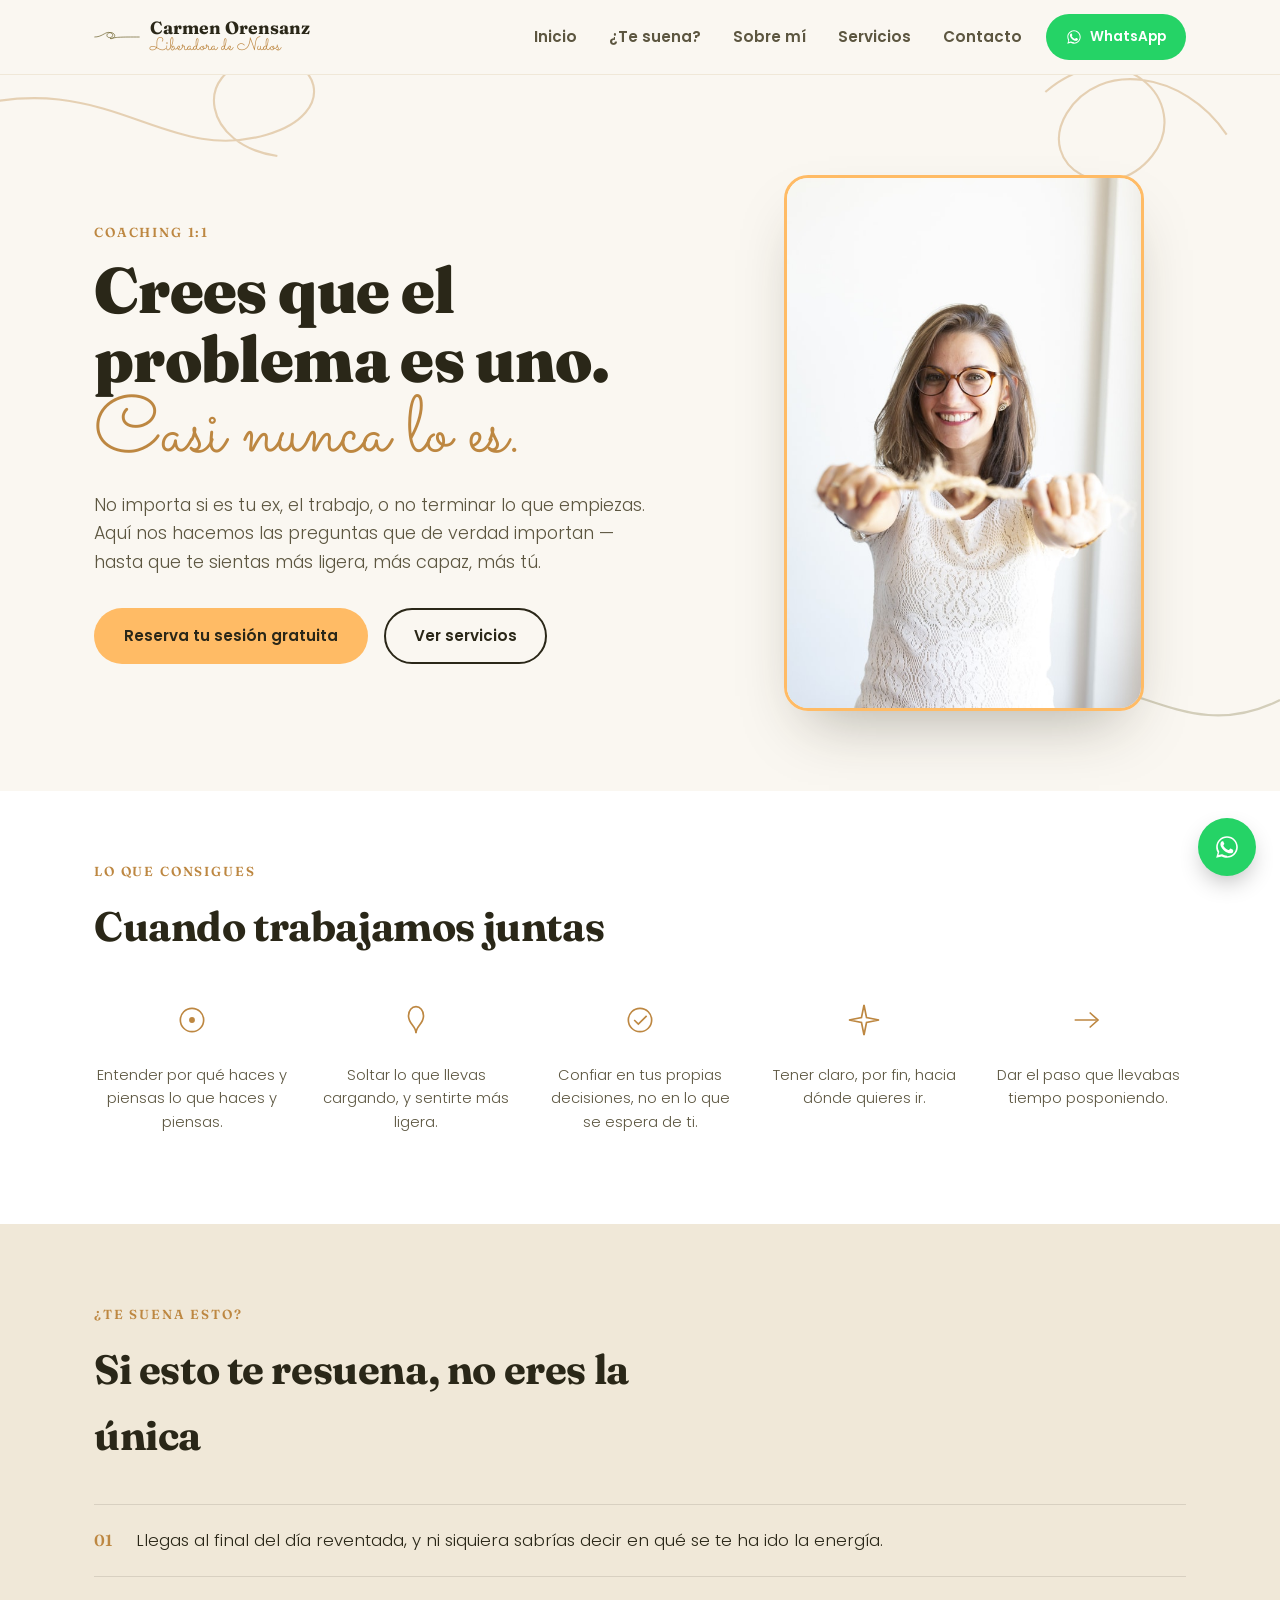
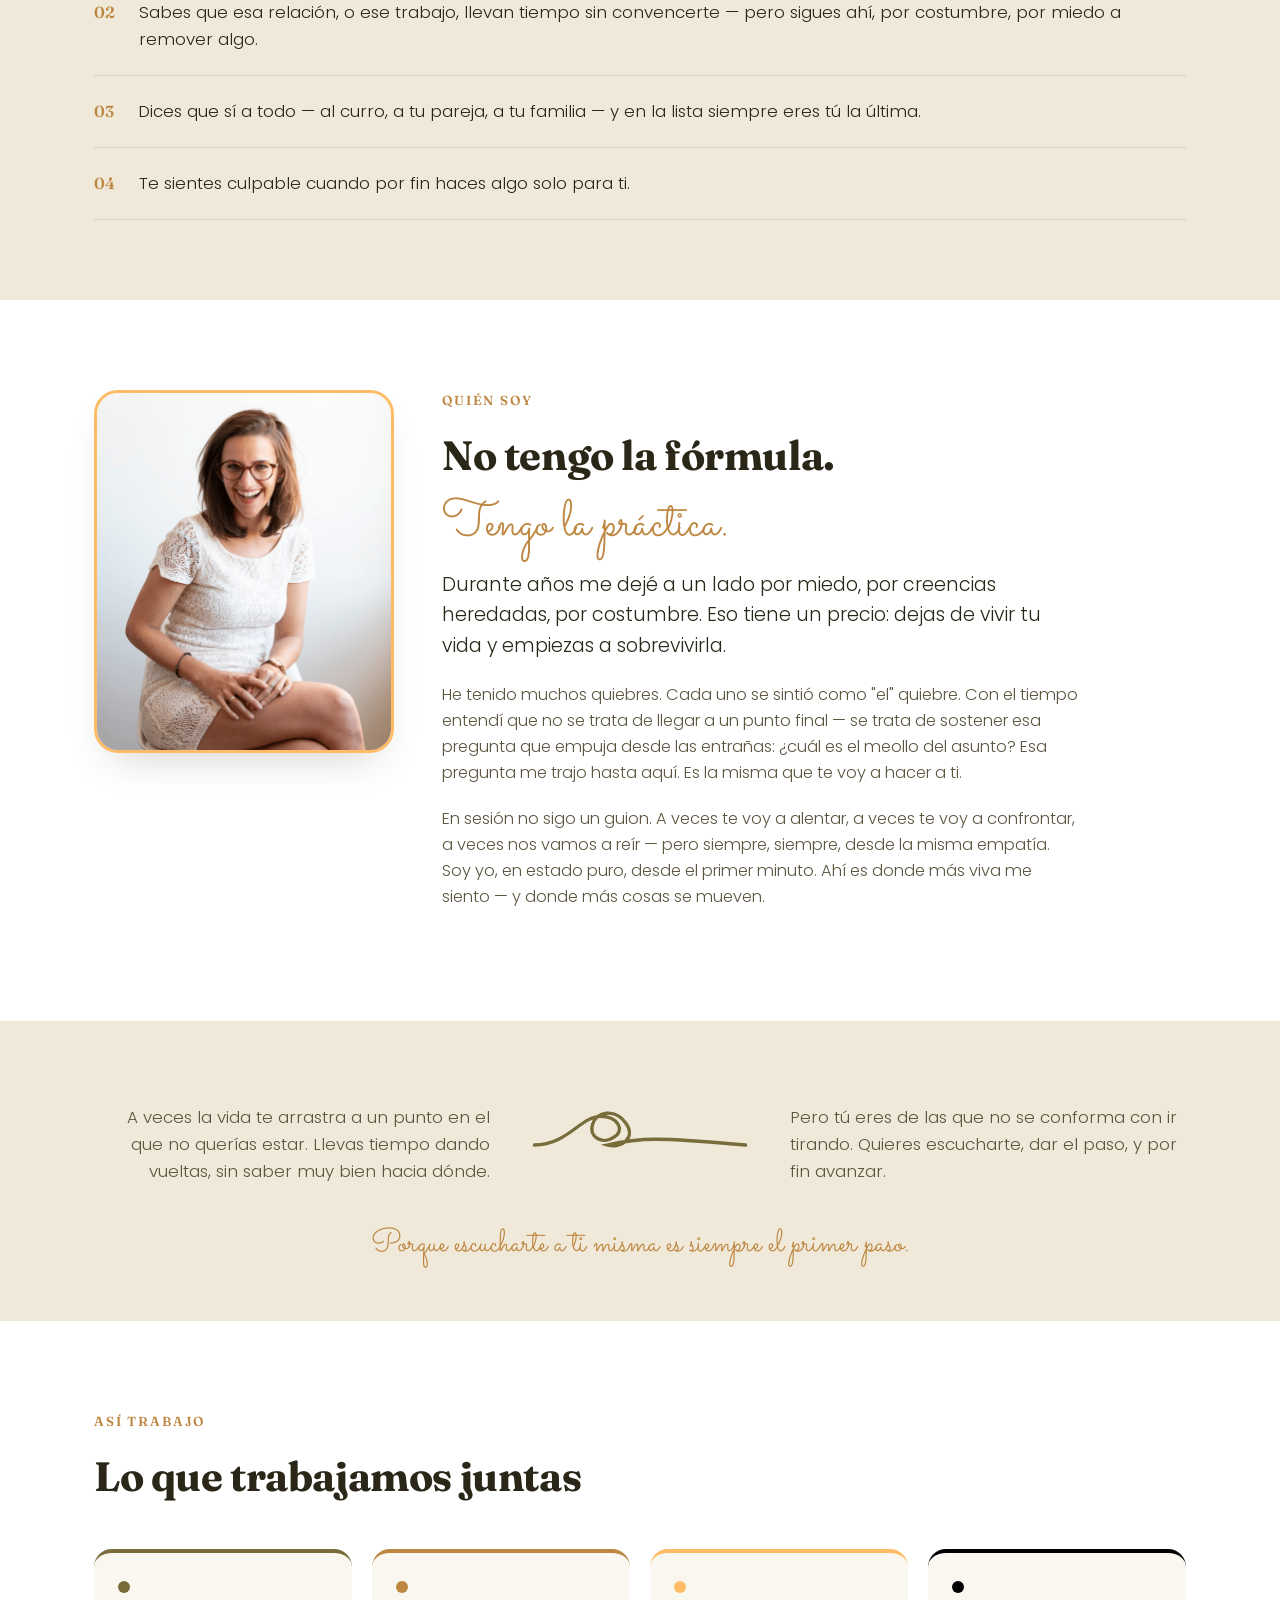
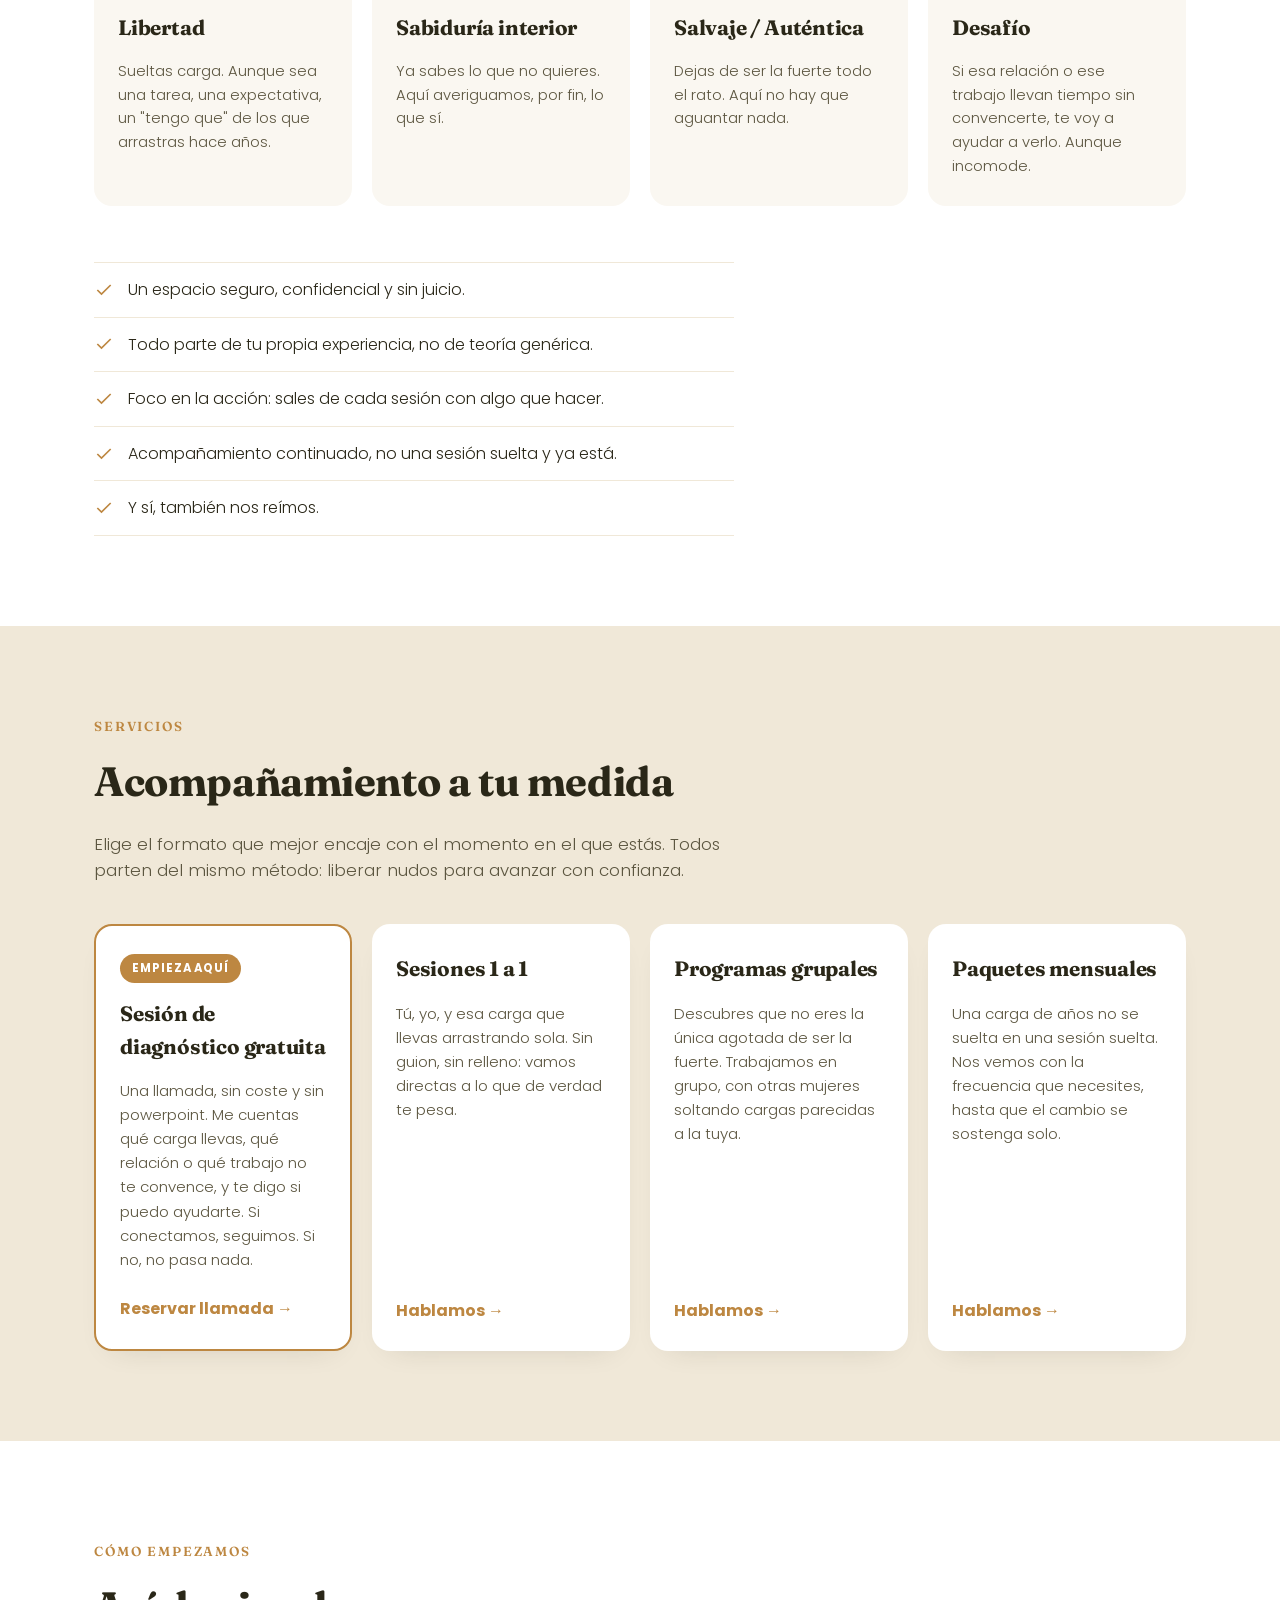
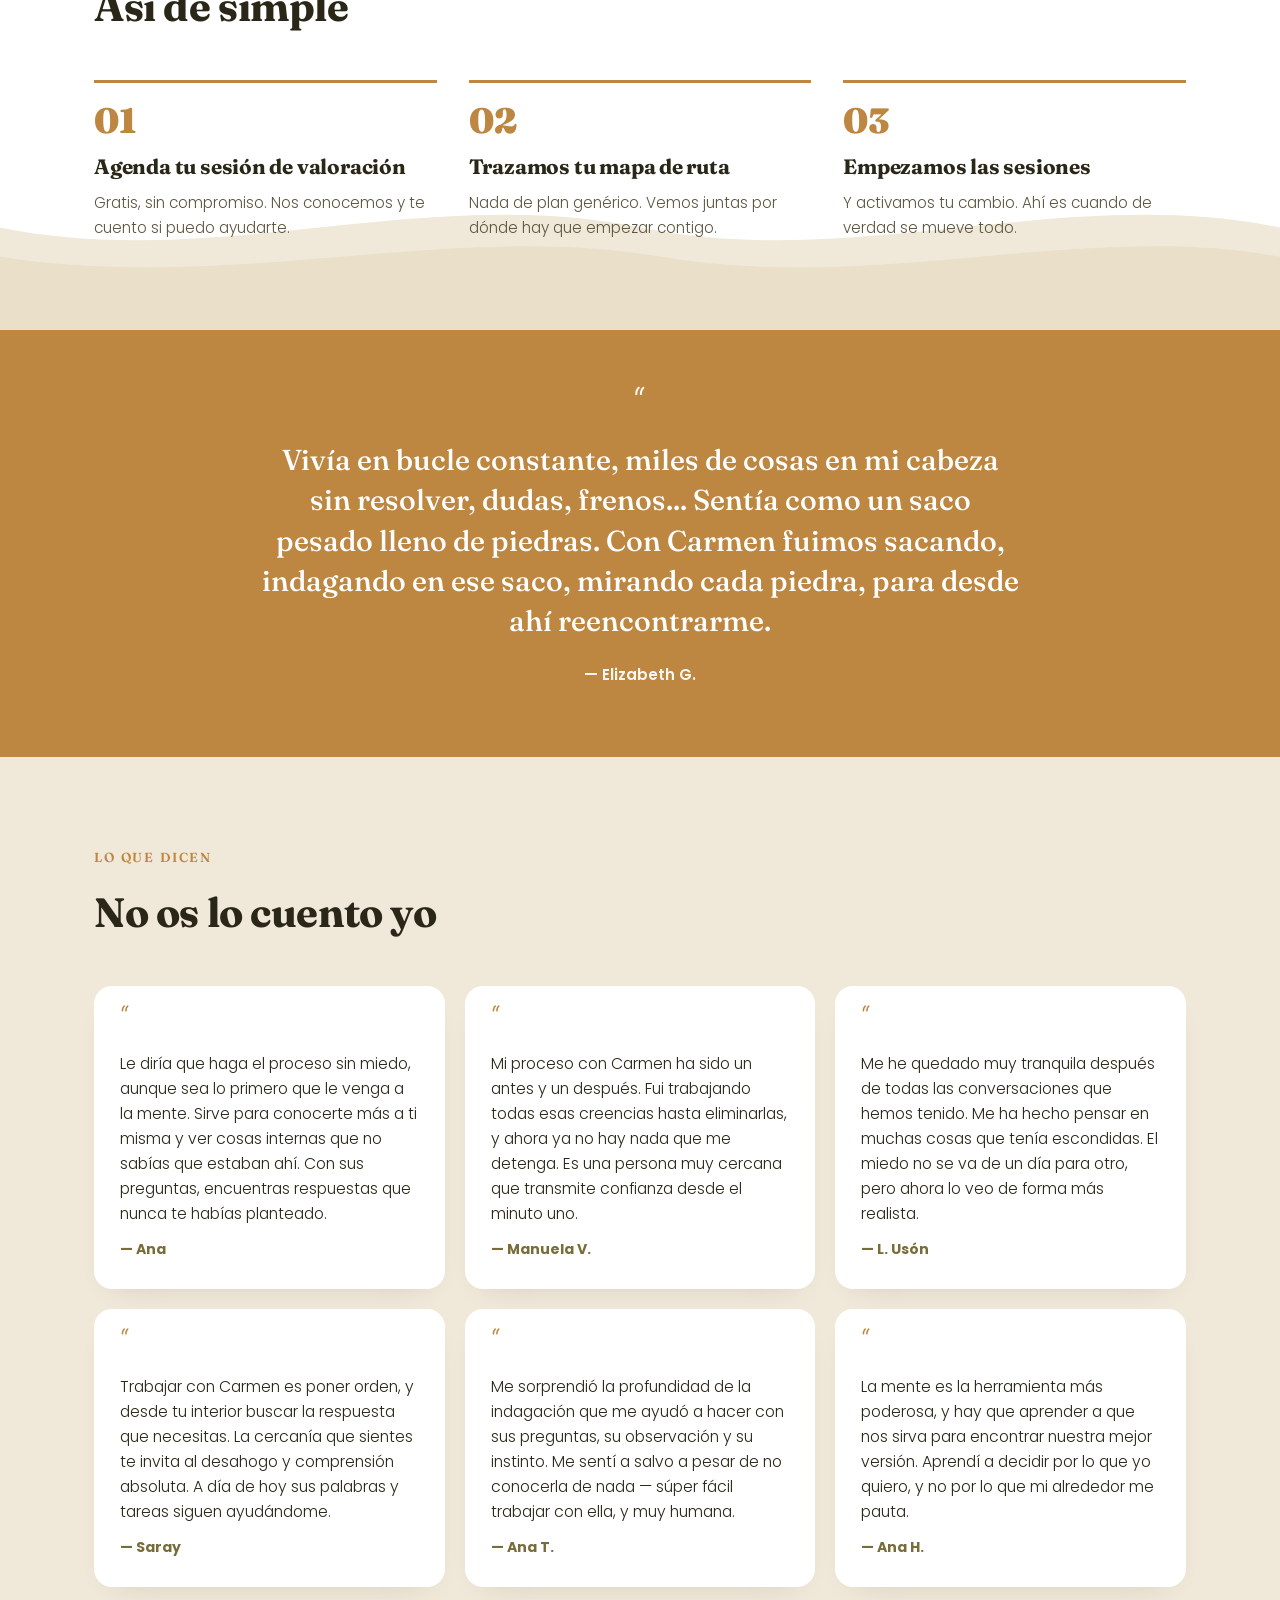
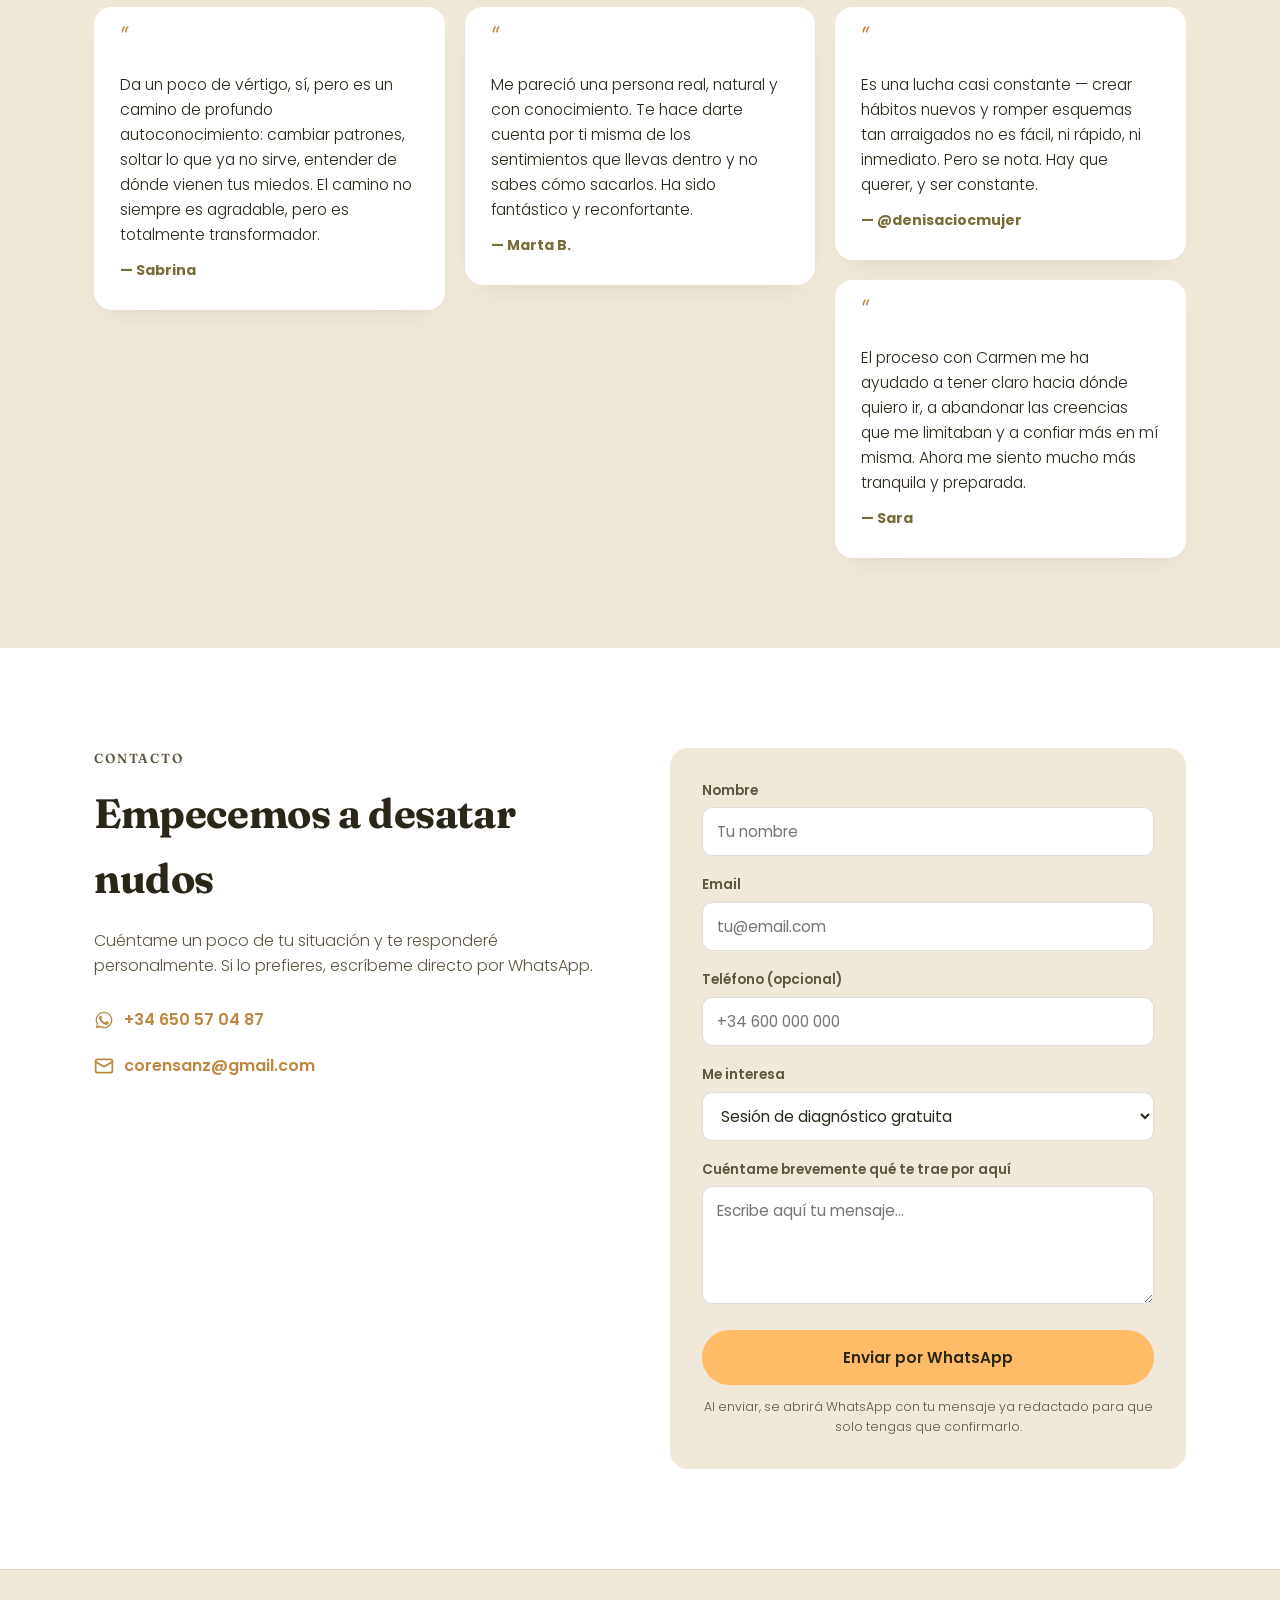
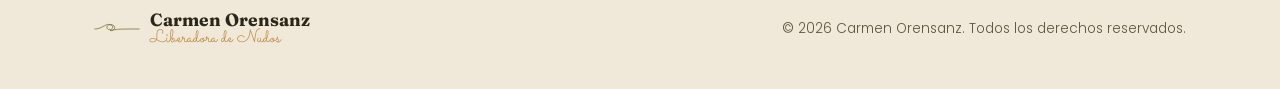
==== index.html @ be8ed0f9 "Lighten palette and add sections inspired by aricasals.com Moves the page off heavy dark/earthy bloc" ====
<!DOCTYPE html>
<html lang="es">
<head>
<meta charset="UTF-8">
<meta name="viewport" content="width=device-width, initial-scale=1.0">
<title>Carmen Orensanz · Liberadora de Nudos</title>
<meta name="description" content="Coaching personal con el Método Liberación de Nudos: pon límites, toma decisiones empoderadas y recupera tu confianza.">
<link rel="preconnect" href="https://fonts.googleapis.com">
<link rel="preconnect" href="https://fonts.gstatic.com" crossorigin>
<link href="https://fonts.googleapis.com/css2?family=Fraunces:wght@300;500;600;700;900&family=Poppins:wght@300;400;500;600;700&family=Sacramento&display=swap" rel="stylesheet">
<link rel="stylesheet" href="css/styles.css">
</head>
<body>

<header class="site-header">
  <div class="container header-inner">
    <a href="#inicio" class="logo">
      <svg class="logo-mark" viewBox="0 0 120 40" fill="none" xmlns="http://www.w3.org/2000/svg" aria-hidden="true">
        <path d="M2 20 C 20 20, 28 8, 38 8 C 48 8, 52 16, 46 20 C 40 24, 32 20, 34 14 C 36 8, 46 6, 52 12 C 58 18, 50 26, 42 24 C 60 20, 70 20, 118 20" stroke="currentColor" stroke-width="2" stroke-linecap="round"/>
      </svg>
      <span class="logo-text">
        <span class="logo-name">Carmen&nbsp;Orensanz</span>
        <span class="logo-tagline">Liberadora de Nudos</span>
      </span>
    </a>

    <nav class="site-nav" id="site-nav">
      <a href="#inicio">Inicio</a>
      <a href="#dolores">¿Te suena?</a>
      <a href="#sobre-mi">Sobre mí</a>
      <a href="#servicios">Servicios</a>
      <a href="#contacto">Contacto</a>
    </nav>

    <div class="header-actions">
      <a class="btn btn-whatsapp btn-small" href="https://wa.me/34650570487?text=Hola%20Carmen%2C%20quiero%20saber%20m%C3%A1s%20sobre%20tus%20sesiones%20de%20coaching" target="_blank" rel="noopener">
        <svg viewBox="0 0 24 24" width="16" height="16" fill="currentColor" aria-hidden="true"><path d="M17.5 14.4c-.3-.2-1.7-.9-2-.9-.3-.1-.5-.2-.7.1-.2.3-.8.9-1 1.1-.2.2-.4.2-.7.1-.3-.2-1.4-.5-2.6-1.6-1-.9-1.6-2-1.8-2.3-.2-.3 0-.5.1-.6.1-.1.3-.4.4-.5.1-.2.2-.3.3-.5.1-.2 0-.4 0-.5C9.4 9 8.9 7.7 8.7 7.2c-.2-.5-.4-.4-.6-.4h-.5c-.2 0-.5.1-.7.4-.3.3-1 1-1 2.4s1 2.8 1.2 3c.1.2 2.1 3.2 5 4.5.7.3 1.3.5 1.7.6.7.2 1.4.2 1.9.1.6-.1 1.7-.7 1.9-1.3.2-.7.2-1.2.2-1.3-.1-.2-.3-.3-.6-.4z"/><path d="M12 2C6.5 2 2 6.5 2 12c0 1.9.5 3.6 1.4 5.1L2 22l5.1-1.3C8.5 21.5 10.2 22 12 22c5.5 0 10-4.5 10-10S17.5 2 12 2zm0 18c-1.6 0-3.1-.4-4.4-1.2l-.3-.2-3.2.8.8-3.1-.2-.3C4 14.7 3.5 13.4 3.5 12c0-4.7 3.8-8.5 8.5-8.5s8.5 3.8 8.5 8.5-3.8 8.5-8.5 8.5z"/></svg>
        WhatsApp
      </a>
      <button class="nav-toggle" id="nav-toggle" aria-label="Abrir menú" aria-expanded="false">
        <span></span><span></span><span></span>
      </button>
    </div>
  </div>
</header>

<main>

  <section id="inicio" class="hero">
    <svg class="hero-lines" viewBox="0 0 1200 800" preserveAspectRatio="xMidYMid slice" aria-hidden="true">
      <path d="M-50 100 C 100 50, 150 150, 250 120 C 320 100, 300 40, 240 50 C 180 60, 190 130, 260 140" stroke="#BD8741" stroke-width="2" fill="none" opacity="0.35"/>
      <path d="M950 650 C 1050 600, 1100 700, 1200 650" stroke="#786D3A" stroke-width="2" fill="none" opacity="0.3"/>
      <path d="M980 80 C 1050 20, 1120 90, 1080 140 C 1040 190, 970 150, 1000 100 C 1030 50, 1110 60, 1150 120" stroke="#BD8741" stroke-width="2" fill="none" opacity="0.35"/>
    </svg>
    <div class="container hero-grid">
      <div class="hero-inner">
        <p class="eyebrow">Coaching 1:1</p>
        <h1>Crees que el problema es uno.<br><span class="script">Casi nunca lo es.</span></h1>
        <p class="hero-lead">
          No importa si es tu ex, el trabajo, o no terminar lo que empiezas.
          Aquí nos hacemos las preguntas que de verdad importan — hasta que
          te sientas más ligera, más capaz, más tú.
        </p>
        <div class="hero-actions">
          <a href="#contacto" class="btn btn-primary">Reserva tu sesión gratuita</a>
          <a href="#servicios" class="btn btn-outline">Ver servicios</a>
        </div>
      </div>
      <div class="hero-photo">
        <img src="images/carmen-hero.jpg" alt="Carmen Orensanz deshaciendo un nudo con las manos">
      </div>
    </div>
  </section>

  <section class="benefits">
    <div class="container">
      <p class="eyebrow">Lo que consigues</p>
      <h2>Cuando trabajamos juntas</h2>
      <div class="benefits-grid">
        <div class="benefit-item">
          <svg class="benefit-icon" viewBox="0 0 48 48" fill="none" stroke="currentColor" stroke-width="2" aria-hidden="true"><circle cx="24" cy="24" r="14"/><circle cx="24" cy="24" r="3.5" fill="currentColor" stroke="none"/></svg>
          <p>Entender por qué haces y piensas lo que haces y piensas.</p>
        </div>
        <div class="benefit-item">
          <svg class="benefit-icon" viewBox="0 0 48 48" fill="none" stroke="currentColor" stroke-width="2" aria-hidden="true"><path d="M24 40c0-9-9-11-9-21 0-6.5 4-11 9-11s9 4.5 9 11c0 10-9 12-9 21Z"/></svg>
          <p>Soltar lo que llevas cargando, y sentirte más ligera.</p>
        </div>
        <div class="benefit-item">
          <svg class="benefit-icon" viewBox="0 0 48 48" fill="none" stroke="currentColor" stroke-width="2" aria-hidden="true"><circle cx="24" cy="24" r="14"/><path d="M17 24l5 5 10-10"/></svg>
          <p>Confiar en tus propias decisiones, no en lo que se espera de ti.</p>
        </div>
        <div class="benefit-item">
          <svg class="benefit-icon" viewBox="0 0 48 48" fill="none" stroke="currentColor" stroke-width="2" aria-hidden="true"><path d="M24 6 27 21 42 24 27 27 24 42 21 27 6 24 21 21Z"/></svg>
          <p>Tener claro, por fin, hacia dónde quieres ir.</p>
        </div>
        <div class="benefit-item">
          <svg class="benefit-icon" viewBox="0 0 48 48" fill="none" stroke="currentColor" stroke-width="2" aria-hidden="true"><path d="M8 24h26M26 15l10 9-10 9"/></svg>
          <p>Dar el paso que llevabas tiempo posponiendo.</p>
        </div>
      </div>
    </div>
  </section>

  <section id="dolores" class="empathy">
    <div class="container">
      <p class="eyebrow">¿Te suena esto?</p>
      <h2>Si esto te resuena, no eres la única</h2>
      <div class="empathy-list">
        <div class="empathy-item">
          <span class="empathy-mark">01</span>
          <p>Llegas al final del día reventada, y ni siquiera sabrías decir en qué se te ha ido la energía.</p>
        </div>
        <div class="empathy-item">
          <span class="empathy-mark">02</span>
          <p>Sabes que esa relación, o ese trabajo, llevan tiempo sin convencerte — pero sigues ahí, por costumbre, por miedo a remover algo.</p>
        </div>
        <div class="empathy-item">
          <span class="empathy-mark">03</span>
          <p>Dices que sí a todo — al curro, a tu pareja, a tu familia — y en la lista siempre eres tú la última.</p>
        </div>
        <div class="empathy-item">
          <span class="empathy-mark">04</span>
          <p>Te sientes culpable cuando por fin haces algo solo para ti.</p>
        </div>
      </div>
    </div>
  </section>

  <section id="sobre-mi" class="about">
    <div class="container about-grid">
      <div class="about-photo">
        <img src="images/carmen-sobre-mi.png" alt="Carmen Orensanz sonriendo">
      </div>
      <div class="about-content">
        <p class="eyebrow">Quién soy</p>
        <h2>No tengo la fórmula.<br><span class="script">Tengo la práctica.</span></h2>
        <div class="about-text">
          <p class="about-lead">Durante años me dejé a un lado por miedo, por creencias heredadas, por costumbre. Eso tiene un precio: dejas de vivir tu vida y empiezas a sobrevivirla.</p>
          <p>He tenido muchos quiebres. Cada uno se sintió como "el" quiebre. Con el tiempo entendí que no se trata de llegar a un punto final — se trata de sostener esa pregunta que empuja desde las entrañas: ¿cuál es el meollo del asunto? Esa pregunta me trajo hasta aquí. Es la misma que te voy a hacer a ti.</p>
          <p>En sesión no sigo un guion. A veces te voy a alentar, a veces te voy a confrontar, a veces nos vamos a reír — pero siempre, siempre, desde la misma empatía. Soy yo, en estado puro, desde el primer minuto. Ahí es donde más viva me siento — y donde más cosas se mueven.</p>
        </div>
      </div>
    </div>
  </section>

  <section class="reflect">
    <div class="container reflect-grid">
      <p class="reflect-text reflect-left">A veces la vida te arrastra a un punto en el que no querías estar. Llevas tiempo dando vueltas, sin saber muy bien hacia dónde.</p>
      <svg class="reflect-mark" viewBox="0 0 200 80" fill="none" xmlns="http://www.w3.org/2000/svg" aria-hidden="true">
        <path d="M4 40 C 34 40, 46 14, 64 14 C 80 14, 87 27, 76 33 C 66 40, 53 33, 57 21 C 60 10, 77 6, 87 20 C 97 33, 83 44, 70 40 C 100 33, 117 33, 196 40" stroke="#786D3A" stroke-width="3" stroke-linecap="round"/>
      </svg>
      <p class="reflect-text reflect-right">Pero tú eres de las que no se conforma con ir tirando. Quieres escucharte, dar el paso, y por fin avanzar.</p>
    </div>
    <p class="reflect-script script">Porque escucharte a ti misma es siempre el primer paso.</p>
  </section>

  <section id="metodo" class="pillars">
    <div class="container">
      <p class="eyebrow">Así trabajo</p>
      <h2>Lo que trabajamos juntas</h2>
      <div class="pillars-grid">
        <div class="pillar-card pillar-libertad">
          <span class="pillar-dot"></span>
          <h3>Libertad</h3>
          <p>Sueltas carga. Aunque sea una tarea, una expectativa, un "tengo que" de los que arrastras hace años.</p>
        </div>
        <div class="pillar-card pillar-sabiduria">
          <span class="pillar-dot"></span>
          <h3>Sabiduría interior</h3>
          <p>Ya sabes lo que no quieres. Aquí averiguamos, por fin, lo que sí.</p>
        </div>
        <div class="pillar-card pillar-autentica">
          <span class="pillar-dot"></span>
          <h3>Salvaje / Auténtica</h3>
          <p>Dejas de ser la fuerte todo el rato. Aquí no hay que aguantar nada.</p>
        </div>
        <div class="pillar-card pillar-desafio">
          <span class="pillar-dot"></span>
          <h3>Desafío</h3>
          <p>Si esa relación o ese trabajo llevan tiempo sin convencerte, te voy a ayudar a verlo. Aunque incomode.</p>
        </div>
      </div>

      <ul class="checklist">
        <li><svg viewBox="0 0 24 24" fill="none" stroke="currentColor" stroke-width="2" aria-hidden="true"><path d="M4 12l5 5 11-11"/></svg> Un espacio seguro, confidencial y sin juicio.</li>
        <li><svg viewBox="0 0 24 24" fill="none" stroke="currentColor" stroke-width="2" aria-hidden="true"><path d="M4 12l5 5 11-11"/></svg> Todo parte de tu propia experiencia, no de teoría genérica.</li>
        <li><svg viewBox="0 0 24 24" fill="none" stroke="currentColor" stroke-width="2" aria-hidden="true"><path d="M4 12l5 5 11-11"/></svg> Foco en la acción: sales de cada sesión con algo que hacer.</li>
        <li><svg viewBox="0 0 24 24" fill="none" stroke="currentColor" stroke-width="2" aria-hidden="true"><path d="M4 12l5 5 11-11"/></svg> Acompañamiento continuado, no una sesión suelta y ya está.</li>
        <li><svg viewBox="0 0 24 24" fill="none" stroke="currentColor" stroke-width="2" aria-hidden="true"><path d="M4 12l5 5 11-11"/></svg> Y sí, también nos reímos.</li>
      </ul>
    </div>
  </section>

  <section id="servicios" class="services">
    <div class="container">
      <p class="eyebrow">Servicios</p>
      <h2>Acompañamiento a tu medida</h2>
      <p class="section-lead">Elige el formato que mejor encaje con el momento en el que estás. Todos parten del mismo método: liberar nudos para avanzar con confianza.</p>

      <div class="services-grid">
        <article class="service-card featured">
          <span class="service-badge">Empieza aquí</span>
          <h3>Sesión de diagnóstico gratuita</h3>
          <p>Una llamada, sin coste y sin powerpoint. Me cuentas qué carga llevas, qué relación o qué trabajo no te convence, y te digo si puedo ayudarte. Si conectamos, seguimos. Si no, no pasa nada.</p>
          <a href="#contacto" class="service-link">Reservar llamada →</a>
        </article>

        <article class="service-card">
          <h3>Sesiones 1 a 1</h3>
          <p>Tú, yo, y esa carga que llevas arrastrando sola. Sin guion, sin relleno: vamos directas a lo que de verdad te pesa.</p>
          <a href="#contacto" class="service-link">Hablamos →</a>
        </article>

        <article class="service-card">
          <h3>Programas grupales</h3>
          <p>Descubres que no eres la única agotada de ser la fuerte. Trabajamos en grupo, con otras mujeres soltando cargas parecidas a la tuya.</p>
          <a href="#contacto" class="service-link">Hablamos →</a>
        </article>

        <article class="service-card">
          <h3>Paquetes mensuales</h3>
          <p>Una carga de años no se suelta en una sesión suelta. Nos vemos con la frecuencia que necesites, hasta que el cambio se sostenga solo.</p>
          <a href="#contacto" class="service-link">Hablamos →</a>
        </article>
      </div>
    </div>
  </section>

  <section id="plan" class="plan">
    <svg class="plan-waves" viewBox="0 0 1200 400" preserveAspectRatio="none" aria-hidden="true">
      <path d="M0 260 C 200 320, 400 200, 600 260 C 800 320, 1000 200, 1200 260 L1200 400 L0 400 Z" fill="#F0E8D8"/>
      <path d="M0 300 C 220 350, 420 250, 620 300 C 820 350, 1020 250, 1200 300 L1200 400 L0 400 Z" fill="#EADFC8"/>
    </svg>
    <div class="container">
      <p class="eyebrow">Cómo empezamos</p>
      <h2>Así de simple</h2>
      <div class="plan-grid">
        <div class="plan-step">
          <span class="plan-number">01</span>
          <h3>Agenda tu sesión de valoración</h3>
          <p>Gratis, sin compromiso. Nos conocemos y te cuento si puedo ayudarte.</p>
        </div>
        <div class="plan-step">
          <span class="plan-number">02</span>
          <h3>Trazamos tu mapa de ruta</h3>
          <p>Nada de plan genérico. Vemos juntas por dónde hay que empezar contigo.</p>
        </div>
        <div class="plan-step">
          <span class="plan-number">03</span>
          <h3>Empezamos las sesiones</h3>
          <p>Y activamos tu cambio. Ahí es cuando de verdad se mueve todo.</p>
        </div>
      </div>
    </div>
  </section>

  <section id="testimonios" class="testimonials">
    <div class="testimonial-featured">
      <div class="container">
        <span class="testimonial-featured-mark">“</span>
        <p class="testimonial-featured-quote">Vivía en bucle constante, miles de cosas en mi cabeza sin resolver, dudas, frenos... Sentía como un saco pesado lleno de piedras. Con Carmen fuimos sacando, indagando en ese saco, mirando cada piedra, para desde ahí reencontrarme.</p>
        <cite class="testimonial-featured-author">— Elizabeth G.</cite>
      </div>
    </div>
    <div class="container">
      <p class="eyebrow">Lo que dicen</p>
      <h2>No os lo cuento yo</h2>
      <div class="testimonials-grid">
        <blockquote class="testimonial-card">
          <span class="testimonial-mark">“</span>
          <p>Le diría que haga el proceso sin miedo, aunque sea lo primero que le venga a la mente. Sirve para conocerte más a ti misma y ver cosas internas que no sabías que estaban ahí. Con sus preguntas, encuentras respuestas que nunca te habías planteado.</p>
          <cite class="testimonial-author">— Ana</cite>
        </blockquote>
        <blockquote class="testimonial-card">
          <span class="testimonial-mark">“</span>
          <p>Trabajar con Carmen es poner orden, y desde tu interior buscar la respuesta que necesitas. La cercanía que sientes te invita al desahogo y comprensión absoluta. A día de hoy sus palabras y tareas siguen ayudándome.</p>
          <cite class="testimonial-author">— Saray</cite>
        </blockquote>
        <blockquote class="testimonial-card">
          <span class="testimonial-mark">“</span>
          <p>Da un poco de vértigo, sí, pero es un camino de profundo autoconocimiento: cambiar patrones, soltar lo que ya no sirve, entender de dónde vienen tus miedos. El camino no siempre es agradable, pero es totalmente transformador.</p>
          <cite class="testimonial-author">— Sabrina</cite>
        </blockquote>
        <blockquote class="testimonial-card">
          <span class="testimonial-mark">“</span>
          <p>Mi proceso con Carmen ha sido un antes y un después. Fui trabajando todas esas creencias hasta eliminarlas, y ahora ya no hay nada que me detenga. Es una persona muy cercana que transmite confianza desde el minuto uno.</p>
          <cite class="testimonial-author">— Manuela V.</cite>
        </blockquote>
        <blockquote class="testimonial-card">
          <span class="testimonial-mark">“</span>
          <p>Me sorprendió la profundidad de la indagación que me ayudó a hacer con sus preguntas, su observación y su instinto. Me sentí a salvo a pesar de no conocerla de nada — súper fácil trabajar con ella, y muy humana.</p>
          <cite class="testimonial-author">— Ana T.</cite>
        </blockquote>
        <blockquote class="testimonial-card">
          <span class="testimonial-mark">“</span>
          <p>Me pareció una persona real, natural y con conocimiento. Te hace darte cuenta por ti misma de los sentimientos que llevas dentro y no sabes cómo sacarlos. Ha sido fantástico y reconfortante.</p>
          <cite class="testimonial-author">— Marta B.</cite>
        </blockquote>
        <blockquote class="testimonial-card">
          <span class="testimonial-mark">“</span>
          <p>Me he quedado muy tranquila después de todas las conversaciones que hemos tenido. Me ha hecho pensar en muchas cosas que tenía escondidas. El miedo no se va de un día para otro, pero ahora lo veo de forma más realista.</p>
          <cite class="testimonial-author">— L. Usón</cite>
        </blockquote>
        <blockquote class="testimonial-card">
          <span class="testimonial-mark">“</span>
          <p>La mente es la herramienta más poderosa, y hay que aprender a que nos sirva para encontrar nuestra mejor versión. Aprendí a decidir por lo que yo quiero, y no por lo que mi alrededor me pauta.</p>
          <cite class="testimonial-author">— Ana H.</cite>
        </blockquote>
        <blockquote class="testimonial-card">
          <span class="testimonial-mark">“</span>
          <p>Es una lucha casi constante — crear hábitos nuevos y romper esquemas tan arraigados no es fácil, ni rápido, ni inmediato. Pero se nota. Hay que querer, y ser constante.</p>
          <cite class="testimonial-author">— @denisaciocmujer</cite>
        </blockquote>
        <blockquote class="testimonial-card">
          <span class="testimonial-mark">“</span>
          <p>El proceso con Carmen me ha ayudado a tener claro hacia dónde quiero ir, a abandonar las creencias que me limitaban y a confiar más en mí misma. Ahora me siento mucho más tranquila y preparada.</p>
          <cite class="testimonial-author">— Sara</cite>
        </blockquote>
      </div>
    </div>
  </section>

  <section id="contacto" class="contact">
    <div class="container contact-inner">
      <div class="contact-info">
        <p class="eyebrow">Contacto</p>
        <h2>Empecemos a desatar nudos</h2>
        <p>Cuéntame un poco de tu situación y te responderé personalmente. Si lo prefieres, escríbeme directo por WhatsApp.</p>

        <ul class="contact-links">
          <li>
            <a href="https://wa.me/34650570487?text=Hola%20Carmen%2C%20quiero%20saber%20m%C3%A1s%20sobre%20tus%20sesiones%20de%20coaching" target="_blank" rel="noopener">
              <svg viewBox="0 0 24 24" width="20" height="20" fill="currentColor" aria-hidden="true"><path d="M17.5 14.4c-.3-.2-1.7-.9-2-.9-.3-.1-.5-.2-.7.1-.2.3-.8.9-1 1.1-.2.2-.4.2-.7.1-.3-.2-1.4-.5-2.6-1.6-1-.9-1.6-2-1.8-2.3-.2-.3 0-.5.1-.6.1-.1.3-.4.4-.5.1-.2.2-.3.3-.5.1-.2 0-.4 0-.5C9.4 9 8.9 7.7 8.7 7.2c-.2-.5-.4-.4-.6-.4h-.5c-.2 0-.5.1-.7.4-.3.3-1 1-1 2.4s1 2.8 1.2 3c.1.2 2.1 3.2 5 4.5.7.3 1.3.5 1.7.6.7.2 1.4.2 1.9.1.6-.1 1.7-.7 1.9-1.3.2-.7.2-1.2.2-1.3-.1-.2-.3-.3-.6-.4z"/><path d="M12 2C6.5 2 2 6.5 2 12c0 1.9.5 3.6 1.4 5.1L2 22l5.1-1.3C8.5 21.5 10.2 22 12 22c5.5 0 10-4.5 10-10S17.5 2 12 2zm0 18c-1.6 0-3.1-.4-4.4-1.2l-.3-.2-3.2.8.8-3.1-.2-.3C4 14.7 3.5 13.4 3.5 12c0-4.7 3.8-8.5 8.5-8.5s8.5 3.8 8.5 8.5-3.8 8.5-8.5 8.5z"/></svg>
              +34 650 57 04 87
            </a>
          </li>
          <li>
            <a href="mailto:corensanz@gmail.com">
              <svg viewBox="0 0 24 24" width="20" height="20" fill="none" stroke="currentColor" stroke-width="2" aria-hidden="true"><rect x="2" y="4" width="20" height="16" rx="2"/><path d="m2 7 10 6 10-6"/></svg>
              corensanz@gmail.com
            </a>
          </li>
        </ul>
      </div>

      <form class="contact-form" id="contact-form" novalidate>
        <div class="form-row">
          <label for="name">Nombre</label>
          <input type="text" id="name" name="name" required placeholder="Tu nombre">
        </div>
        <div class="form-row">
          <label for="email">Email</label>
          <input type="email" id="email" name="email" required placeholder="tu@email.com">
        </div>
        <div class="form-row">
          <label for="phone">Teléfono (opcional)</label>
          <input type="tel" id="phone" name="phone" placeholder="+34 600 000 000">
        </div>
        <div class="form-row">
          <label for="service">Me interesa</label>
          <select id="service" name="service">
            <option value="Sesión de diagnóstico gratuita">Sesión de diagnóstico gratuita</option>
            <option value="Sesiones 1 a 1">Sesiones 1 a 1</option>
            <option value="Programas grupales">Programas grupales</option>
            <option value="Paquetes mensuales">Paquetes mensuales</option>
            <option value="Aún no lo sé">Aún no lo sé</option>
          </select>
        </div>
        <div class="form-row">
          <label for="message">Cuéntame brevemente qué te trae por aquí</label>
          <textarea id="message" name="message" rows="4" placeholder="Escribe aquí tu mensaje..."></textarea>
        </div>
        <button type="submit" class="btn btn-primary btn-full">Enviar por WhatsApp</button>
        <p class="form-note" id="form-note">Al enviar, se abrirá WhatsApp con tu mensaje ya redactado para que solo tengas que confirmarlo.</p>
      </form>
    </div>
  </section>

</main>

<footer class="site-footer">
  <div class="container footer-inner">
    <a href="#inicio" class="logo logo-footer">
      <svg class="logo-mark" viewBox="0 0 120 40" fill="none" xmlns="http://www.w3.org/2000/svg" aria-hidden="true">
        <path d="M2 20 C 20 20, 28 8, 38 8 C 48 8, 52 16, 46 20 C 40 24, 32 20, 34 14 C 36 8, 46 6, 52 12 C 58 18, 50 26, 42 24 C 60 20, 70 20, 118 20" stroke="currentColor" stroke-width="2" stroke-linecap="round"/>
      </svg>
      <span class="logo-text">
        <span class="logo-name">Carmen&nbsp;Orensanz</span>
        <span class="logo-tagline">Liberadora de Nudos</span>
      </span>
    </a>
    <p class="footer-copy">© <span id="year"></span> Carmen Orensanz. Todos los derechos reservados.</p>
  </div>
</footer>

<a class="whatsapp-float" href="https://wa.me/34650570487?text=Hola%20Carmen%2C%20quiero%20saber%20m%C3%A1s%20sobre%20tus%20sesiones%20de%20coaching" target="_blank" rel="noopener" aria-label="Escríbeme por WhatsApp">
  <svg viewBox="0 0 24 24" width="26" height="26" fill="currentColor" aria-hidden="true"><path d="M17.5 14.4c-.3-.2-1.7-.9-2-.9-.3-.1-.5-.2-.7.1-.2.3-.8.9-1 1.1-.2.2-.4.2-.7.1-.3-.2-1.4-.5-2.6-1.6-1-.9-1.6-2-1.8-2.3-.2-.3 0-.5.1-.6.1-.1.3-.4.4-.5.1-.2.2-.3.3-.5.1-.2 0-.4 0-.5C9.4 9 8.9 7.7 8.7 7.2c-.2-.5-.4-.4-.6-.4h-.5c-.2 0-.5.1-.7.4-.3.3-1 1-1 2.4s1 2.8 1.2 3c.1.2 2.1 3.2 5 4.5.7.3 1.3.5 1.7.6.7.2 1.4.2 1.9.1.6-.1 1.7-.7 1.9-1.3.2-.7.2-1.2.2-1.3-.1-.2-.3-.3-.6-.4z"/><path d="M12 2C6.5 2 2 6.5 2 12c0 1.9.5 3.6 1.4 5.1L2 22l5.1-1.3C8.5 21.5 10.2 22 12 22c5.5 0 10-4.5 10-10S17.5 2 12 2zm0 18c-1.6 0-3.1-.4-4.4-1.2l-.3-.2-3.2.8.8-3.1-.2-.3C4 14.7 3.5 13.4 3.5 12c0-4.7 3.8-8.5 8.5-8.5s8.5 3.8 8.5 8.5-3.8 8.5-8.5 8.5z"/></svg>
</a>

<script src="js/script.js"></script>
</body>
</html>
---- css/styles.css ----
:root {
  --color-libertad: #786D3A;
  --color-sabiduria: #BD8741;
  --color-autentica: #FFBB65;
  --color-desafio: #000000;

  --color-cream: #FAF7F1;
  --color-cream-dark: #F0E8D8;
  --color-ink: #2A2718;
  --color-ink-soft: #5C5640;
  --color-white: #FFFFFF;

  --font-heading: 'Fraunces', serif;
  --font-body: 'Poppins', sans-serif;
  --font-script: 'Sacramento', cursive;

  --radius: 18px;
  --container-width: 1140px;
}

* { box-sizing: border-box; }

html { scroll-behavior: smooth; }

body {
  margin: 0;
  font-family: var(--font-body);
  font-weight: 300;
  color: var(--color-ink);
  background: var(--color-cream);
  line-height: 1.6;
  -webkit-font-smoothing: antialiased;
}

img { max-width: 100%; display: block; }

a { color: inherit; text-decoration: none; }

.container {
  max-width: var(--container-width);
  margin: 0 auto;
  padding: 0 24px;
}

h1, h2, h3 {
  font-family: var(--font-heading);
  font-weight: 700;
  margin: 0 0 16px;
  color: var(--color-ink);
  letter-spacing: -0.01em;
}

h1 { font-size: clamp(2.4rem, 5vw, 4rem); font-weight: 900; line-height: 1.08; }
h2 { font-size: clamp(1.8rem, 3.2vw, 2.6rem); }
h3 { font-size: 1.3rem; }

p { margin: 0 0 16px; color: var(--color-ink-soft); }

.script {
  font-family: var(--font-script);
  font-weight: 400;
  color: var(--color-sabiduria);
  font-size: 1.25em;
  line-height: 1;
}

.eyebrow {
  font-family: var(--font-heading);
  text-transform: uppercase;
  letter-spacing: 0.14em;
  font-size: 0.82rem;
  font-weight: 600;
  color: var(--color-sabiduria);
  margin-bottom: 12px;
}

.section-lead {
  max-width: 640px;
  font-size: 1.05rem;
}

/* Buttons */
.btn {
  font-family: var(--font-body);
  display: inline-flex;
  align-items: center;
  gap: 8px;
  padding: 14px 28px;
  border-radius: 999px;
  font-weight: 600;
  font-size: 0.95rem;
  border: 2px solid transparent;
  cursor: pointer;
  transition: transform 0.15s ease, background 0.2s ease, color 0.2s ease, border-color 0.2s ease;
}

.btn:hover { transform: translateY(-2px); }

.btn-primary {
  background: var(--color-autentica);
  color: var(--color-ink);
}
.btn-primary:hover { background: var(--color-sabiduria); color: var(--color-white); }

.btn-outline {
  border-color: var(--color-ink);
  color: var(--color-ink);
}
.btn-outline:hover { background: var(--color-ink); color: var(--color-cream); }

.btn-whatsapp {
  background: #25D366;
  color: var(--color-white);
}
.btn-whatsapp:hover { background: #1DA851; }

.btn-small { padding: 10px 18px; font-size: 0.85rem; }
.btn-full { width: 100%; justify-content: center; }

/* Header */
.site-header {
  position: sticky;
  top: 0;
  z-index: 100;
  background: rgba(250, 247, 241, 0.92);
  backdrop-filter: blur(8px);
  border-bottom: 1px solid var(--color-cream-dark);
}

.header-inner {
  display: flex;
  align-items: center;
  justify-content: space-between;
  padding-top: 14px;
  padding-bottom: 14px;
  gap: 24px;
}

.logo {
  display: flex;
  align-items: center;
  gap: 10px;
  flex-shrink: 0;
}

.logo-mark {
  width: 46px;
  height: 16px;
  color: var(--color-libertad);
  flex-shrink: 0;
}

.logo-text {
  display: flex;
  flex-direction: column;
  line-height: 1.1;
}

.logo-name {
  font-family: var(--font-heading);
  font-weight: 700;
  font-size: 1.1rem;
  color: var(--color-ink);
  white-space: nowrap;
}

.logo-tagline {
  font-family: var(--font-script);
  color: var(--color-sabiduria);
  font-size: 1.1rem;
}

.site-nav {
  display: flex;
  gap: 32px;
  margin-left: auto;
}

.site-nav a {
  font-weight: 600;
  font-size: 0.95rem;
  color: var(--color-ink-soft);
  transition: color 0.2s ease;
}
.site-nav a:hover { color: var(--color-sabiduria); }

.header-actions { display: flex; align-items: center; gap: 16px; }

.nav-toggle {
  display: none;
  flex-direction: column;
  justify-content: center;
  gap: 5px;
  width: 34px;
  height: 34px;
  background: none;
  border: none;
  cursor: pointer;
}
.nav-toggle span {
  display: block;
  height: 2px;
  width: 100%;
  background: var(--color-ink);
  border-radius: 2px;
}

/* Hero */
.hero {
  position: relative;
  background: var(--color-cream);
  overflow: hidden;
  padding: 100px 0 80px;
}

.hero-lines {
  position: absolute;
  inset: 0;
  width: 100%;
  height: 100%;
}

.hero-grid {
  position: relative;
  z-index: 1;
  display: grid;
  grid-template-columns: 1.15fr 0.85fr;
  gap: 48px;
  align-items: center;
}

.hero-inner {
  max-width: 560px;
}

.hero-lead {
  font-size: 1.1rem;
  color: var(--color-ink-soft);
  max-width: 560px;
}

.hero-actions {
  display: flex;
  gap: 16px;
  flex-wrap: wrap;
  margin-top: 32px;
}

.hero-photo {
  justify-self: center;
}

.hero-photo img {
  width: 100%;
  max-width: 360px;
  display: block;
  border-radius: 24px;
  border: 3px solid var(--color-autentica);
  box-shadow: 0 30px 60px -24px rgba(42, 39, 24, 0.35);
}

/* Benefits */
.benefits { padding: 70px 0 90px; background: var(--color-white); }

.benefits h2 { max-width: 600px; }

.benefits-grid {
  display: grid;
  grid-template-columns: repeat(5, 1fr);
  gap: 28px;
  margin-top: 40px;
}

.benefit-item { text-align: center; }

.benefit-icon {
  width: 40px;
  height: 40px;
  color: var(--color-sabiduria);
  margin: 0 auto 16px;
}

.benefit-item p {
  font-size: 0.92rem;
  color: var(--color-ink-soft);
  margin: 0;
}

/* Empathy */
.empathy {
  padding: 80px 0;
  background: var(--color-cream-dark);
}

.empathy h2 { max-width: 600px; }

.empathy-list {
  margin-top: 36px;
  display: flex;
  flex-direction: column;
}

.empathy-item {
  display: flex;
  align-items: baseline;
  gap: 24px;
  padding: 22px 0;
  border-top: 1px solid rgba(42, 39, 24, 0.12);
}

.empathy-item:last-child { border-bottom: 1px solid rgba(42, 39, 24, 0.12); }

.empathy-mark {
  font-family: var(--font-heading);
  font-weight: 600;
  font-size: 1rem;
  color: var(--color-sabiduria);
  flex-shrink: 0;
}

.empathy-item p {
  margin: 0;
  font-size: 1.05rem;
  color: var(--color-ink);
}

/* About */
.about { padding: 90px 0; background: var(--color-white); }

.about-grid {
  display: grid;
  grid-template-columns: 300px 1fr;
  gap: 48px;
  align-items: start;
}

.about-photo img {
  width: 100%;
  display: block;
  border-radius: 24px;
  border: 3px solid var(--color-autentica);
  box-shadow: 0 20px 40px -20px rgba(42, 39, 24, 0.25);
}

.about h2 { max-width: 700px; }

.about-text {
  max-width: 640px;
  font-size: 1.02rem;
}

.about-text p { margin-bottom: 20px; }

.about-lead {
  font-size: 1.2rem;
  color: var(--color-ink);
}

/* Reflect */
.reflect {
  padding: 80px 0 60px;
  background: var(--color-cream-dark);
  text-align: center;
}

.reflect-grid {
  display: grid;
  grid-template-columns: 1fr auto 1fr;
  gap: 40px;
  align-items: center;
}

.reflect-text {
  font-size: 1.05rem;
  color: var(--color-ink-soft);
  margin: 0;
}

.reflect-left { text-align: right; }
.reflect-right { text-align: left; }

.reflect-mark {
  width: 220px;
  height: auto;
  flex-shrink: 0;
}

.reflect-script {
  margin: 40px 0 0;
  font-size: 2rem;
}

/* Pillars */
.pillars { padding: 90px 0; background: var(--color-white); }

.pillars-grid {
  display: grid;
  grid-template-columns: repeat(4, 1fr);
  gap: 20px;
  margin-top: 40px;
}

.pillar-card {
  padding: 28px 24px;
  border-radius: var(--radius);
  background: var(--color-cream);
  border-top: 4px solid var(--color-libertad);
}

.pillar-card p { margin-bottom: 0; font-size: 0.92rem; }

.pillar-dot {
  display: block;
  width: 12px;
  height: 12px;
  border-radius: 50%;
  background: currentColor;
  margin-bottom: 18px;
  color: var(--color-libertad);
}

.pillar-sabiduria { border-top-color: var(--color-sabiduria); }
.pillar-sabiduria .pillar-dot { color: var(--color-sabiduria); }
.pillar-autentica { border-top-color: var(--color-autentica); }
.pillar-autentica .pillar-dot { color: var(--color-autentica); }
.pillar-desafio { border-top-color: var(--color-desafio); }
.pillar-desafio .pillar-dot { color: var(--color-desafio); }

.checklist {
  list-style: none;
  padding: 0;
  margin: 56px 0 0;
  max-width: 640px;
  display: flex;
  flex-direction: column;
}

.checklist li {
  display: flex;
  align-items: center;
  gap: 14px;
  padding: 14px 0;
  border-bottom: 1px solid var(--color-cream-dark);
  font-size: 1rem;
  color: var(--color-ink);
}

.checklist li:first-child { border-top: 1px solid var(--color-cream-dark); }

.checklist svg {
  width: 20px;
  height: 20px;
  color: var(--color-sabiduria);
  flex-shrink: 0;
}

/* Services */
.services {
  padding: 90px 0;
  background: var(--color-cream-dark);
}

.services-grid {
  display: grid;
  grid-template-columns: repeat(4, 1fr);
  gap: 20px;
  margin-top: 40px;
}

.service-card {
  background: var(--color-white);
  border-radius: var(--radius);
  padding: 28px 24px;
  display: flex;
  flex-direction: column;
  box-shadow: 0 12px 30px -20px rgba(42, 39, 24, 0.2);
}

.service-card p { flex-grow: 1; font-size: 0.94rem; }

.service-card.featured {
  background: var(--color-white);
  border: 2px solid var(--color-sabiduria);
}

.service-badge {
  display: inline-block;
  align-self: flex-start;
  background: var(--color-sabiduria);
  color: var(--color-white);
  font-size: 0.72rem;
  font-weight: 700;
  text-transform: uppercase;
  letter-spacing: 0.08em;
  padding: 5px 12px;
  border-radius: 999px;
  margin-bottom: 14px;
}

.service-link {
  font-weight: 700;
  color: var(--color-sabiduria);
  margin-top: 8px;
}

/* Plan */
.plan { padding: 100px 0 90px; position: relative; overflow: hidden; background: var(--color-white); }

.plan-waves {
  position: absolute;
  bottom: 0;
  left: 0;
  width: 100%;
  height: 60%;
  z-index: 0;
}

.plan .container { position: relative; z-index: 1; }

.plan-grid {
  display: grid;
  grid-template-columns: repeat(3, 1fr);
  gap: 32px;
  margin-top: 40px;
}

.plan-step { border-top: 3px solid var(--color-sabiduria); padding-top: 20px; }

.plan-number {
  display: block;
  font-family: var(--font-heading);
  font-weight: 900;
  font-size: 2.2rem;
  color: var(--color-sabiduria);
  line-height: 1;
  margin-bottom: 12px;
}

.plan-step h3 { margin-bottom: 8px; }
.plan-step p { margin-bottom: 0; font-size: 0.95rem; }

/* Testimonials */
.testimonials { padding-bottom: 90px; background: var(--color-cream-dark); }

.testimonial-featured {
  background: var(--color-sabiduria);
  padding: 70px 0;
  text-align: center;
  margin-bottom: 90px;
}

.testimonial-featured-mark {
  font-family: var(--font-script);
  font-size: 3.5rem;
  color: var(--color-cream);
  line-height: 0.5;
  display: block;
  margin-bottom: 12px;
}

.testimonial-featured-quote {
  font-family: var(--font-heading);
  font-size: clamp(1.3rem, 2.4vw, 1.8rem);
  font-weight: 500;
  color: var(--color-white);
  max-width: 760px;
  margin: 0 auto 20px;
  line-height: 1.4;
}

.testimonial-featured-author {
  font-style: normal;
  font-weight: 600;
  color: var(--color-cream);
  font-size: 0.95rem;
}

.testimonials h2 { max-width: 500px; }

.testimonials-grid {
  column-count: 3;
  column-gap: 20px;
  margin-top: 40px;
}

.testimonial-card {
  background: var(--color-white);
  border-radius: var(--radius);
  padding: 28px 26px;
  margin: 0 0 20px;
  display: flex;
  flex-direction: column;
  gap: 12px;
  box-shadow: 0 12px 30px -20px rgba(42, 39, 24, 0.2);
  break-inside: avoid;
}

.testimonial-mark {
  font-family: var(--font-script);
  font-size: 2.6rem;
  line-height: 0.6;
  color: var(--color-sabiduria);
}

.testimonial-card p {
  color: var(--color-ink);
  font-size: 0.98rem;
  margin: 0;
}

.testimonial-author {
  font-style: normal;
  font-weight: 700;
  font-size: 0.88rem;
  color: var(--color-libertad);
}

/* Contact */
.contact {
  padding: 100px 0;
  background: var(--color-white);
}

.contact-inner {
  display: grid;
  grid-template-columns: 1fr 1fr;
  gap: 60px;
  align-items: start;
}

.contact-info p { color: var(--color-ink-soft); }

.contact-links {
  list-style: none;
  padding: 0;
  margin: 28px 0 0;
  display: flex;
  flex-direction: column;
  gap: 16px;
}

.contact-links a {
  display: inline-flex;
  align-items: center;
  gap: 10px;
  font-weight: 600;
  color: var(--color-sabiduria);
  transition: color 0.2s ease;
}
.contact-links a:hover { color: var(--color-libertad); }

.contact-form {
  background: var(--color-cream-dark);
  border-radius: var(--radius);
  padding: 32px;
  color: var(--color-ink);
}

.form-row { margin-bottom: 18px; }

.form-row label {
  display: block;
  font-size: 0.85rem;
  font-weight: 600;
  margin-bottom: 6px;
  color: var(--color-ink-soft);
}

.form-row input,
.form-row select,
.form-row textarea {
  width: 100%;
  padding: 12px 14px;
  border-radius: 10px;
  border: 1.5px solid rgba(42, 39, 24, 0.15);
  background: var(--color-white);
  font-family: var(--font-body);
  font-size: 0.95rem;
  color: var(--color-ink);
}

.form-row input:focus,
.form-row select:focus,
.form-row textarea:focus {
  outline: none;
  border-color: var(--color-sabiduria);
}

.form-note {
  font-size: 0.78rem;
  color: var(--color-ink-soft);
  margin: 12px 0 0;
  text-align: center;
}

/* Footer */
.site-footer {
  background: var(--color-cream-dark);
  color: var(--color-ink-soft);
  padding: 40px 0;
  border-top: 1px solid rgba(42, 39, 24, 0.1);
}

.footer-inner {
  display: flex;
  align-items: center;
  justify-content: space-between;
  flex-wrap: wrap;
  gap: 16px;
}

.footer-copy { margin: 0; font-size: 0.85rem; color: var(--color-ink-soft); }

/* WhatsApp floating button */
.whatsapp-float {
  position: fixed;
  bottom: 24px;
  right: 24px;
  width: 58px;
  height: 58px;
  border-radius: 50%;
  background: #25D366;
  color: var(--color-white);
  display: flex;
  align-items: center;
  justify-content: center;
  box-shadow: 0 10px 24px -6px rgba(0,0,0,0.3);
  z-index: 90;
  transition: transform 0.2s ease;
}
.whatsapp-float:hover { transform: scale(1.08); }

/* Responsive */
@media (max-width: 900px) {
  .pillars-grid, .services-grid { grid-template-columns: repeat(2, 1fr); }
  .benefits-grid { grid-template-columns: repeat(3, 1fr); }
  .testimonials-grid { column-count: 2; }
  .plan-grid { grid-template-columns: 1fr; }
  .contact-inner { grid-template-columns: 1fr; }
  .hero-grid {
    grid-template-columns: 1fr;
    text-align: center;
  }
  .hero-inner { max-width: 100%; margin: 0 auto; }
  .hero-photo { order: -1; }
  .hero-photo img { max-width: 280px; margin: 0 auto; }
  .hero-actions { justify-content: center; }
  .about-grid { grid-template-columns: 1fr; }
  .about-photo img { max-width: 280px; margin: 0 auto; }
  .about-photo { text-align: center; }
  .reflect-grid { grid-template-columns: 1fr; }
  .reflect-left, .reflect-right { text-align: center; }
  .reflect-mark { width: 160px; margin: 0 auto; }
}

@media (max-width: 720px) {
  .site-nav {
    position: absolute;
    top: 100%;
    left: 0;
    right: 0;
    background: var(--color-cream);
    flex-direction: column;
    gap: 0;
    border-bottom: 1px solid var(--color-cream-dark);
    max-height: 0;
    overflow: hidden;
    transition: max-height 0.25s ease;
  }
  .site-nav.open { max-height: 300px; }
  .site-nav a {
    padding: 16px 24px;
    border-top: 1px solid var(--color-cream-dark);
  }
  .nav-toggle { display: flex; }
  .header-actions .btn-whatsapp span { display: none; }
  .logo-tagline { display: none; }
}

@media (max-width: 560px) {
  .pillars-grid, .services-grid { grid-template-columns: 1fr; }
  .benefits-grid { grid-template-columns: repeat(2, 1fr); }
  .testimonials-grid { column-count: 1; }
  .hero { padding: 80px 0 60px; }
  .contact-form { padding: 24px; }
}
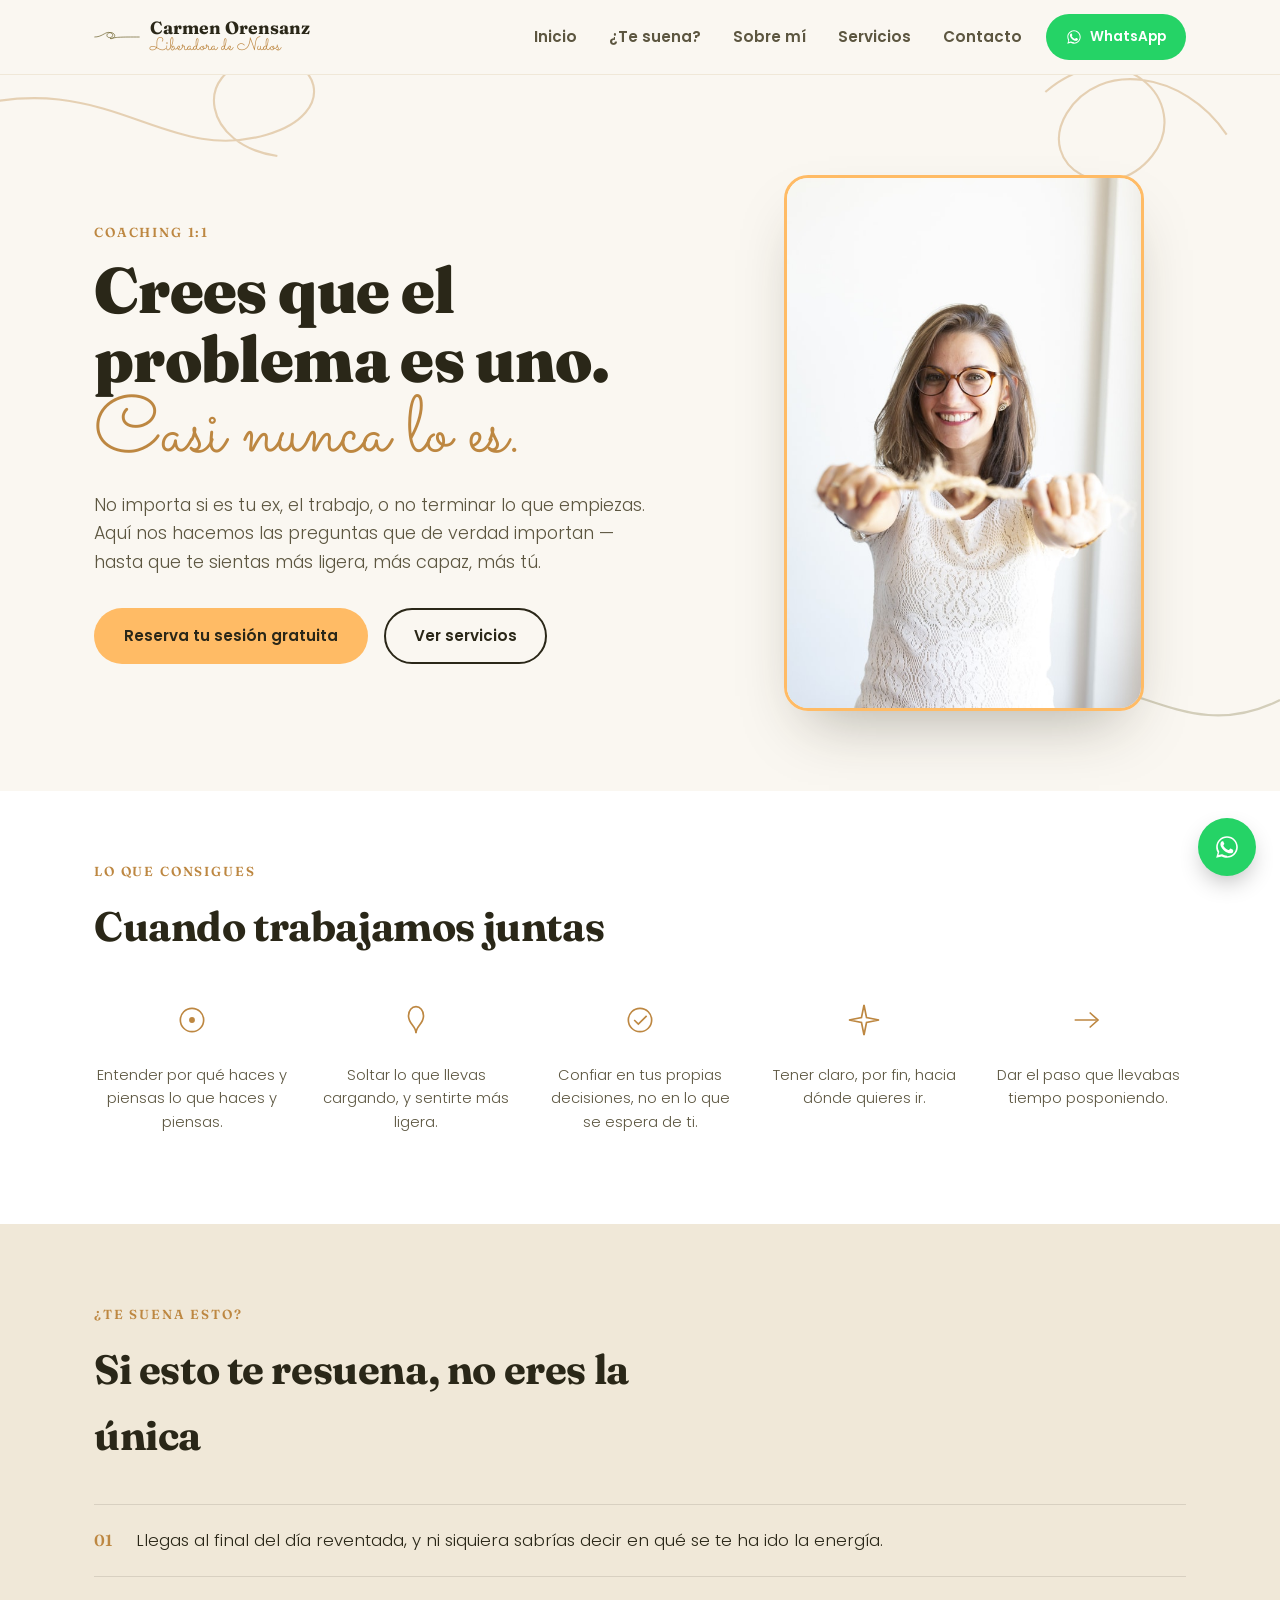
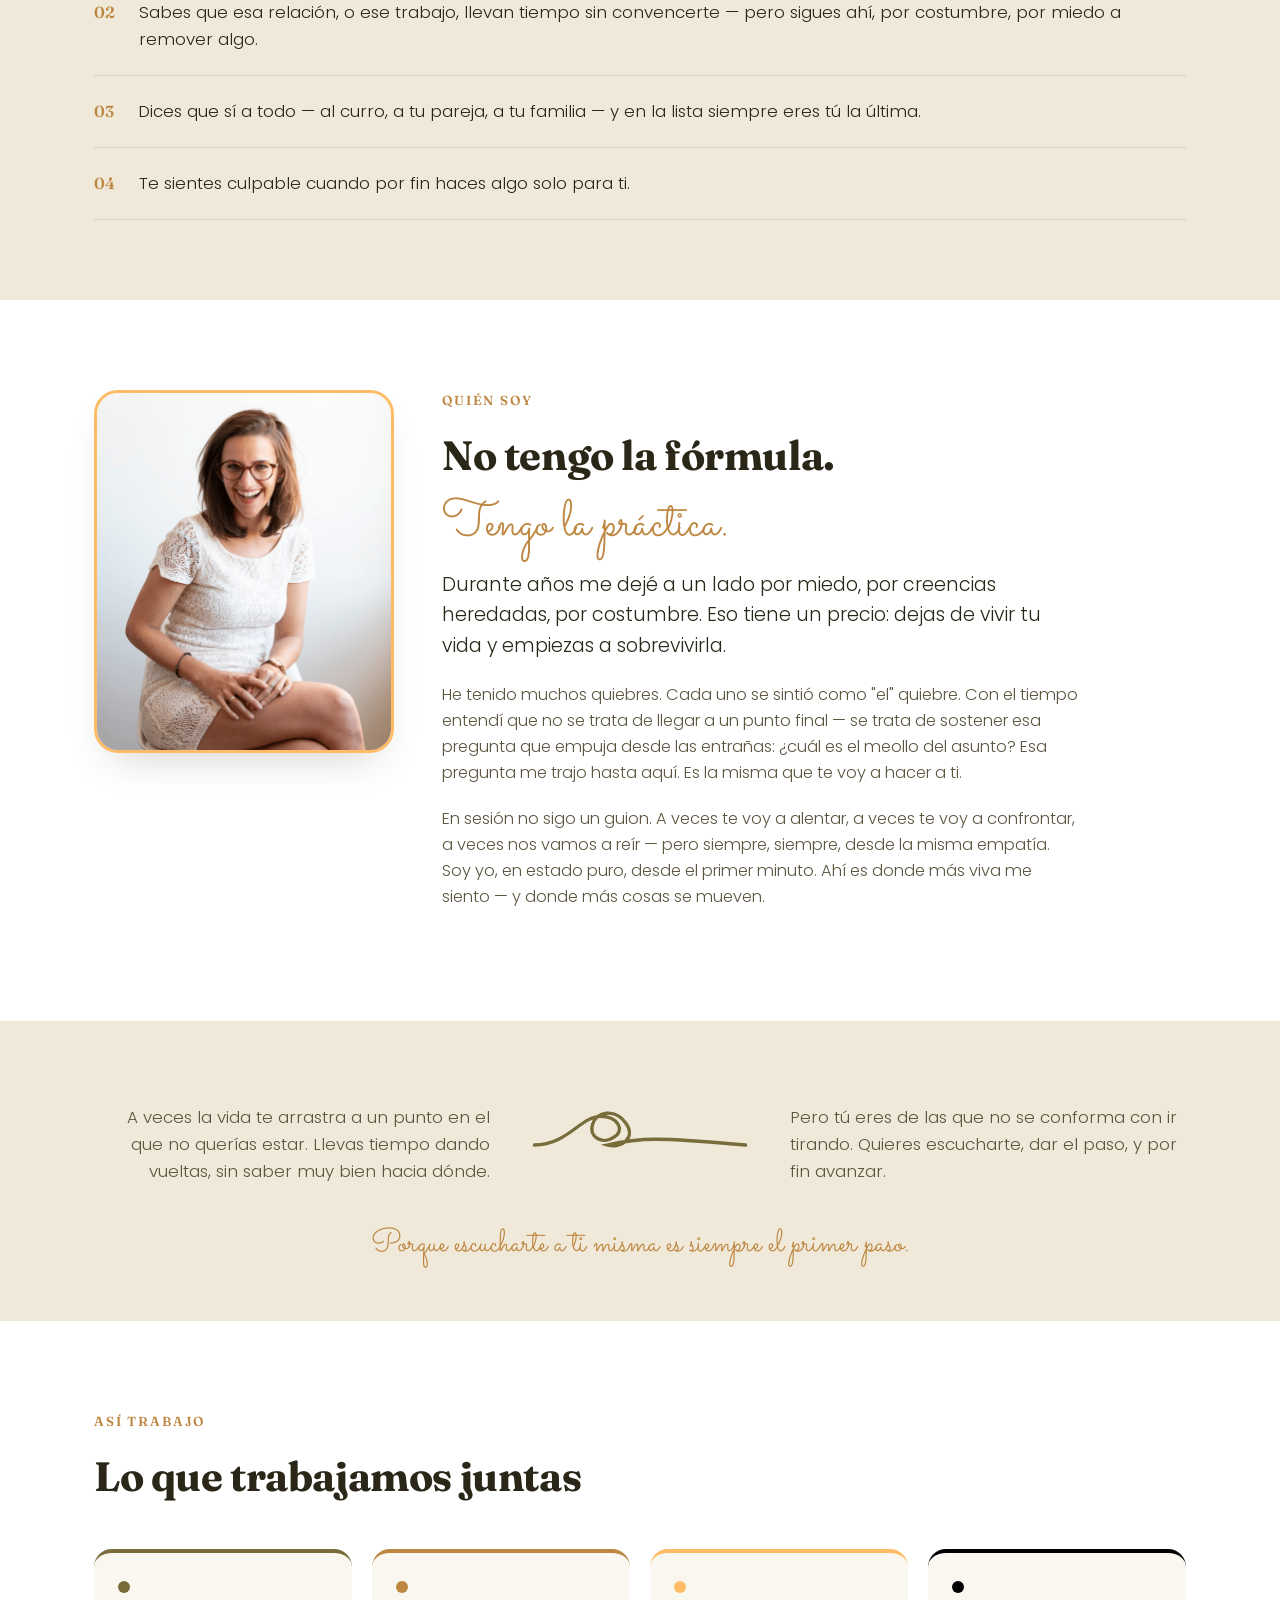
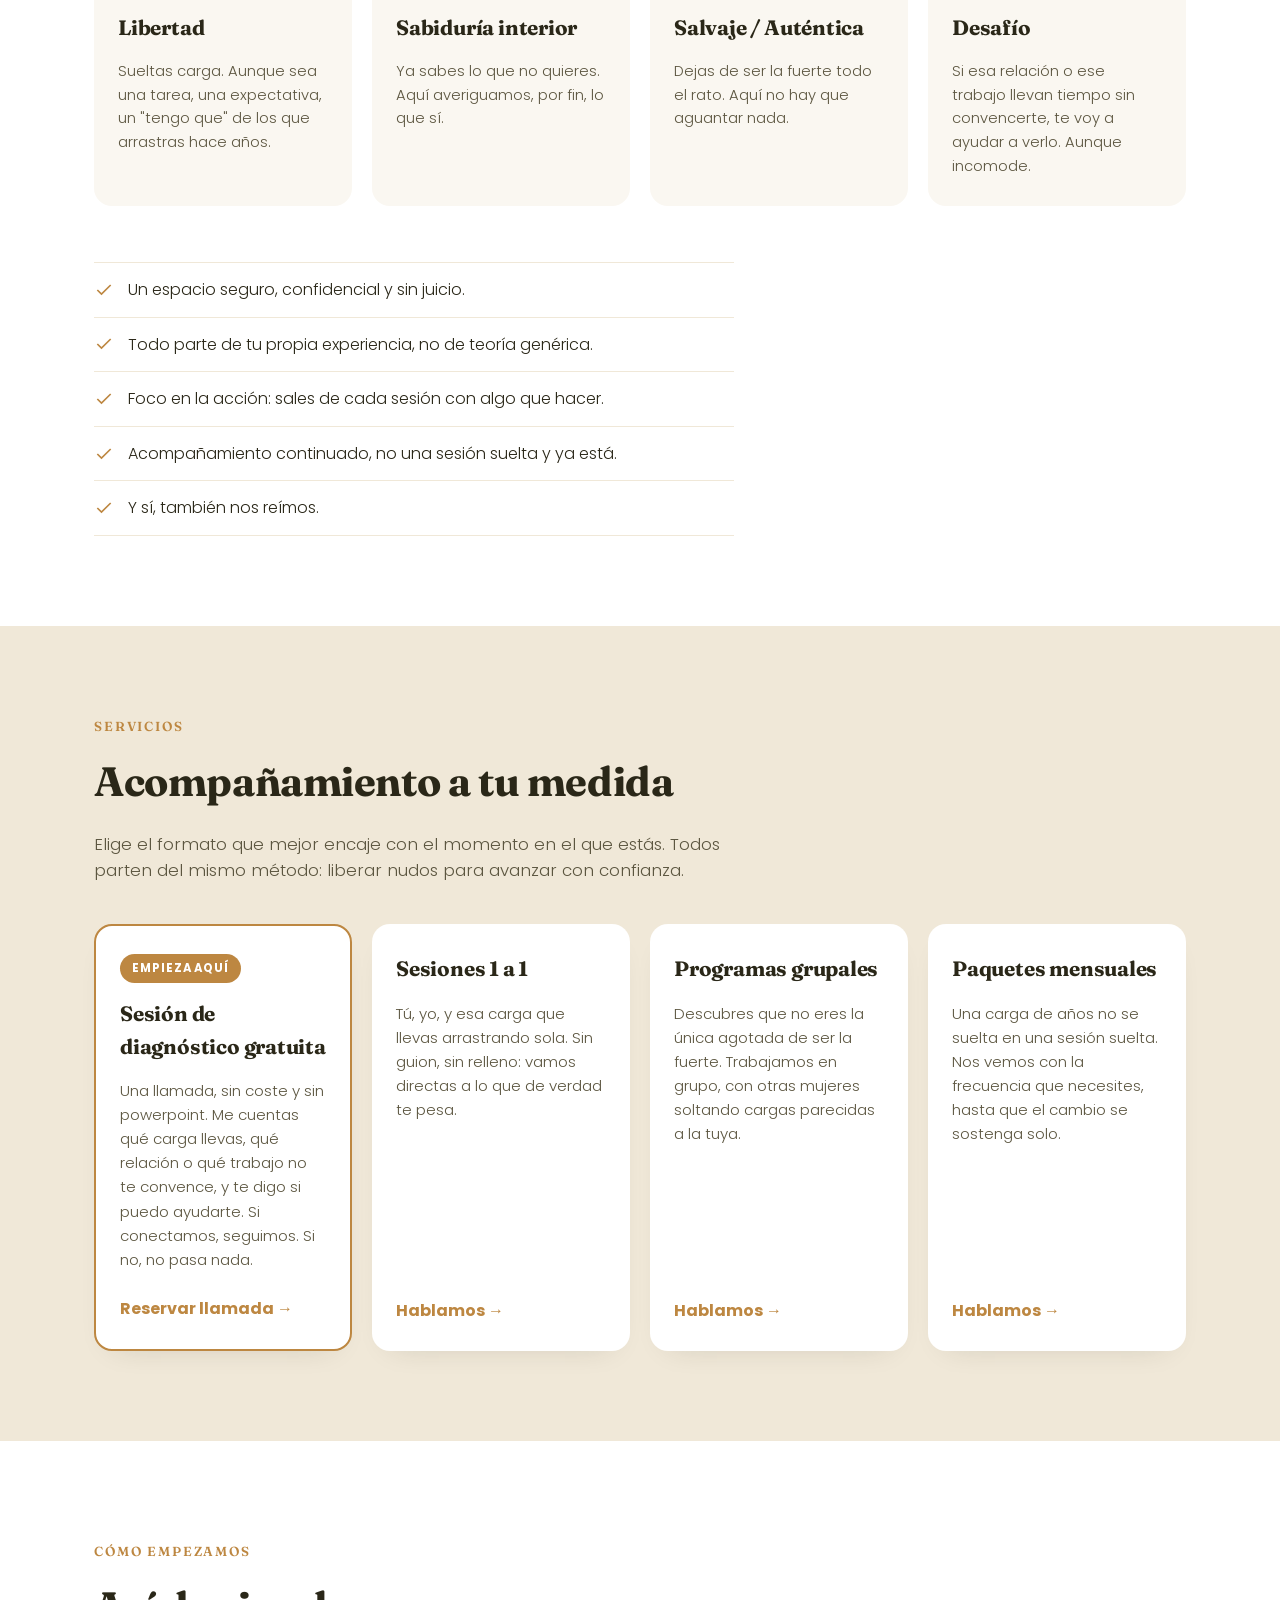
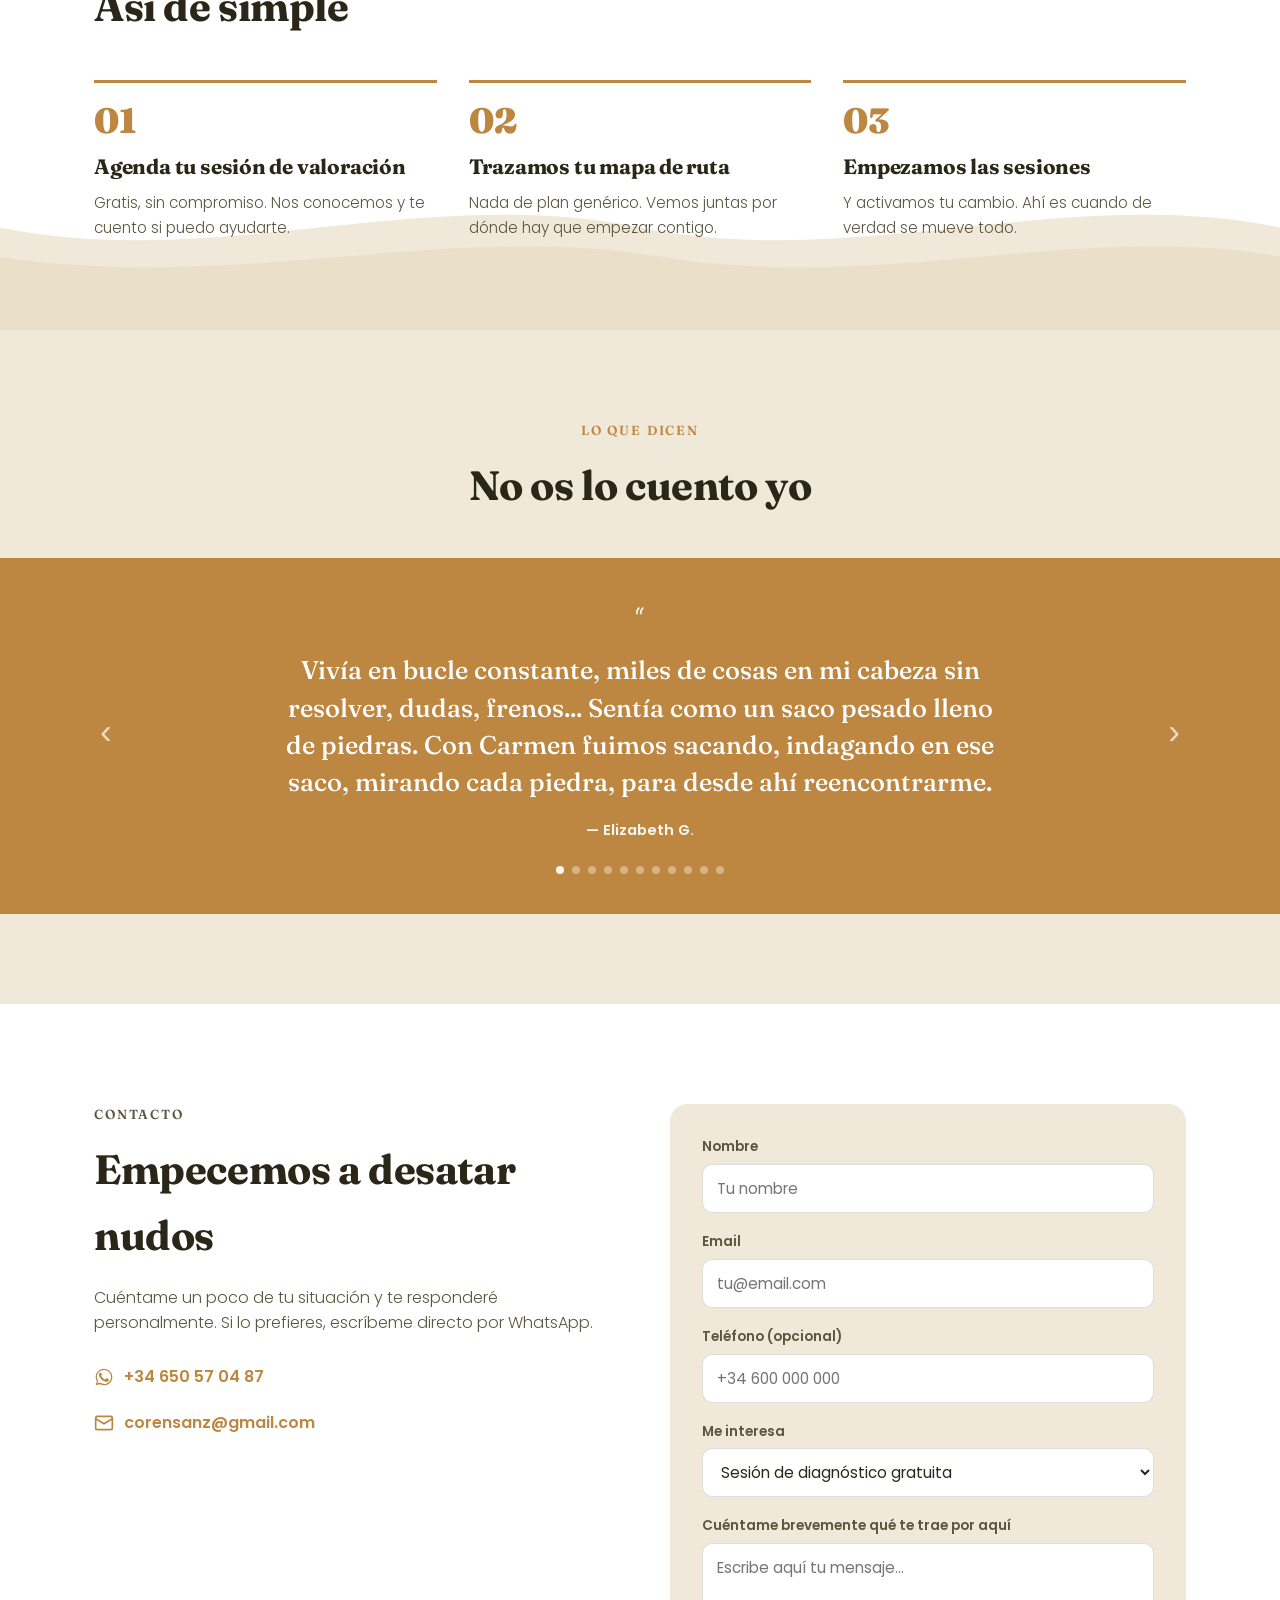
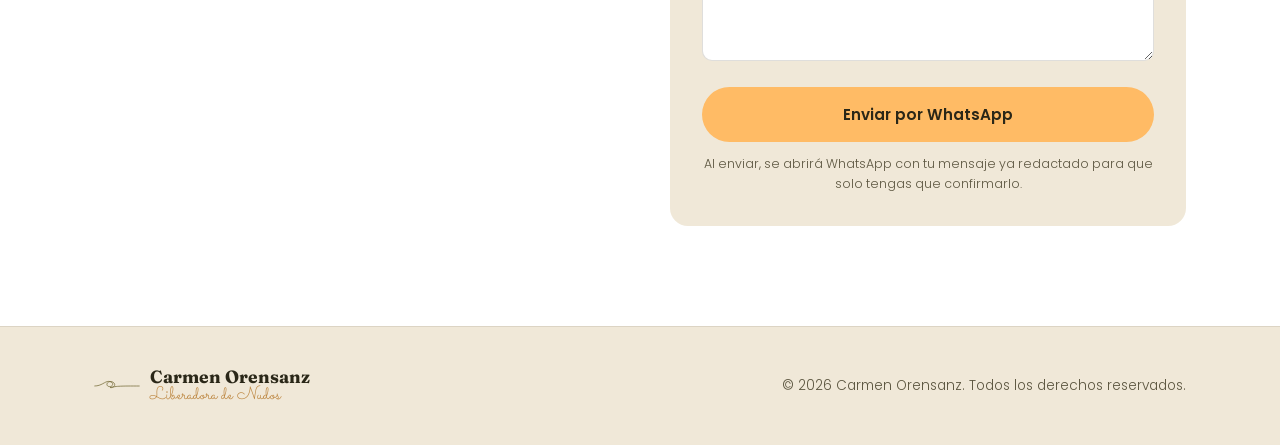
==== commit 97dbe94b: "Replace testimonials wall with an interactive carousel Swaps the static featured quote + card wall f" ====
--- a/index.html
+++ b/index.html
@@ -255,67 +255,88 @@
   </section>
 
   <section id="testimonios" class="testimonials">
-    <div class="testimonial-featured">
-      <div class="container">
-        <span class="testimonial-featured-mark">“</span>
-        <p class="testimonial-featured-quote">Vivía en bucle constante, miles de cosas en mi cabeza sin resolver, dudas, frenos... Sentía como un saco pesado lleno de piedras. Con Carmen fuimos sacando, indagando en ese saco, mirando cada piedra, para desde ahí reencontrarme.</p>
-        <cite class="testimonial-featured-author">— Elizabeth G.</cite>
-      </div>
-    </div>
-    <div class="container">
+    <div class="container testimonials-heading">
       <p class="eyebrow">Lo que dicen</p>
       <h2>No os lo cuento yo</h2>
-      <div class="testimonials-grid">
-        <blockquote class="testimonial-card">
-          <span class="testimonial-mark">“</span>
-          <p>Le diría que haga el proceso sin miedo, aunque sea lo primero que le venga a la mente. Sirve para conocerte más a ti misma y ver cosas internas que no sabías que estaban ahí. Con sus preguntas, encuentras respuestas que nunca te habías planteado.</p>
-          <cite class="testimonial-author">— Ana</cite>
-        </blockquote>
-        <blockquote class="testimonial-card">
-          <span class="testimonial-mark">“</span>
-          <p>Trabajar con Carmen es poner orden, y desde tu interior buscar la respuesta que necesitas. La cercanía que sientes te invita al desahogo y comprensión absoluta. A día de hoy sus palabras y tareas siguen ayudándome.</p>
-          <cite class="testimonial-author">— Saray</cite>
-        </blockquote>
-        <blockquote class="testimonial-card">
-          <span class="testimonial-mark">“</span>
-          <p>Da un poco de vértigo, sí, pero es un camino de profundo autoconocimiento: cambiar patrones, soltar lo que ya no sirve, entender de dónde vienen tus miedos. El camino no siempre es agradable, pero es totalmente transformador.</p>
-          <cite class="testimonial-author">— Sabrina</cite>
-        </blockquote>
-        <blockquote class="testimonial-card">
-          <span class="testimonial-mark">“</span>
-          <p>Mi proceso con Carmen ha sido un antes y un después. Fui trabajando todas esas creencias hasta eliminarlas, y ahora ya no hay nada que me detenga. Es una persona muy cercana que transmite confianza desde el minuto uno.</p>
-          <cite class="testimonial-author">— Manuela V.</cite>
-        </blockquote>
-        <blockquote class="testimonial-card">
-          <span class="testimonial-mark">“</span>
-          <p>Me sorprendió la profundidad de la indagación que me ayudó a hacer con sus preguntas, su observación y su instinto. Me sentí a salvo a pesar de no conocerla de nada — súper fácil trabajar con ella, y muy humana.</p>
-          <cite class="testimonial-author">— Ana T.</cite>
-        </blockquote>
-        <blockquote class="testimonial-card">
-          <span class="testimonial-mark">“</span>
-          <p>Me pareció una persona real, natural y con conocimiento. Te hace darte cuenta por ti misma de los sentimientos que llevas dentro y no sabes cómo sacarlos. Ha sido fantástico y reconfortante.</p>
-          <cite class="testimonial-author">— Marta B.</cite>
-        </blockquote>
-        <blockquote class="testimonial-card">
-          <span class="testimonial-mark">“</span>
-          <p>Me he quedado muy tranquila después de todas las conversaciones que hemos tenido. Me ha hecho pensar en muchas cosas que tenía escondidas. El miedo no se va de un día para otro, pero ahora lo veo de forma más realista.</p>
-          <cite class="testimonial-author">— L. Usón</cite>
-        </blockquote>
-        <blockquote class="testimonial-card">
-          <span class="testimonial-mark">“</span>
-          <p>La mente es la herramienta más poderosa, y hay que aprender a que nos sirva para encontrar nuestra mejor versión. Aprendí a decidir por lo que yo quiero, y no por lo que mi alrededor me pauta.</p>
-          <cite class="testimonial-author">— Ana H.</cite>
-        </blockquote>
-        <blockquote class="testimonial-card">
-          <span class="testimonial-mark">“</span>
-          <p>Es una lucha casi constante — crear hábitos nuevos y romper esquemas tan arraigados no es fácil, ni rápido, ni inmediato. Pero se nota. Hay que querer, y ser constante.</p>
-          <cite class="testimonial-author">— @denisaciocmujer</cite>
-        </blockquote>
-        <blockquote class="testimonial-card">
-          <span class="testimonial-mark">“</span>
-          <p>El proceso con Carmen me ha ayudado a tener claro hacia dónde quiero ir, a abandonar las creencias que me limitaban y a confiar más en mí misma. Ahora me siento mucho más tranquila y preparada.</p>
-          <cite class="testimonial-author">— Sara</cite>
-        </blockquote>
+    </div>
+
+    <div class="testimonial-carousel">
+      <div class="container carousel-inner">
+        <button class="carousel-arrow carousel-prev" aria-label="Testimonio anterior">‹</button>
+
+        <div class="carousel-slides">
+          <blockquote class="carousel-slide active">
+            <span class="testimonial-featured-mark">“</span>
+            <p class="testimonial-featured-quote">Vivía en bucle constante, miles de cosas en mi cabeza sin resolver, dudas, frenos... Sentía como un saco pesado lleno de piedras. Con Carmen fuimos sacando, indagando en ese saco, mirando cada piedra, para desde ahí reencontrarme.</p>
+            <cite class="testimonial-featured-author">— Elizabeth G.</cite>
+          </blockquote>
+          <blockquote class="carousel-slide">
+            <span class="testimonial-featured-mark">“</span>
+            <p class="testimonial-featured-quote">Le diría que haga el proceso sin miedo, aunque sea lo primero que le venga a la mente. Sirve para conocerte más a ti misma y ver cosas internas que no sabías que estaban ahí. Con sus preguntas, encuentras respuestas que nunca te habías planteado.</p>
+            <cite class="testimonial-featured-author">— Ana</cite>
+          </blockquote>
+          <blockquote class="carousel-slide">
+            <span class="testimonial-featured-mark">“</span>
+            <p class="testimonial-featured-quote">Trabajar con Carmen es poner orden, y desde tu interior buscar la respuesta que necesitas. La cercanía que sientes te invita al desahogo y comprensión absoluta. A día de hoy sus palabras y tareas siguen ayudándome.</p>
+            <cite class="testimonial-featured-author">— Saray</cite>
+          </blockquote>
+          <blockquote class="carousel-slide">
+            <span class="testimonial-featured-mark">“</span>
+            <p class="testimonial-featured-quote">Da un poco de vértigo, sí, pero es un camino de profundo autoconocimiento: cambiar patrones, soltar lo que ya no sirve, entender de dónde vienen tus miedos. El camino no siempre es agradable, pero es totalmente transformador.</p>
+            <cite class="testimonial-featured-author">— Sabrina</cite>
+          </blockquote>
+          <blockquote class="carousel-slide">
+            <span class="testimonial-featured-mark">“</span>
+            <p class="testimonial-featured-quote">Mi proceso con Carmen ha sido un antes y un después. Fui trabajando todas esas creencias hasta eliminarlas, y ahora ya no hay nada que me detenga. Es una persona muy cercana que transmite confianza desde el minuto uno.</p>
+            <cite class="testimonial-featured-author">— Manuela V.</cite>
+          </blockquote>
+          <blockquote class="carousel-slide">
+            <span class="testimonial-featured-mark">“</span>
+            <p class="testimonial-featured-quote">Me sorprendió la profundidad de la indagación que me ayudó a hacer con sus preguntas, su observación y su instinto. Me sentí a salvo a pesar de no conocerla de nada — súper fácil trabajar con ella, y muy humana.</p>
+            <cite class="testimonial-featured-author">— Ana T.</cite>
+          </blockquote>
+          <blockquote class="carousel-slide">
+            <span class="testimonial-featured-mark">“</span>
+            <p class="testimonial-featured-quote">Me pareció una persona real, natural y con conocimiento. Te hace darte cuenta por ti misma de los sentimientos que llevas dentro y no sabes cómo sacarlos. Ha sido fantástico y reconfortante.</p>
+            <cite class="testimonial-featured-author">— Marta B.</cite>
+          </blockquote>
+          <blockquote class="carousel-slide">
+            <span class="testimonial-featured-mark">“</span>
+            <p class="testimonial-featured-quote">Me he quedado muy tranquila después de todas las conversaciones que hemos tenido. Me ha hecho pensar en muchas cosas que tenía escondidas. El miedo no se va de un día para otro, pero ahora lo veo de forma más realista.</p>
+            <cite class="testimonial-featured-author">— L. Usón</cite>
+          </blockquote>
+          <blockquote class="carousel-slide">
+            <span class="testimonial-featured-mark">“</span>
+            <p class="testimonial-featured-quote">La mente es la herramienta más poderosa, y hay que aprender a que nos sirva para encontrar nuestra mejor versión. Aprendí a decidir por lo que yo quiero, y no por lo que mi alrededor me pauta.</p>
+            <cite class="testimonial-featured-author">— Ana H.</cite>
+          </blockquote>
+          <blockquote class="carousel-slide">
+            <span class="testimonial-featured-mark">“</span>
+            <p class="testimonial-featured-quote">Es una lucha casi constante — crear hábitos nuevos y romper esquemas tan arraigados no es fácil, ni rápido, ni inmediato. Pero se nota. Hay que querer, y ser constante.</p>
+            <cite class="testimonial-featured-author">— @denisaciocmujer</cite>
+          </blockquote>
+          <blockquote class="carousel-slide">
+            <span class="testimonial-featured-mark">“</span>
+            <p class="testimonial-featured-quote">El proceso con Carmen me ha ayudado a tener claro hacia dónde quiero ir, a abandonar las creencias que me limitaban y a confiar más en mí misma. Ahora me siento mucho más tranquila y preparada.</p>
+            <cite class="testimonial-featured-author">— Sara</cite>
+          </blockquote>
+        </div>
+
+        <button class="carousel-arrow carousel-next" aria-label="Siguiente testimonio">›</button>
+      </div>
+
+      <div class="carousel-dots" role="tablist" aria-label="Selecciona un testimonio">
+        <button class="dot active" data-index="0" aria-label="Testimonio 1"></button>
+        <button class="dot" data-index="1" aria-label="Testimonio 2"></button>
+        <button class="dot" data-index="2" aria-label="Testimonio 3"></button>
+        <button class="dot" data-index="3" aria-label="Testimonio 4"></button>
+        <button class="dot" data-index="4" aria-label="Testimonio 5"></button>
+        <button class="dot" data-index="5" aria-label="Testimonio 6"></button>
+        <button class="dot" data-index="6" aria-label="Testimonio 7"></button>
+        <button class="dot" data-index="7" aria-label="Testimonio 8"></button>
+        <button class="dot" data-index="8" aria-label="Testimonio 9"></button>
+        <button class="dot" data-index="9" aria-label="Testimonio 10"></button>
+        <button class="dot" data-index="10" aria-label="Testimonio 11"></button>
       </div>
     </div>
   </section>
--- a/css/styles.css
+++ b/css/styles.css
@@ -540,80 +540,101 @@
 .plan-step p { margin-bottom: 0; font-size: 0.95rem; }
 
 /* Testimonials */
-.testimonials { padding-bottom: 90px; background: var(--color-cream-dark); }
-
-.testimonial-featured {
+.testimonials { padding: 90px 0; background: var(--color-cream-dark); }
+
+.testimonials-heading {
+  text-align: center;
+  margin-bottom: 40px;
+}
+
+.testimonials-heading h2 { margin: 0 auto; }
+
+.testimonial-carousel {
   background: var(--color-sabiduria);
-  padding: 70px 0;
+  padding: 60px 0 40px;
+}
+
+.carousel-inner {
+  display: flex;
+  align-items: center;
+  gap: 12px;
+}
+
+.carousel-arrow {
+  flex-shrink: 0;
+  background: none;
+  border: none;
+  color: var(--color-cream);
+  font-size: 2.2rem;
+  line-height: 1;
+  cursor: pointer;
+  padding: 8px 6px;
+  opacity: 0.75;
+  transition: opacity 0.2s ease;
+}
+.carousel-arrow:hover { opacity: 1; }
+
+.carousel-slides {
+  flex: 1;
+  min-width: 0;
+  max-width: 720px;
+  margin: 0 auto;
+  min-height: 200px;
+  display: flex;
+  align-items: center;
+  justify-content: center;
+}
+
+.carousel-slide {
+  display: none;
   text-align: center;
-  margin-bottom: 90px;
-}
+  margin: 0;
+}
+.carousel-slide.active { display: block; }
 
 .testimonial-featured-mark {
   font-family: var(--font-script);
-  font-size: 3.5rem;
+  font-size: 3rem;
   color: var(--color-cream);
   line-height: 0.5;
   display: block;
-  margin-bottom: 12px;
+  margin-bottom: 10px;
 }
 
 .testimonial-featured-quote {
   font-family: var(--font-heading);
-  font-size: clamp(1.3rem, 2.4vw, 1.8rem);
+  font-size: clamp(1.15rem, 2.2vw, 1.6rem);
   font-weight: 500;
   color: var(--color-white);
-  max-width: 760px;
-  margin: 0 auto 20px;
-  line-height: 1.4;
+  margin: 0 0 16px;
+  line-height: 1.45;
 }
 
 .testimonial-featured-author {
   font-style: normal;
   font-weight: 600;
   color: var(--color-cream);
-  font-size: 0.95rem;
-}
-
-.testimonials h2 { max-width: 500px; }
-
-.testimonials-grid {
-  column-count: 3;
-  column-gap: 20px;
-  margin-top: 40px;
-}
-
-.testimonial-card {
-  background: var(--color-white);
-  border-radius: var(--radius);
-  padding: 28px 26px;
-  margin: 0 0 20px;
-  display: flex;
-  flex-direction: column;
-  gap: 12px;
-  box-shadow: 0 12px 30px -20px rgba(42, 39, 24, 0.2);
-  break-inside: avoid;
-}
-
-.testimonial-mark {
-  font-family: var(--font-script);
-  font-size: 2.6rem;
-  line-height: 0.6;
-  color: var(--color-sabiduria);
-}
-
-.testimonial-card p {
-  color: var(--color-ink);
-  font-size: 0.98rem;
-  margin: 0;
-}
-
-.testimonial-author {
-  font-style: normal;
-  font-weight: 700;
-  font-size: 0.88rem;
-  color: var(--color-libertad);
-}
+  font-size: 0.92rem;
+}
+
+.carousel-dots {
+  display: flex;
+  justify-content: center;
+  gap: 8px;
+  margin-top: 24px;
+}
+
+.dot {
+  width: 8px;
+  height: 8px;
+  border-radius: 50%;
+  border: none;
+  background: rgba(250, 247, 241, 0.4);
+  padding: 0;
+  cursor: pointer;
+  transition: background 0.2s ease;
+}
+.dot.active { background: var(--color-cream); }
 
 /* Contact */
 .contact {
@@ -734,7 +755,6 @@
 @media (max-width: 900px) {
   .pillars-grid, .services-grid { grid-template-columns: repeat(2, 1fr); }
   .benefits-grid { grid-template-columns: repeat(3, 1fr); }
-  .testimonials-grid { column-count: 2; }
   .plan-grid { grid-template-columns: 1fr; }
   .contact-inner { grid-template-columns: 1fr; }
   .hero-grid {
@@ -780,7 +800,7 @@
 @media (max-width: 560px) {
   .pillars-grid, .services-grid { grid-template-columns: 1fr; }
   .benefits-grid { grid-template-columns: repeat(2, 1fr); }
-  .testimonials-grid { column-count: 1; }
+  .carousel-arrow { font-size: 1.6rem; padding: 6px 2px; }
   .hero { padding: 80px 0 60px; }
   .contact-form { padding: 24px; }
 }
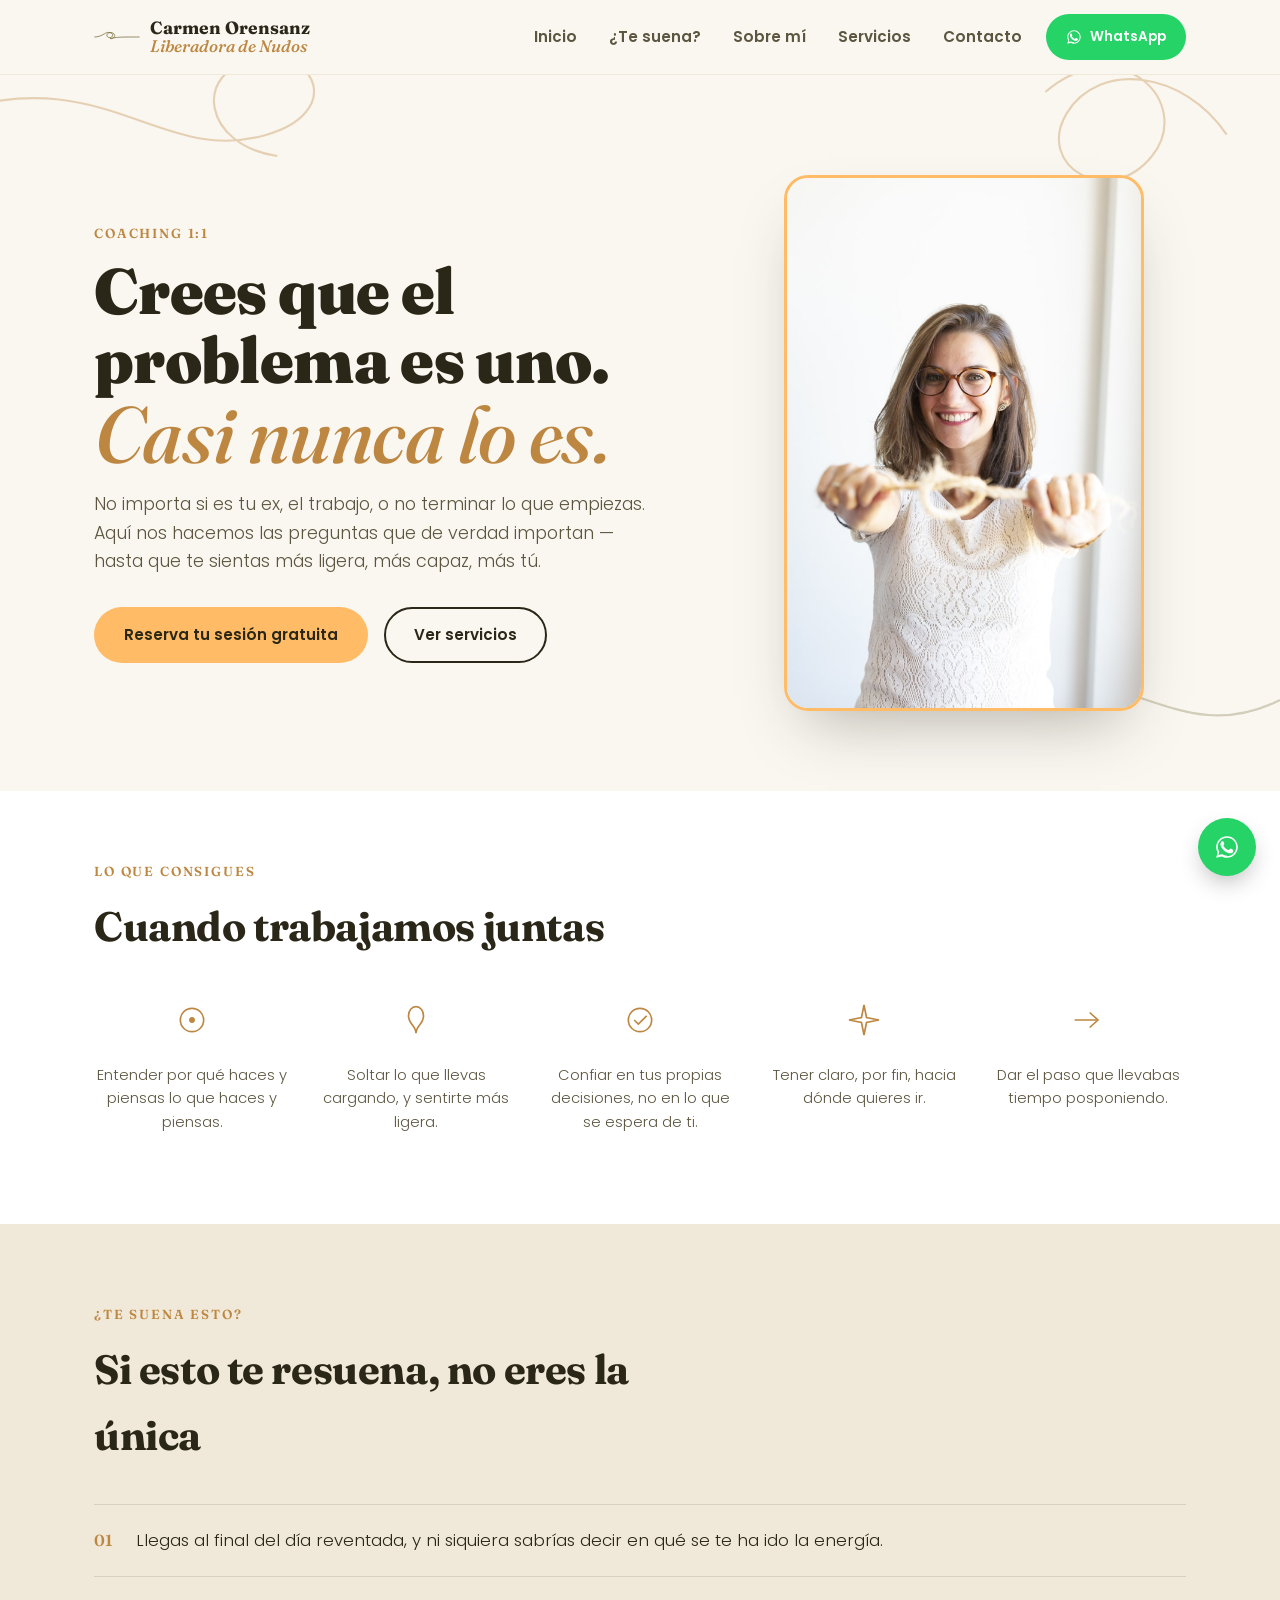
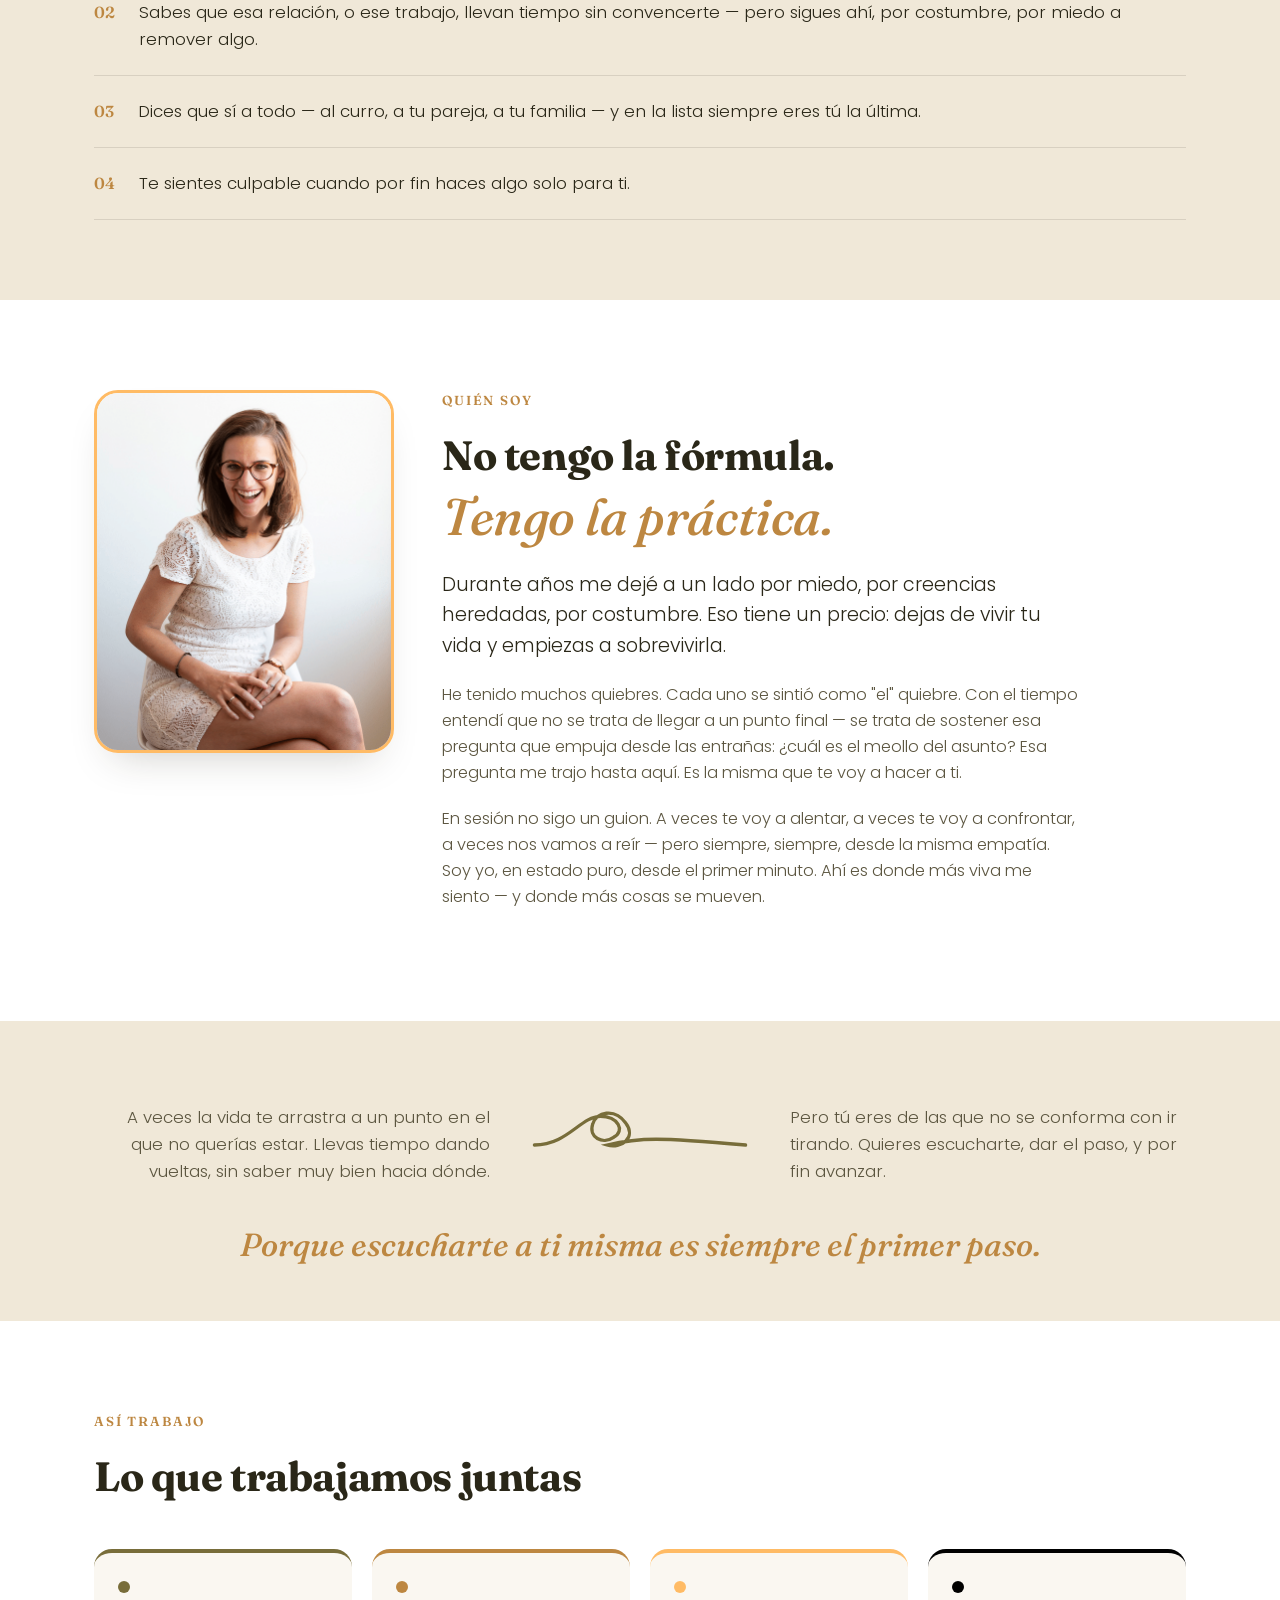
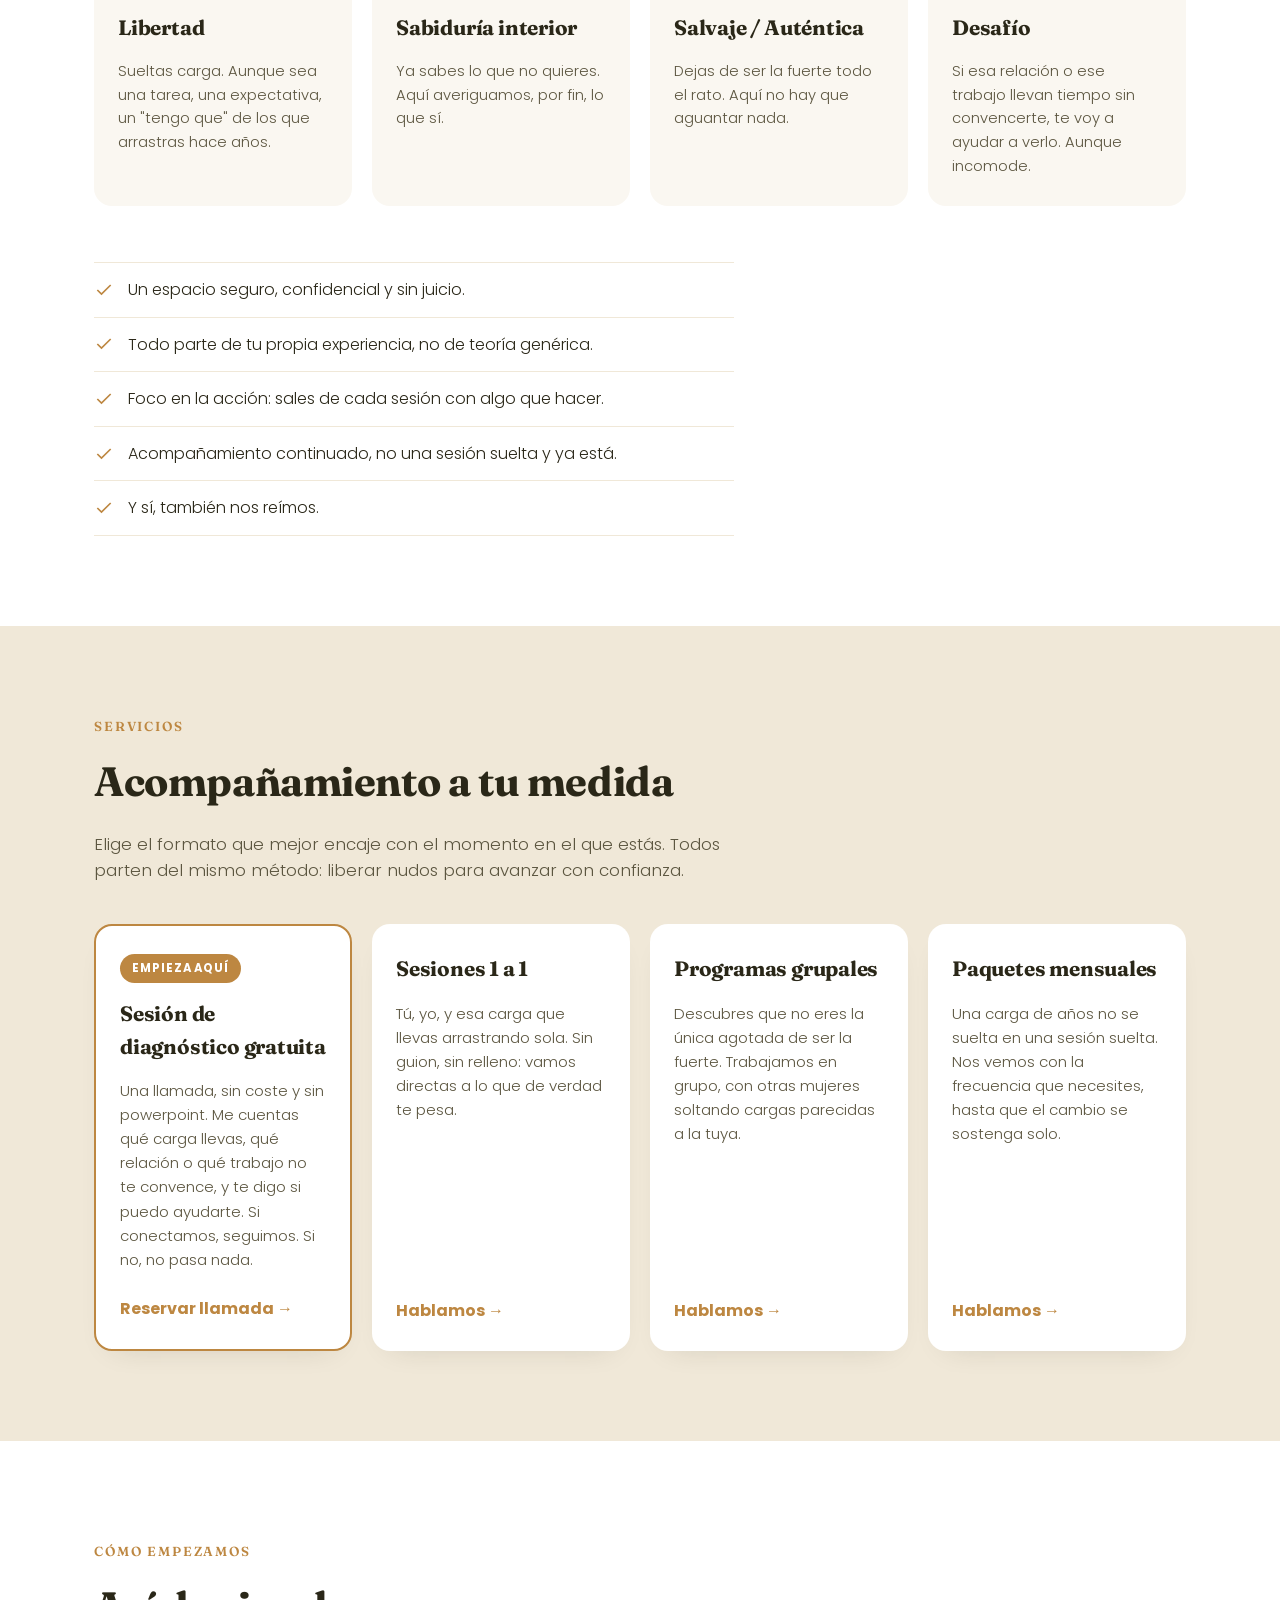
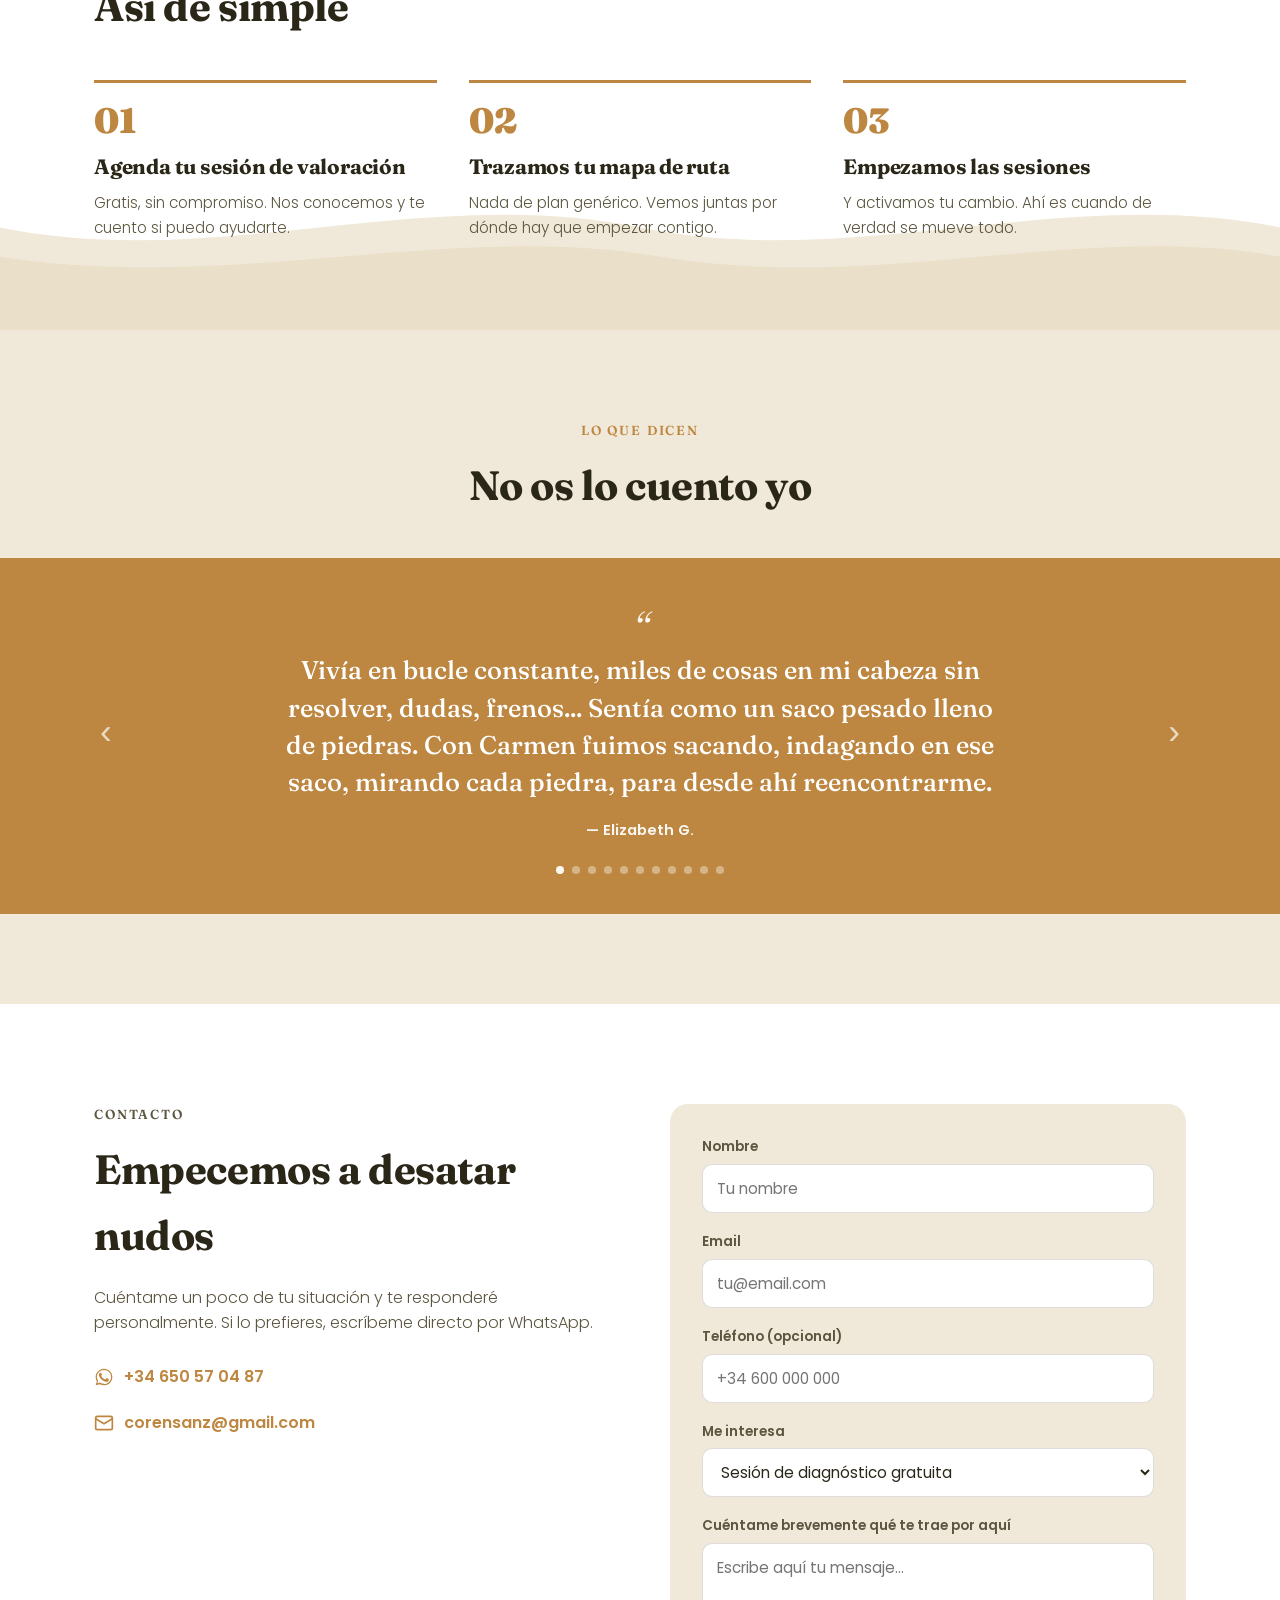
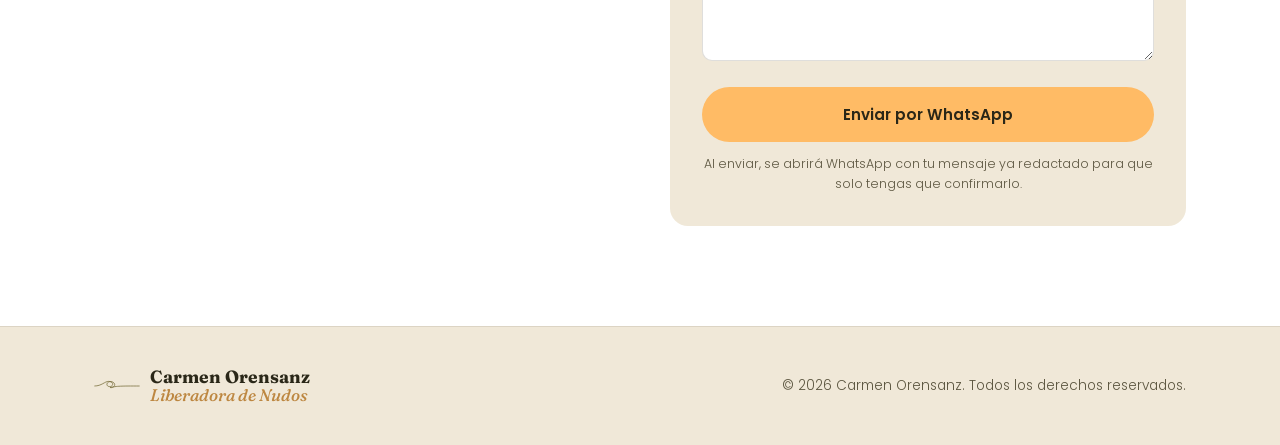
==== commit 98e2986f: "Replace Sacramento script accent with Fraunces italic Swaps the cursive Sacramento font (leftover fr" ====
--- a/index.html
+++ b/index.html
@@ -7,7 +7,7 @@
 <meta name="description" content="Coaching personal con el Método Liberación de Nudos: pon límites, toma decisiones empoderadas y recupera tu confianza.">
 <link rel="preconnect" href="https://fonts.googleapis.com">
 <link rel="preconnect" href="https://fonts.gstatic.com" crossorigin>
-<link href="https://fonts.googleapis.com/css2?family=Fraunces:wght@300;500;600;700;900&family=Poppins:wght@300;400;500;600;700&family=Sacramento&display=swap" rel="stylesheet">
+<link href="https://fonts.googleapis.com/css2?family=Fraunces:ital,wght@0,300;0,500;0,600;0,700;0,900;1,400;1,500;1,600&family=Poppins:wght@300;400;500;600;700&display=swap" rel="stylesheet">
 <link rel="stylesheet" href="css/styles.css">
 </head>
 <body>
--- a/css/styles.css
+++ b/css/styles.css
@@ -12,7 +12,7 @@
 
   --font-heading: 'Fraunces', serif;
   --font-body: 'Poppins', sans-serif;
-  --font-script: 'Sacramento', cursive;
+  --font-script: 'Fraunces', serif;
 
   --radius: 18px;
   --container-width: 1140px;
@@ -58,7 +58,8 @@
 
 .script {
   font-family: var(--font-script);
-  font-weight: 400;
+  font-style: italic;
+  font-weight: 500;
   color: var(--color-sabiduria);
   font-size: 1.25em;
   line-height: 1;
@@ -166,8 +167,10 @@
 
 .logo-tagline {
   font-family: var(--font-script);
+  font-style: italic;
+  font-weight: 500;
   color: var(--color-sabiduria);
-  font-size: 1.1rem;
+  font-size: 1.05rem;
 }
 
 .site-nav {
@@ -594,6 +597,7 @@
 
 .testimonial-featured-mark {
   font-family: var(--font-script);
+  font-style: italic;
   font-size: 3rem;
   color: var(--color-cream);
   line-height: 0.5;
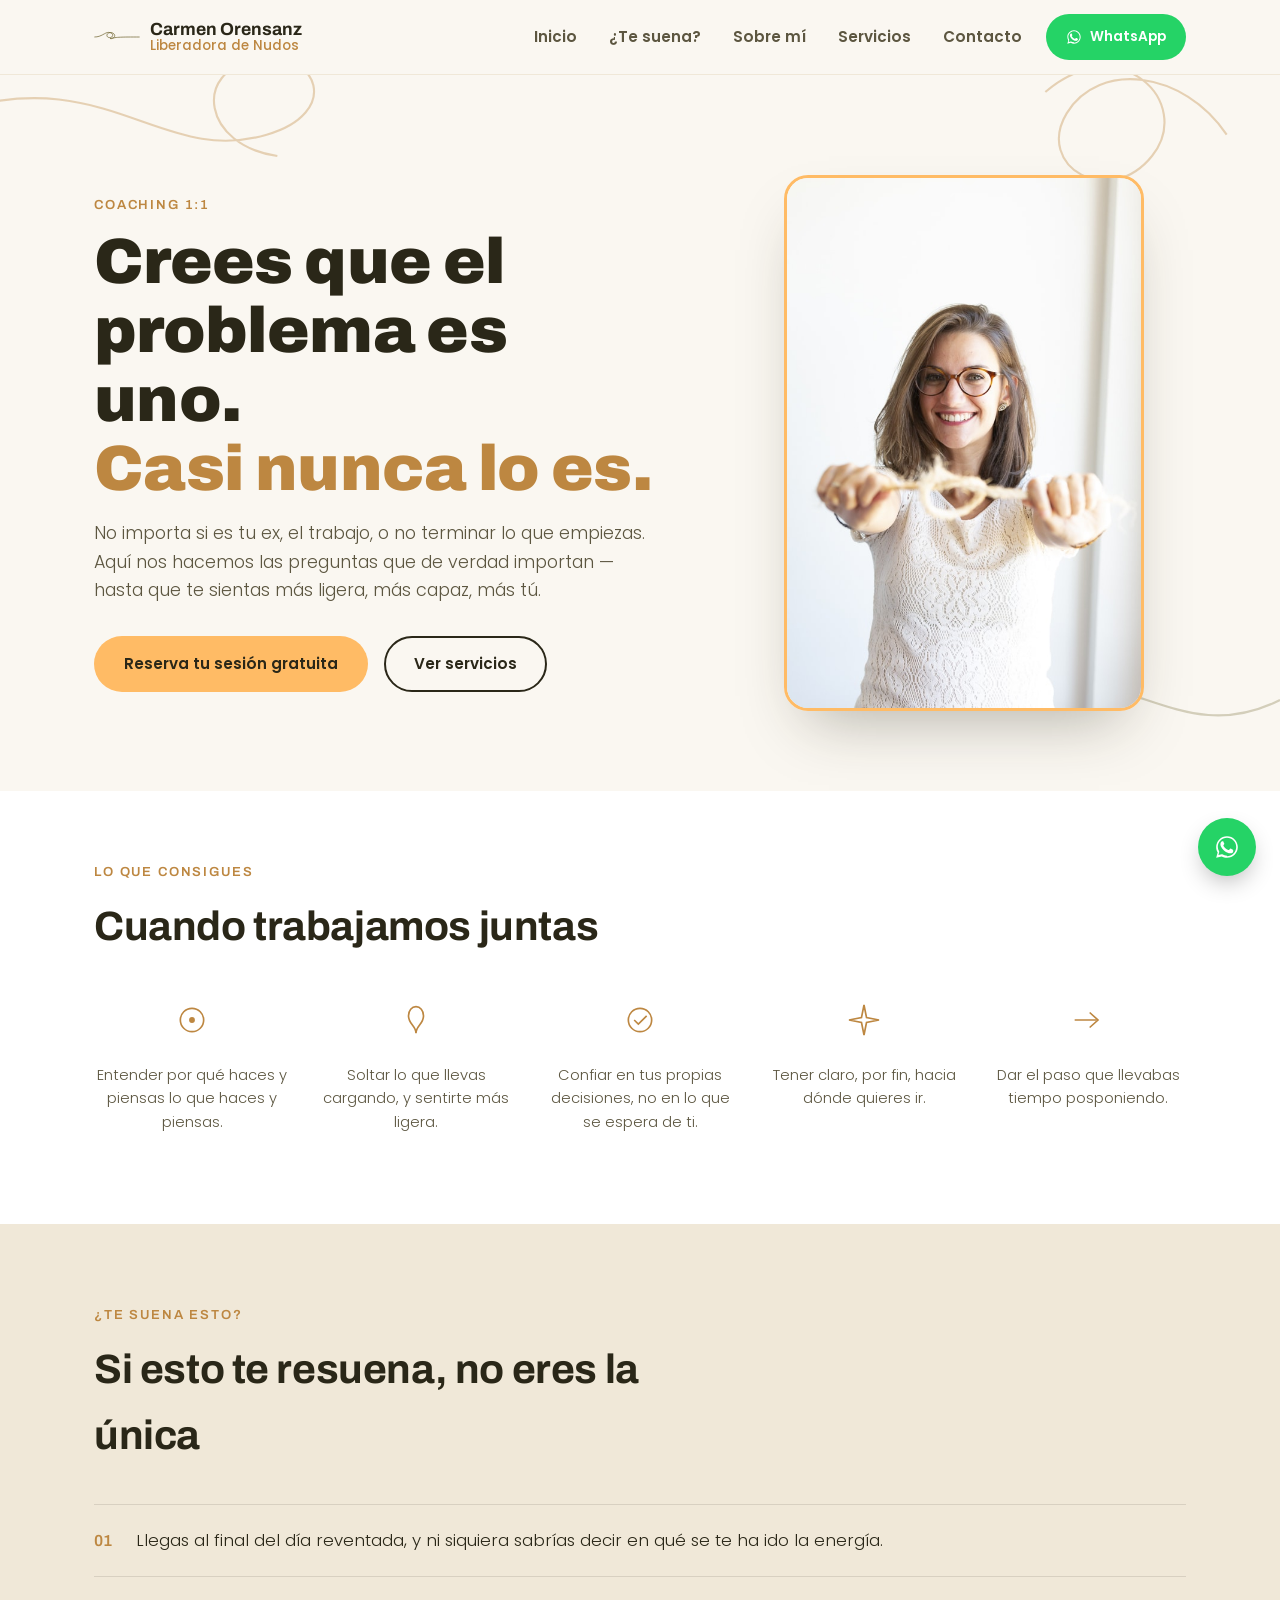
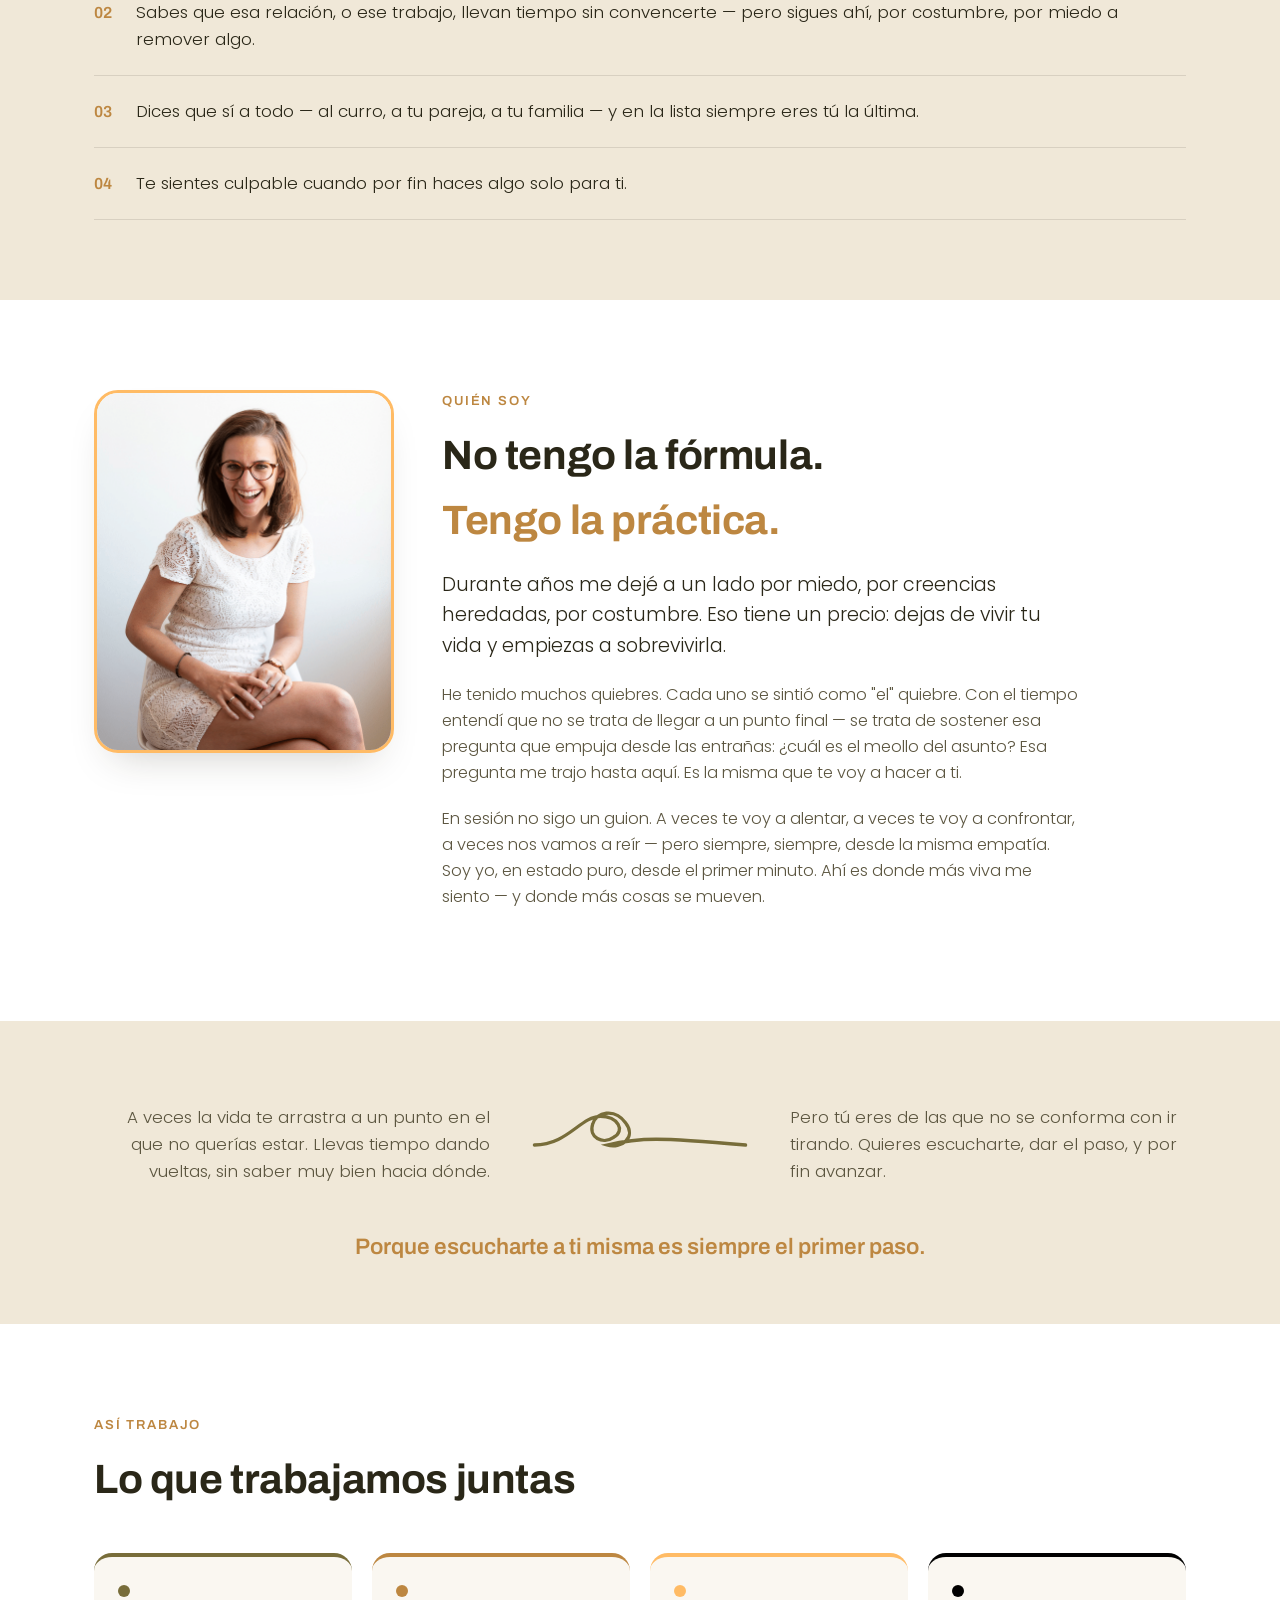
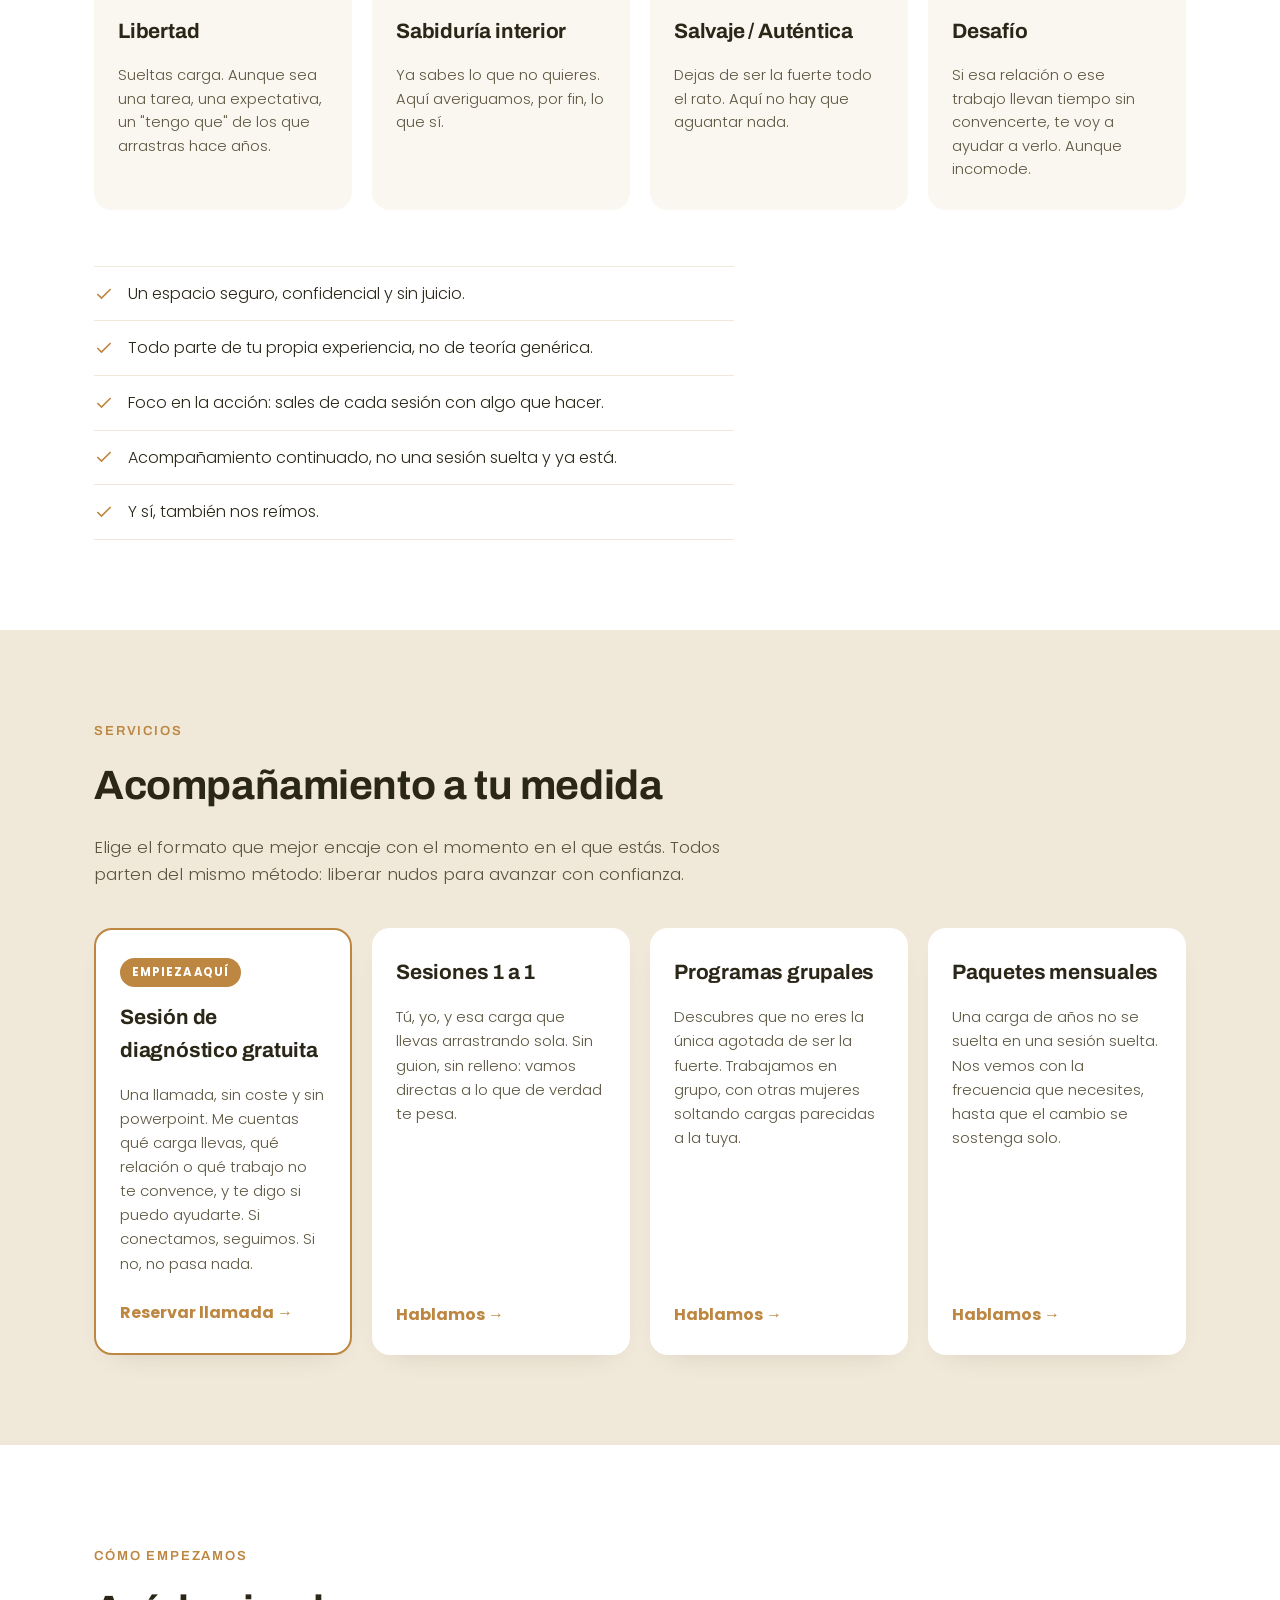
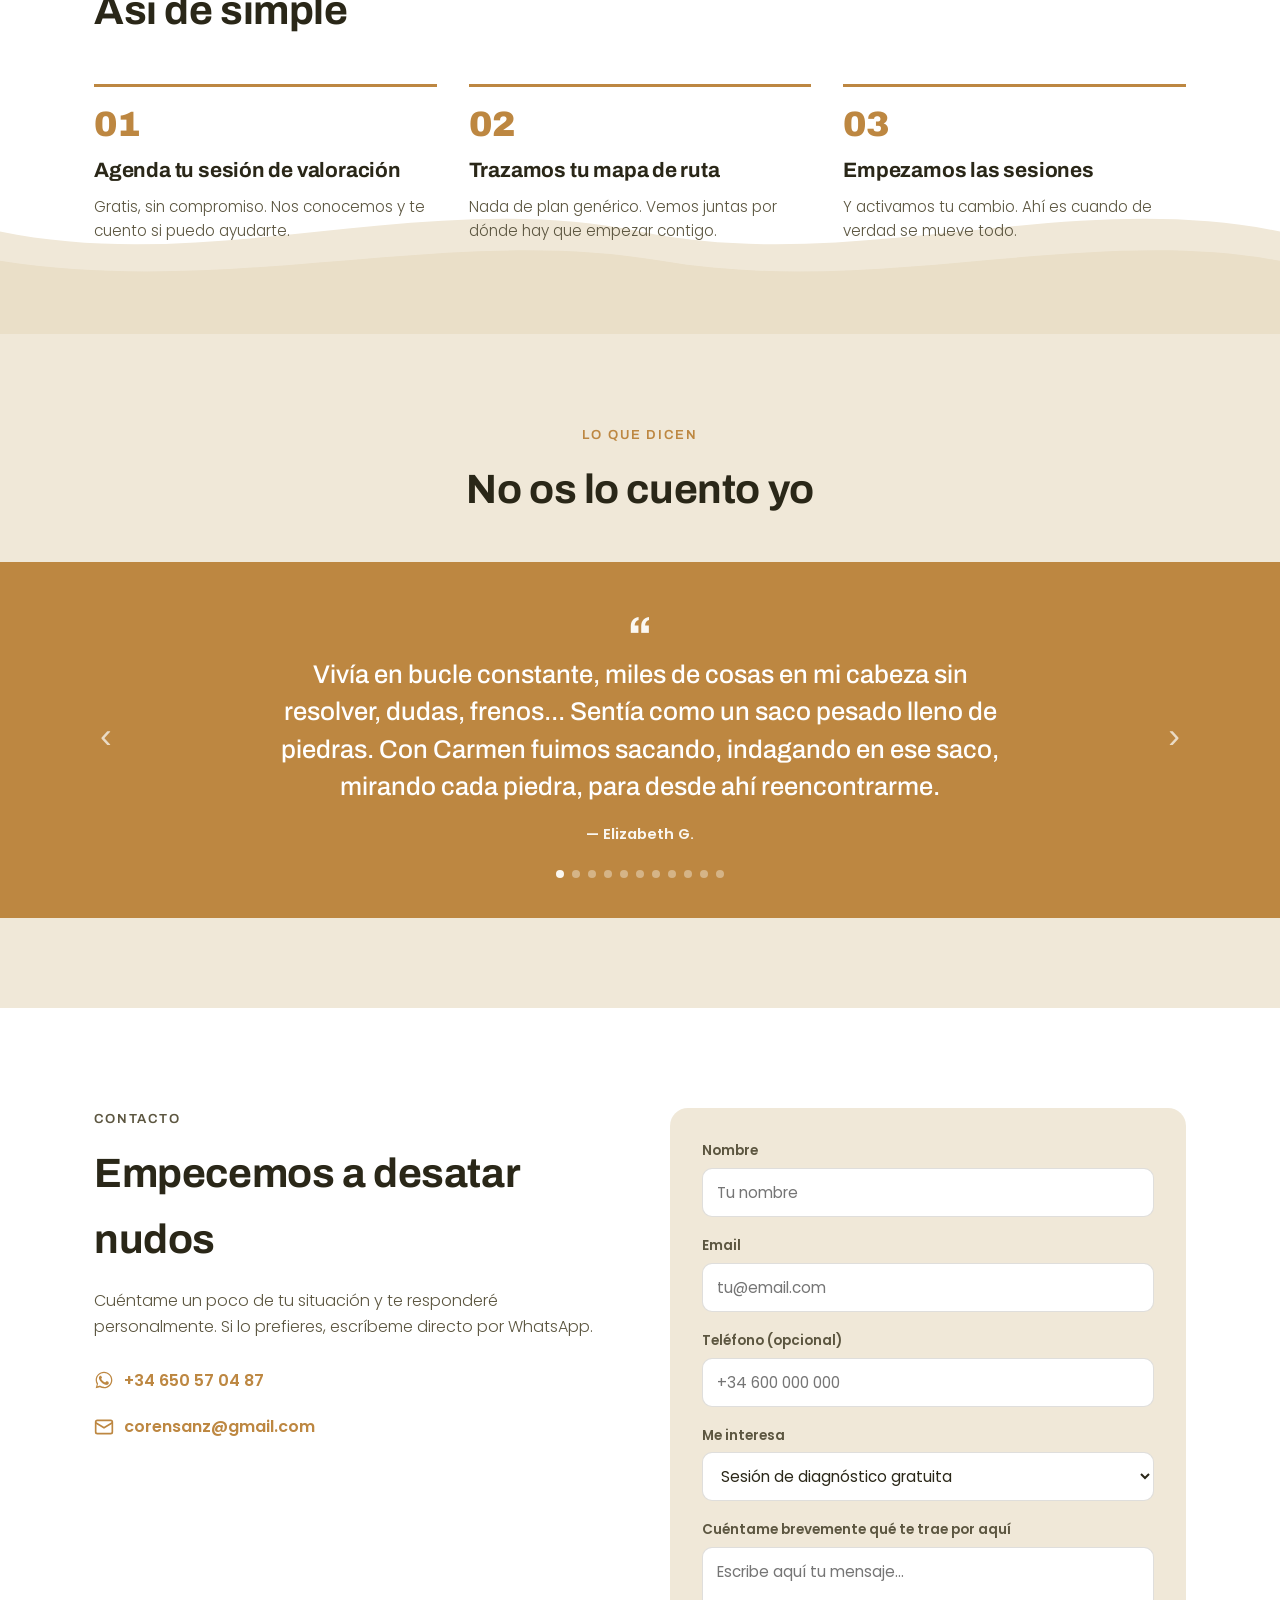
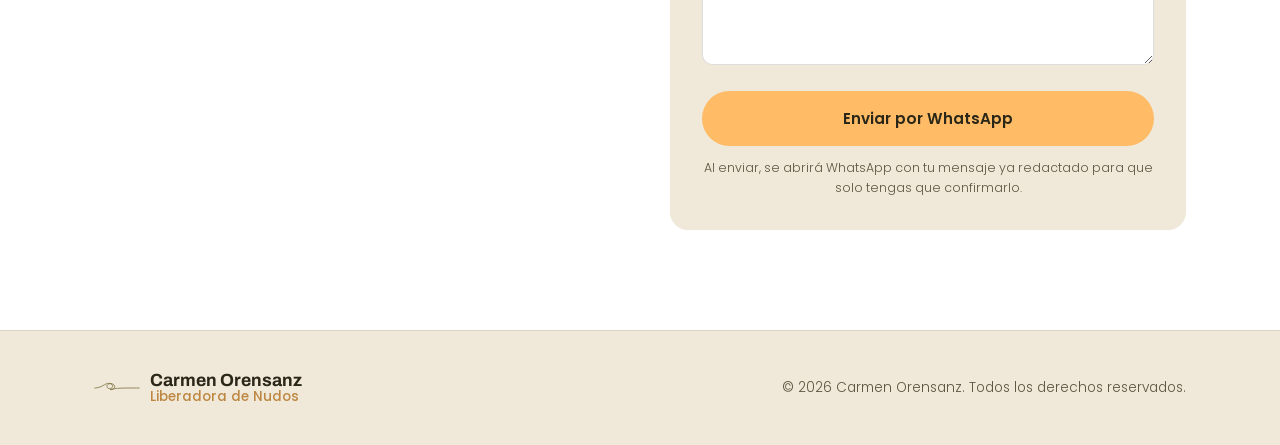
==== commit e14b497a: "Switch headings from Fraunces to Archivo The serif felt too soft/childish. Archivo is a structured g" ====
--- a/index.html
+++ b/index.html
@@ -7,7 +7,7 @@
 <meta name="description" content="Coaching personal con el Método Liberación de Nudos: pon límites, toma decisiones empoderadas y recupera tu confianza.">
 <link rel="preconnect" href="https://fonts.googleapis.com">
 <link rel="preconnect" href="https://fonts.gstatic.com" crossorigin>
-<link href="https://fonts.googleapis.com/css2?family=Fraunces:ital,wght@0,300;0,500;0,600;0,700;0,900;1,400;1,500;1,600&family=Poppins:wght@300;400;500;600;700&display=swap" rel="stylesheet">
+<link href="https://fonts.googleapis.com/css2?family=Archivo:wght@500;600;700;800;900&family=Poppins:wght@300;400;500;600;700&display=swap" rel="stylesheet">
 <link rel="stylesheet" href="css/styles.css">
 </head>
 <body>
--- a/css/styles.css
+++ b/css/styles.css
@@ -10,9 +10,9 @@
   --color-ink-soft: #5C5640;
   --color-white: #FFFFFF;
 
-  --font-heading: 'Fraunces', serif;
+  --font-heading: 'Archivo', sans-serif;
   --font-body: 'Poppins', sans-serif;
-  --font-script: 'Fraunces', serif;
+  --font-script: 'Archivo', sans-serif;
 
   --radius: 18px;
   --container-width: 1140px;
@@ -57,12 +57,7 @@
 p { margin: 0 0 16px; color: var(--color-ink-soft); }
 
 .script {
-  font-family: var(--font-script);
-  font-style: italic;
-  font-weight: 500;
   color: var(--color-sabiduria);
-  font-size: 1.25em;
-  line-height: 1;
 }
 
 .eyebrow {
@@ -166,11 +161,10 @@
 }
 
 .logo-tagline {
-  font-family: var(--font-script);
-  font-style: italic;
+  font-family: var(--font-body);
   font-weight: 500;
   color: var(--color-sabiduria);
-  font-size: 1.05rem;
+  font-size: 0.85rem;
 }
 
 .site-nav {
@@ -389,8 +383,10 @@
 }
 
 .reflect-script {
+  font-family: var(--font-heading);
+  font-weight: 600;
   margin: 40px 0 0;
-  font-size: 2rem;
+  font-size: 1.4rem;
 }
 
 /* Pillars */
@@ -596,8 +592,8 @@
 .carousel-slide.active { display: block; }
 
 .testimonial-featured-mark {
-  font-family: var(--font-script);
-  font-style: italic;
+  font-family: var(--font-heading);
+  font-weight: 800;
   font-size: 3rem;
   color: var(--color-cream);
   line-height: 0.5;
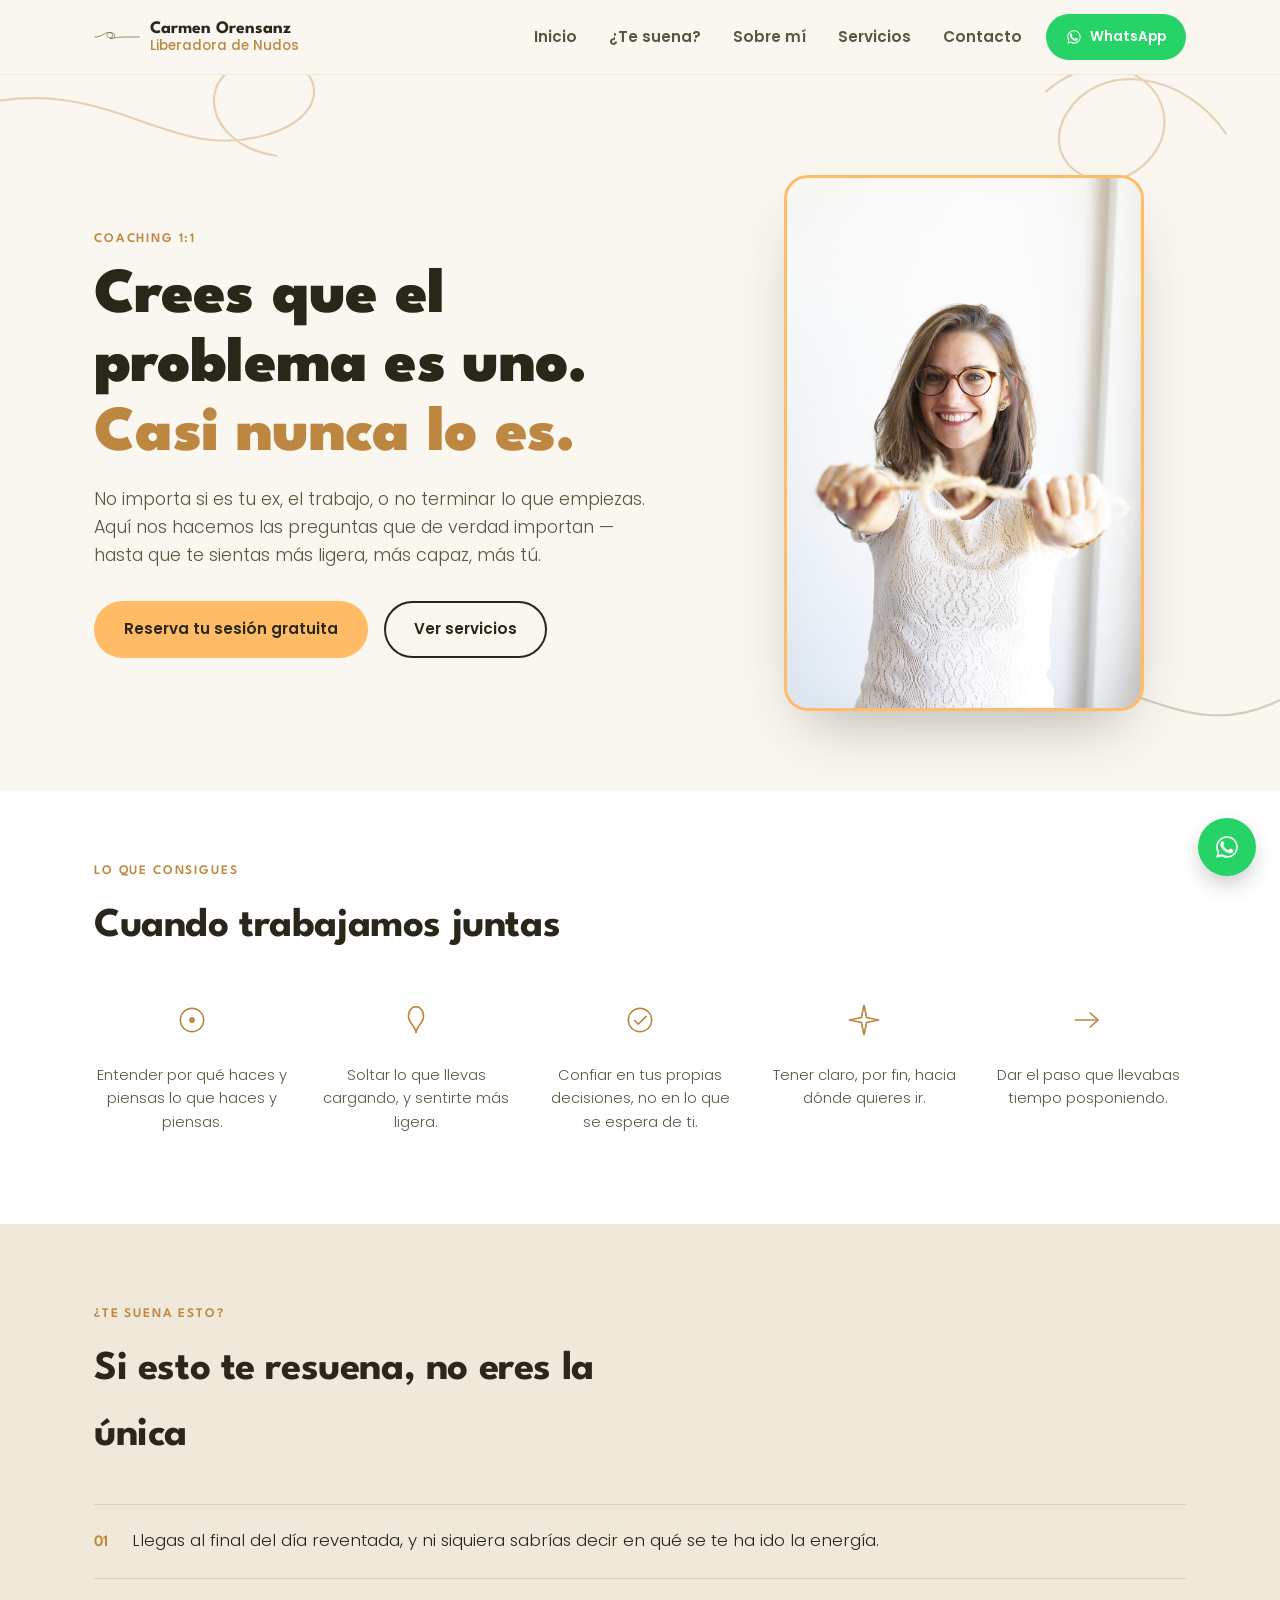
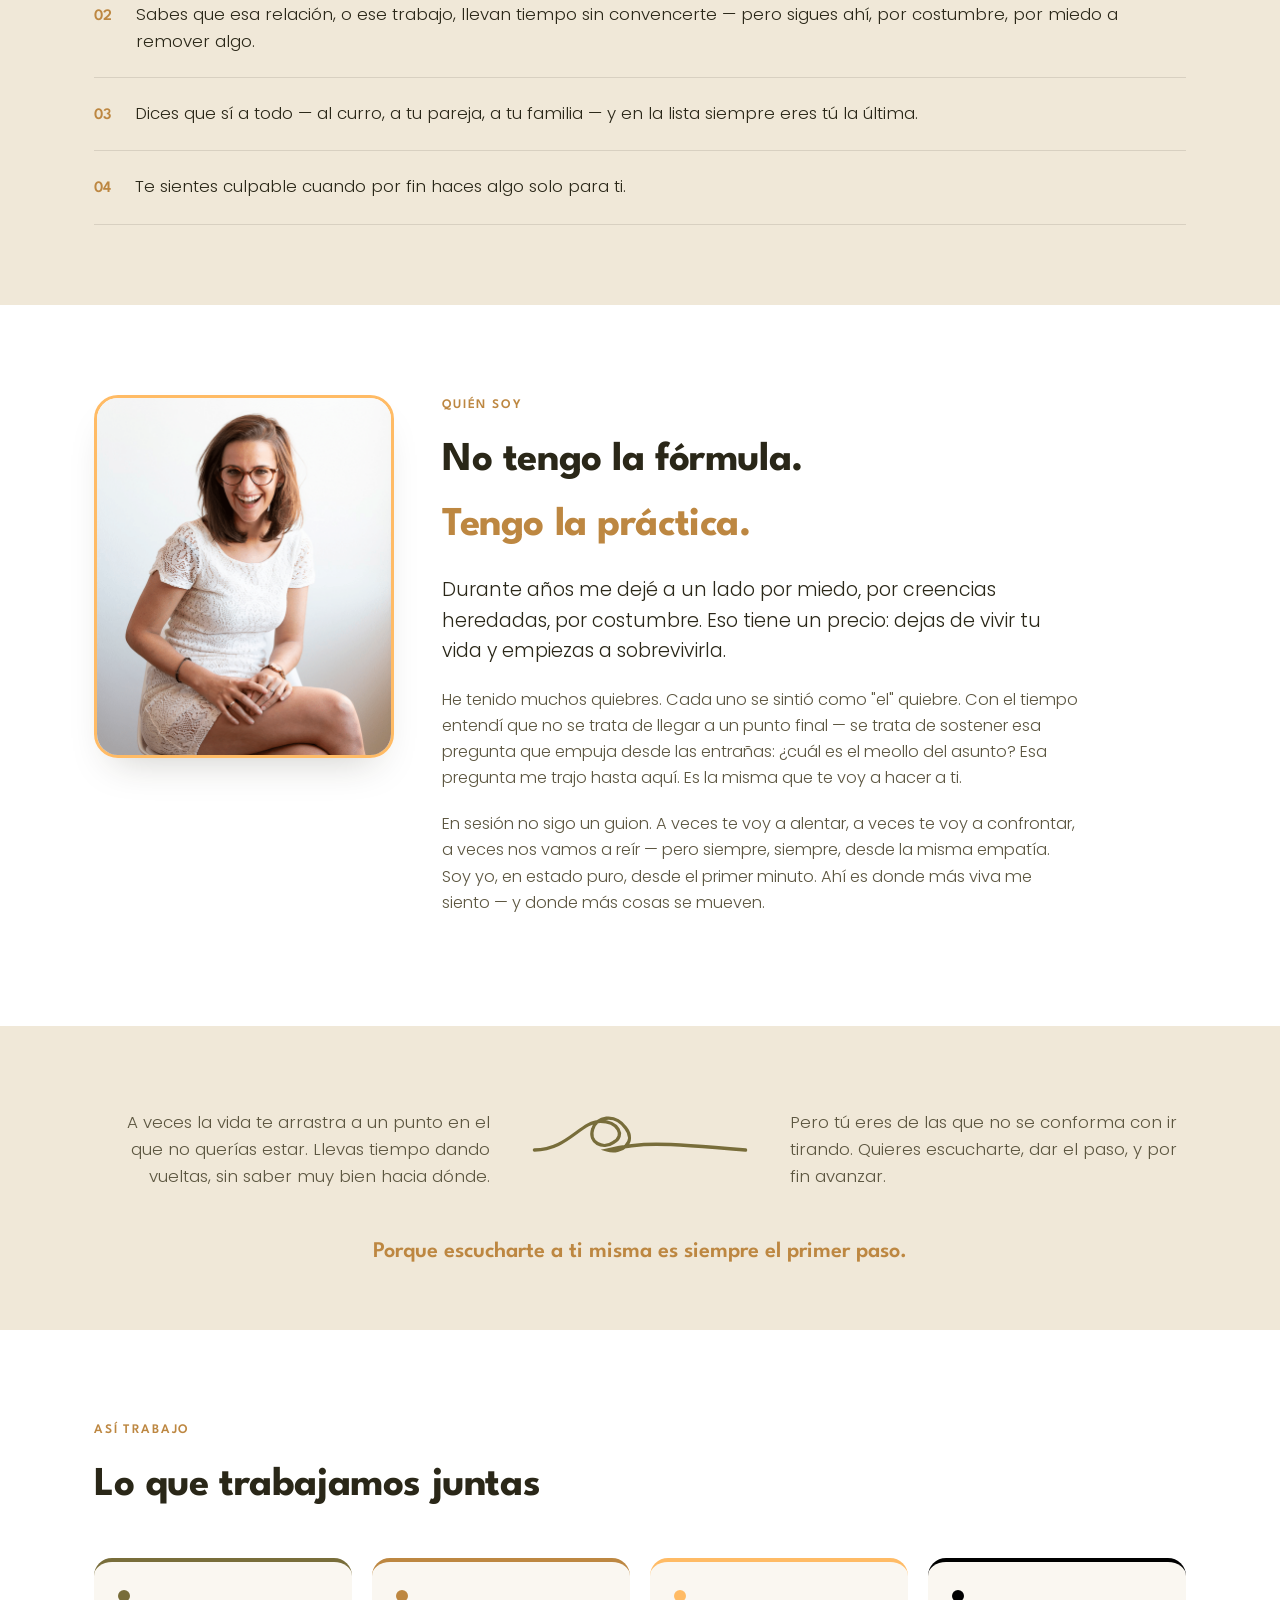
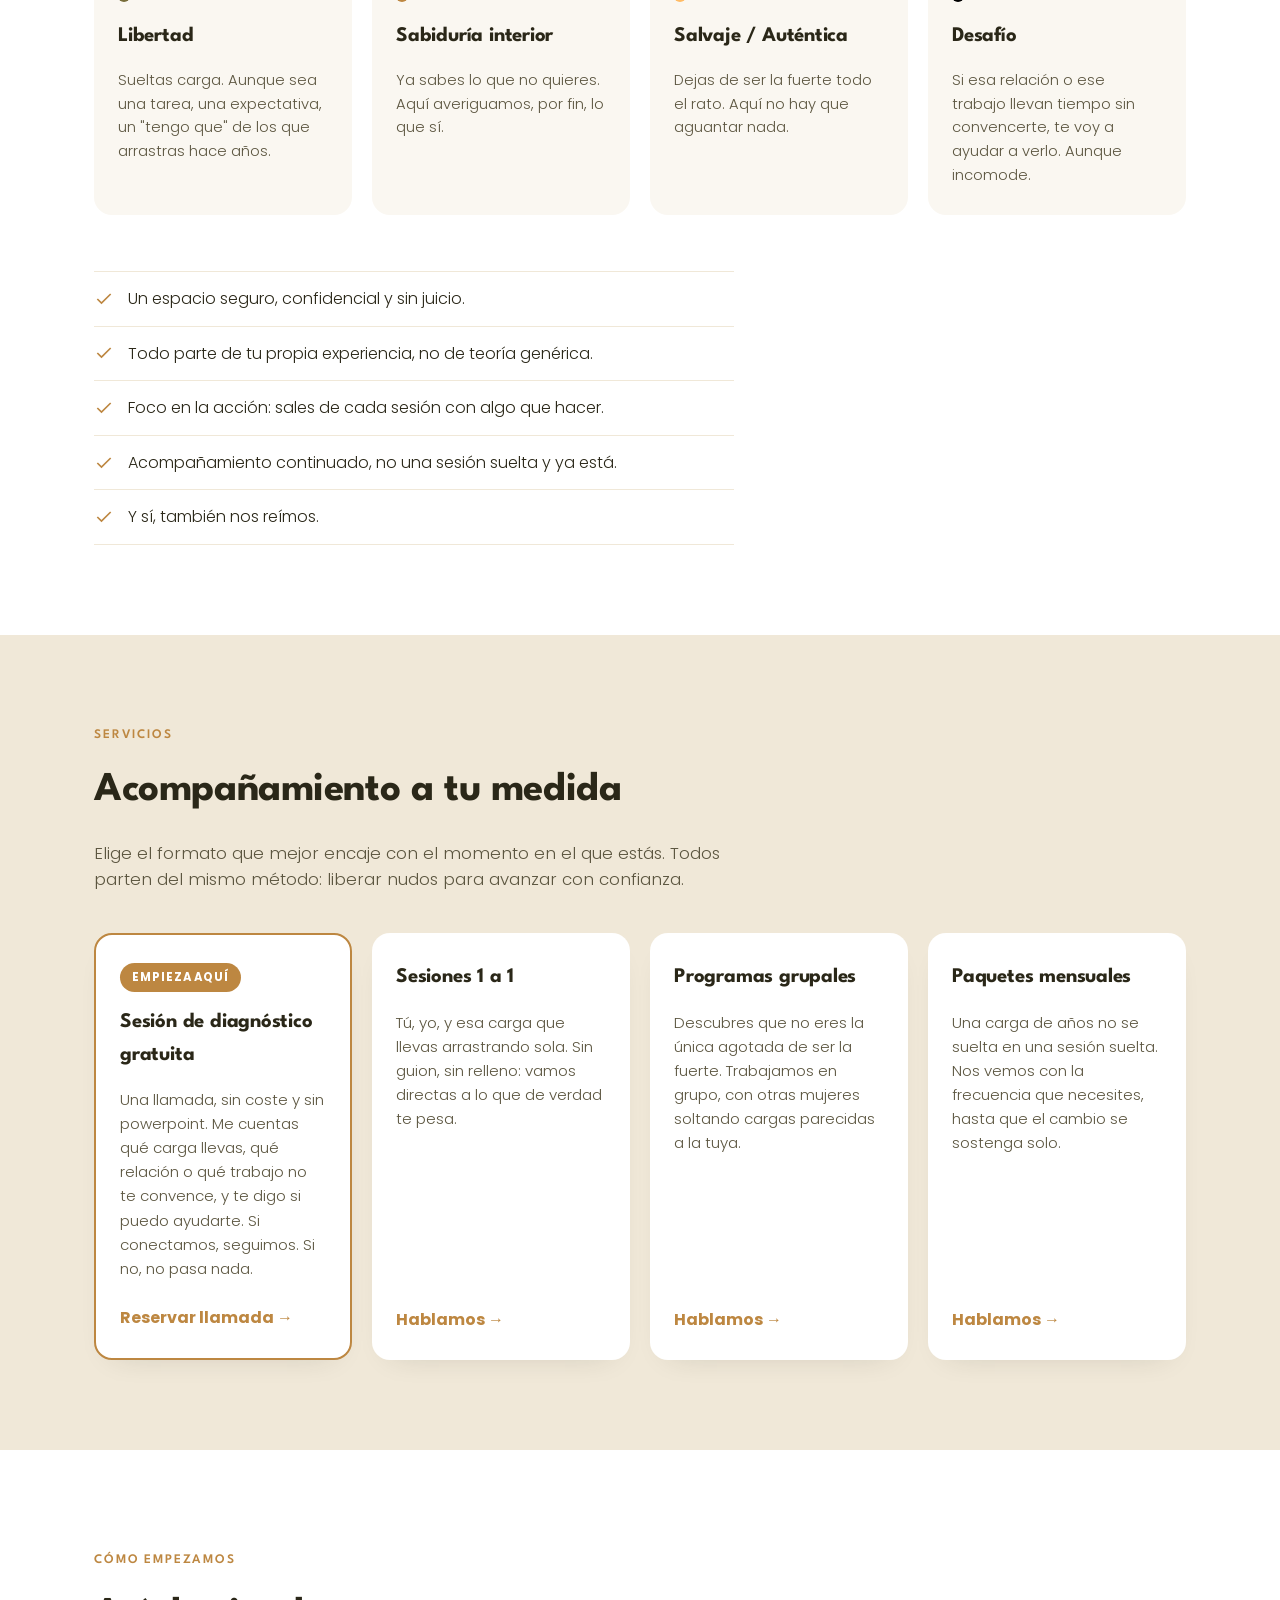
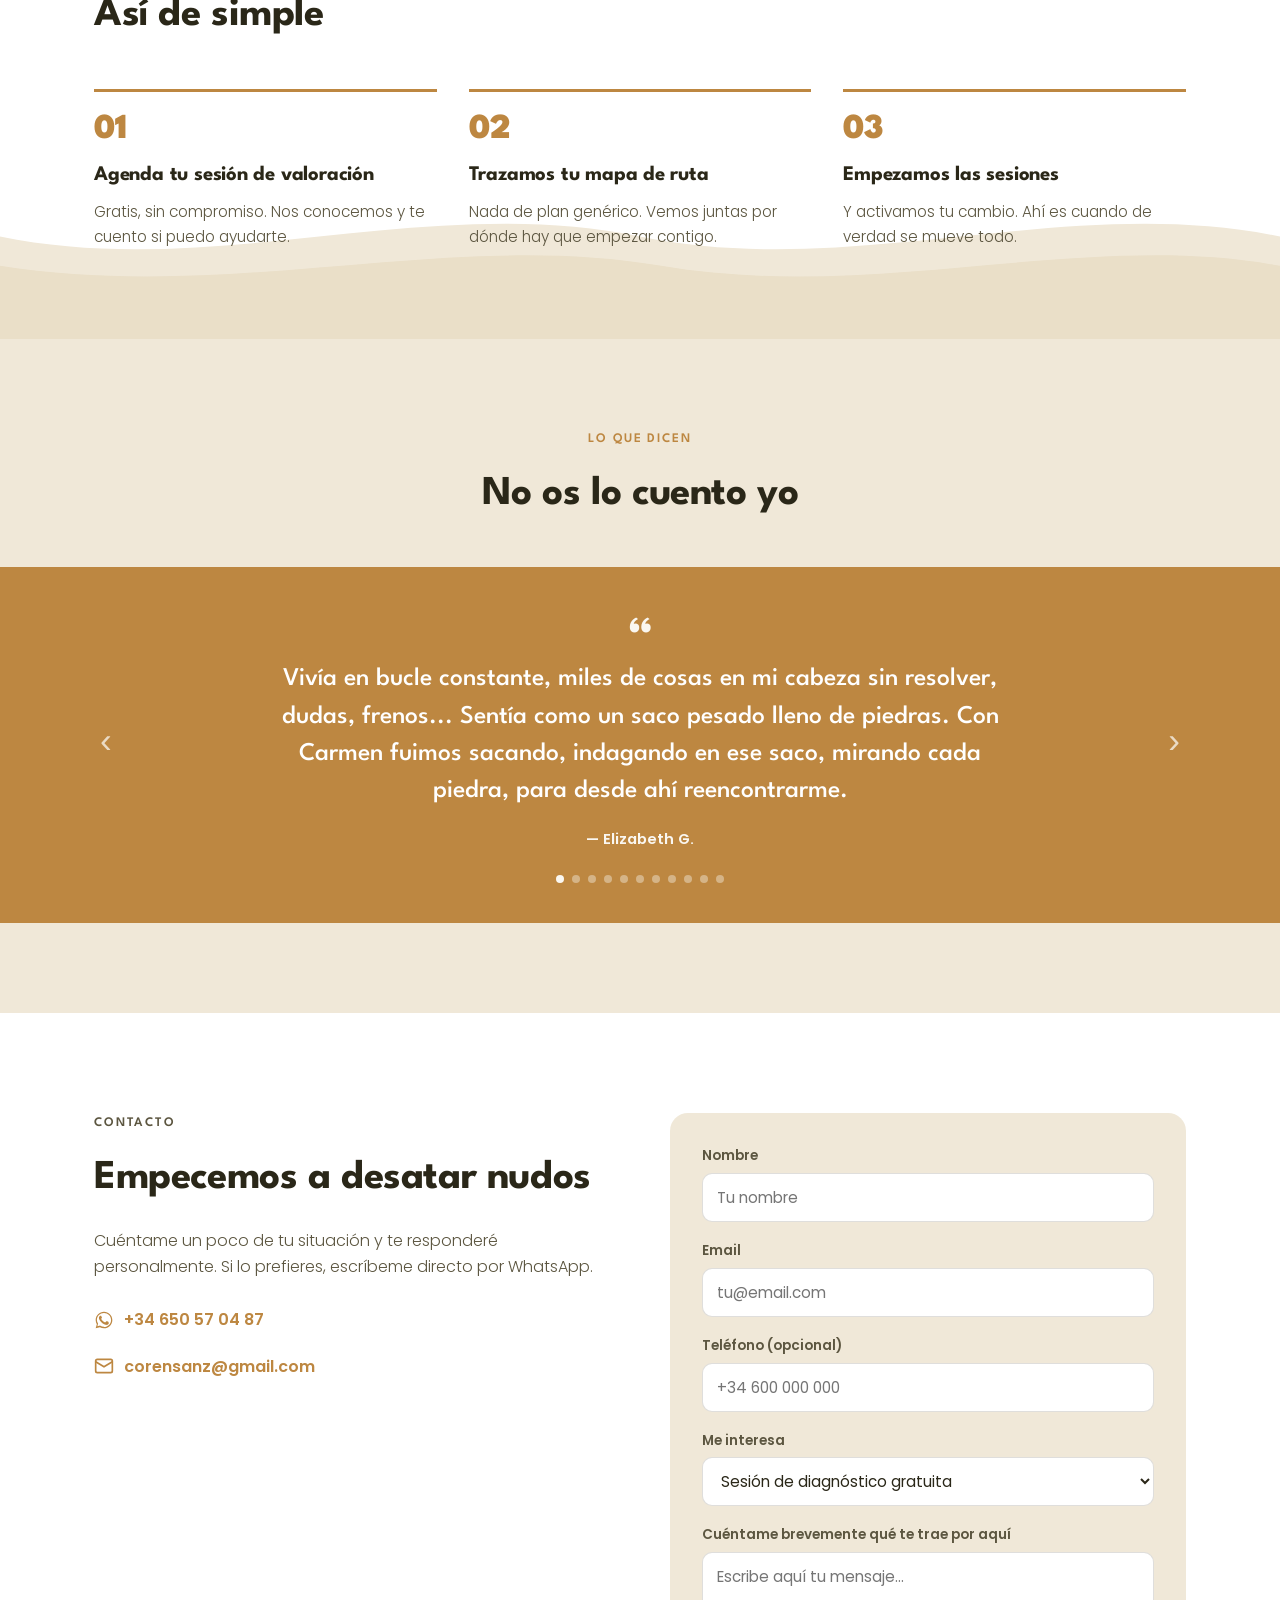
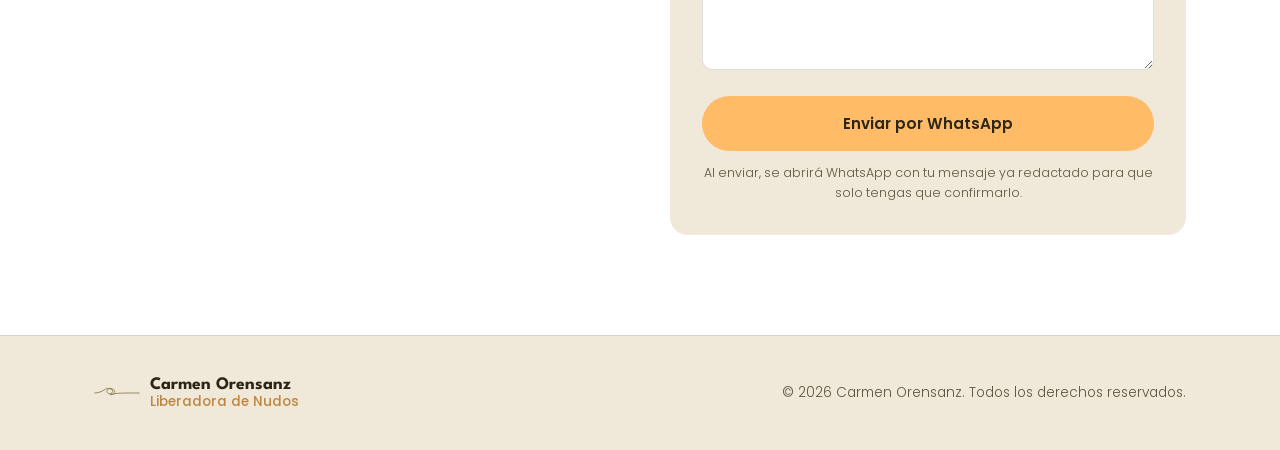
==== commit 9e71967b: "Revert headings to League Spartan Back to the original brand manual typeface after trying Fraunces a" ====
--- a/index.html
+++ b/index.html
@@ -7,7 +7,7 @@
 <meta name="description" content="Coaching personal con el Método Liberación de Nudos: pon límites, toma decisiones empoderadas y recupera tu confianza.">
 <link rel="preconnect" href="https://fonts.googleapis.com">
 <link rel="preconnect" href="https://fonts.gstatic.com" crossorigin>
-<link href="https://fonts.googleapis.com/css2?family=Archivo:wght@500;600;700;800;900&family=Poppins:wght@300;400;500;600;700&display=swap" rel="stylesheet">
+<link href="https://fonts.googleapis.com/css2?family=League+Spartan:wght@400;500;600;700;800;900&family=Poppins:wght@300;400;500;600;700&display=swap" rel="stylesheet">
 <link rel="stylesheet" href="css/styles.css">
 </head>
 <body>
--- a/css/styles.css
+++ b/css/styles.css
@@ -10,9 +10,8 @@
   --color-ink-soft: #5C5640;
   --color-white: #FFFFFF;
 
-  --font-heading: 'Archivo', sans-serif;
+  --font-heading: 'League Spartan', sans-serif;
   --font-body: 'Poppins', sans-serif;
-  --font-script: 'Archivo', sans-serif;
 
   --radius: 18px;
   --container-width: 1140px;
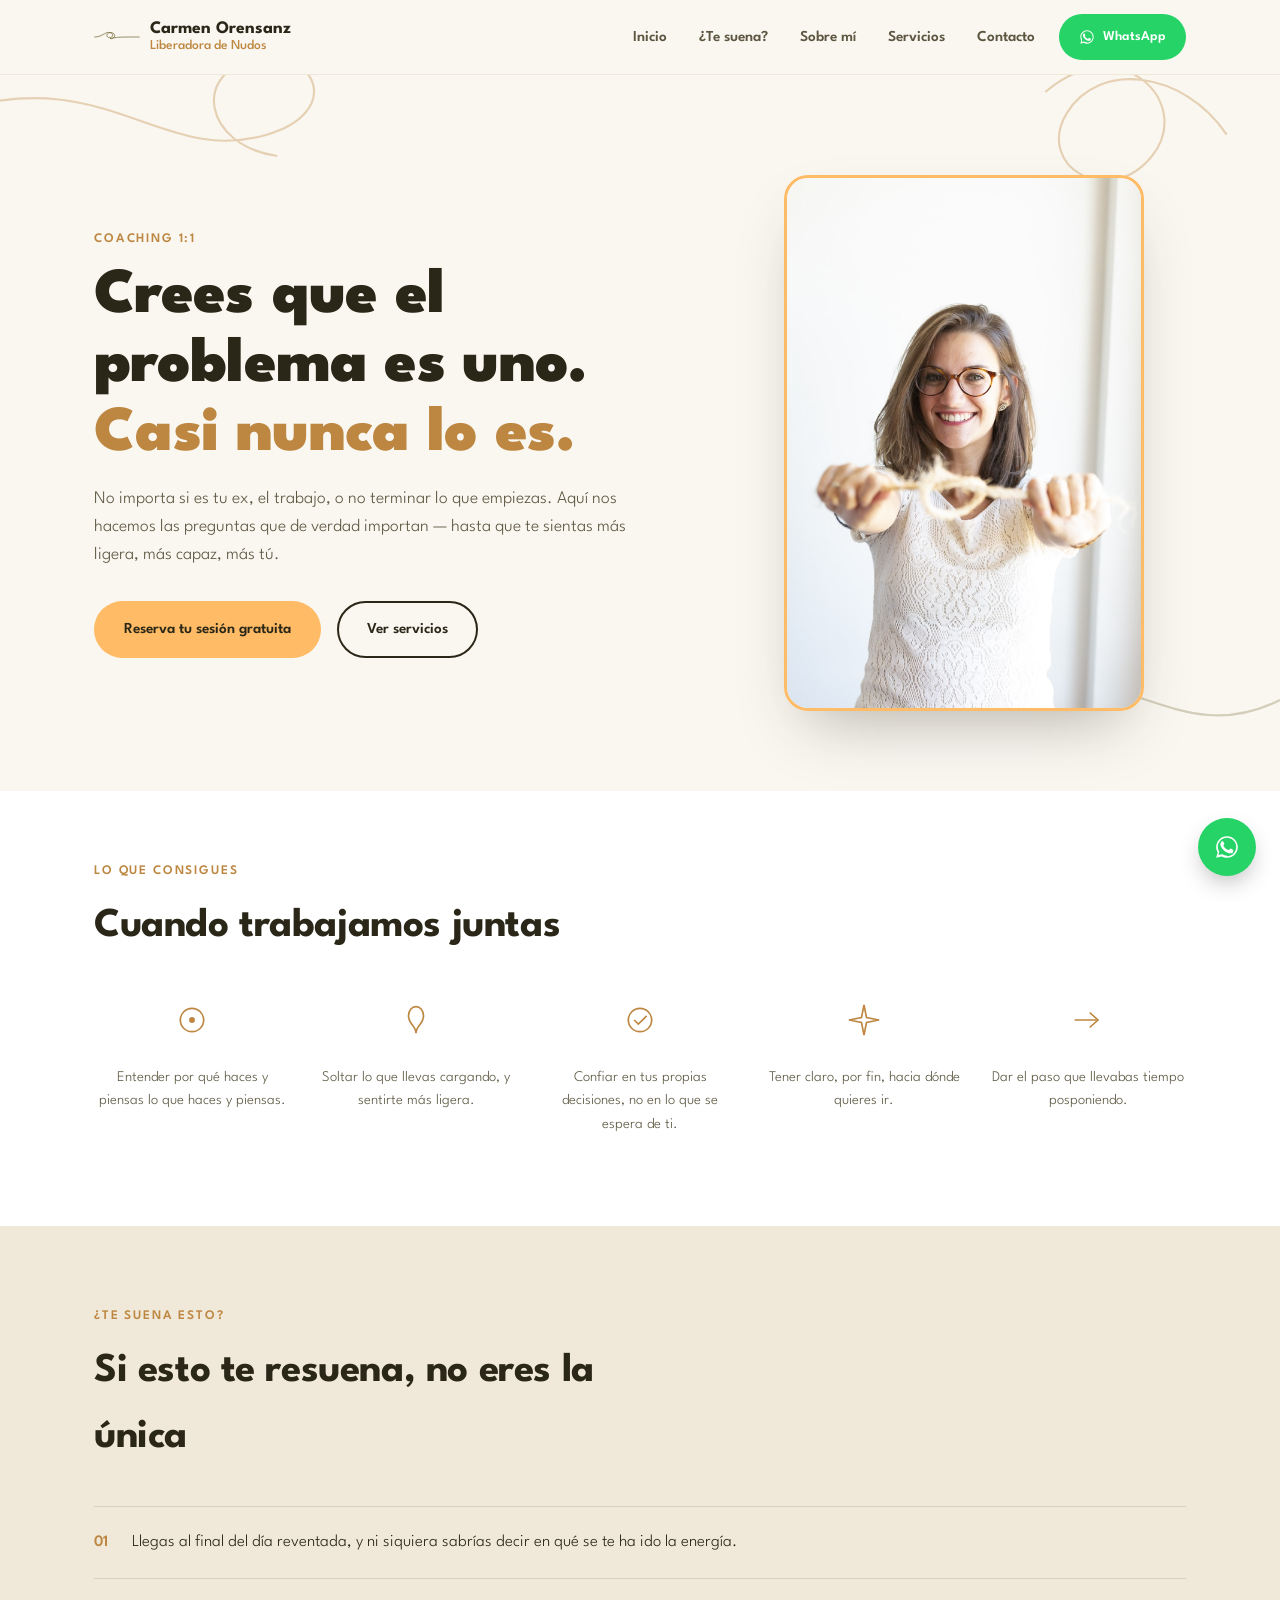
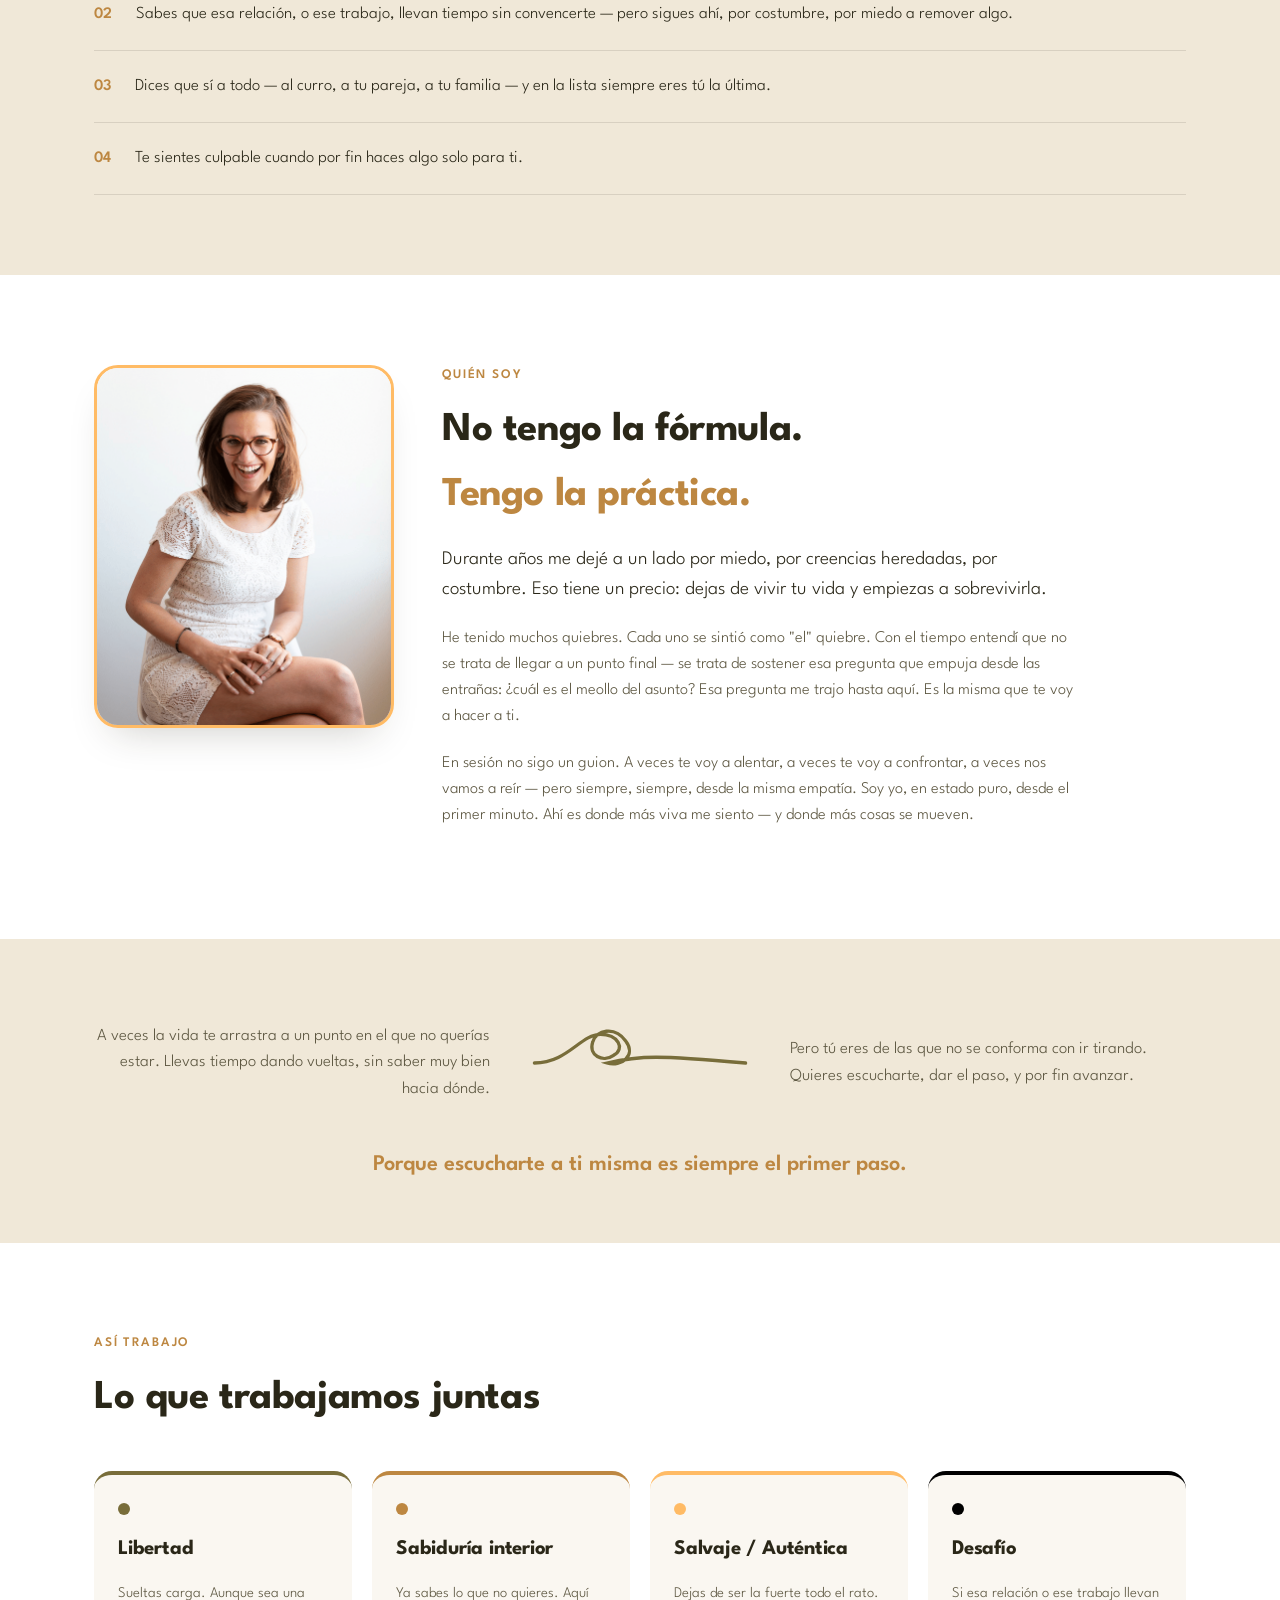
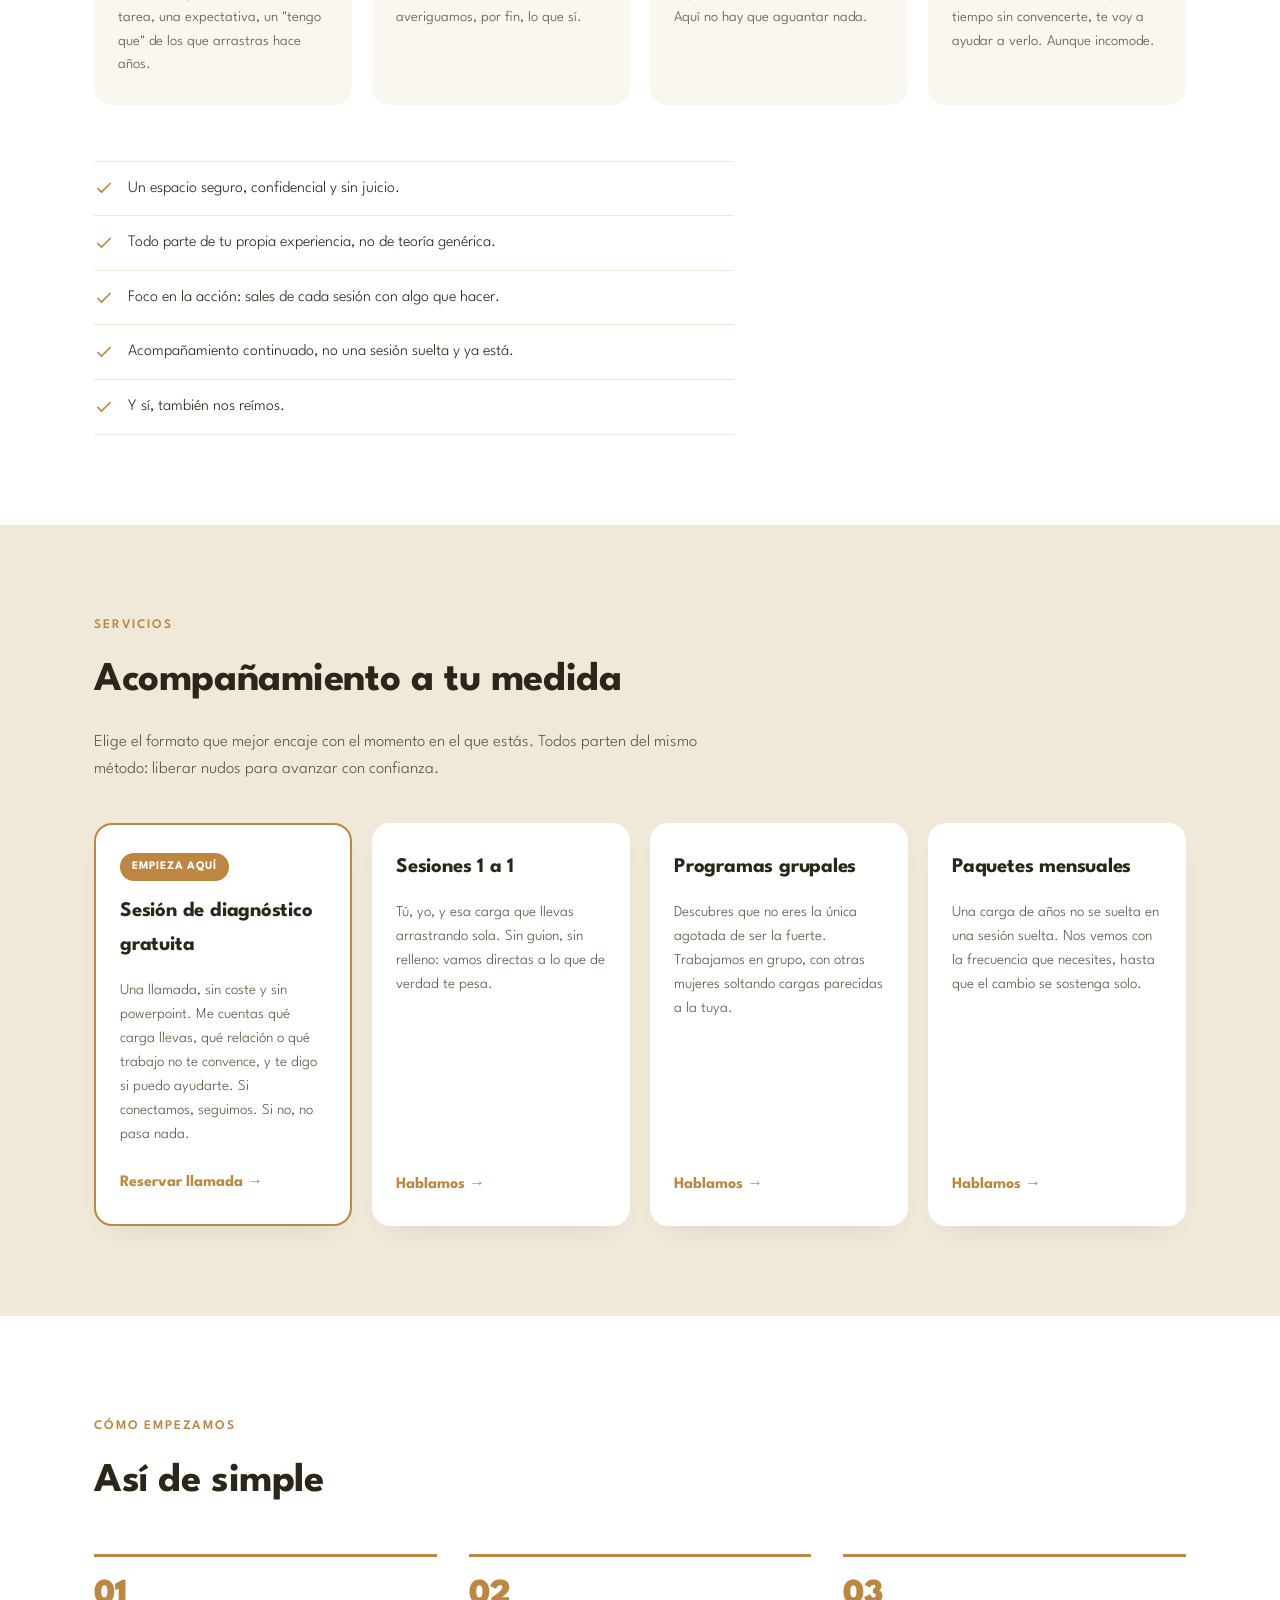
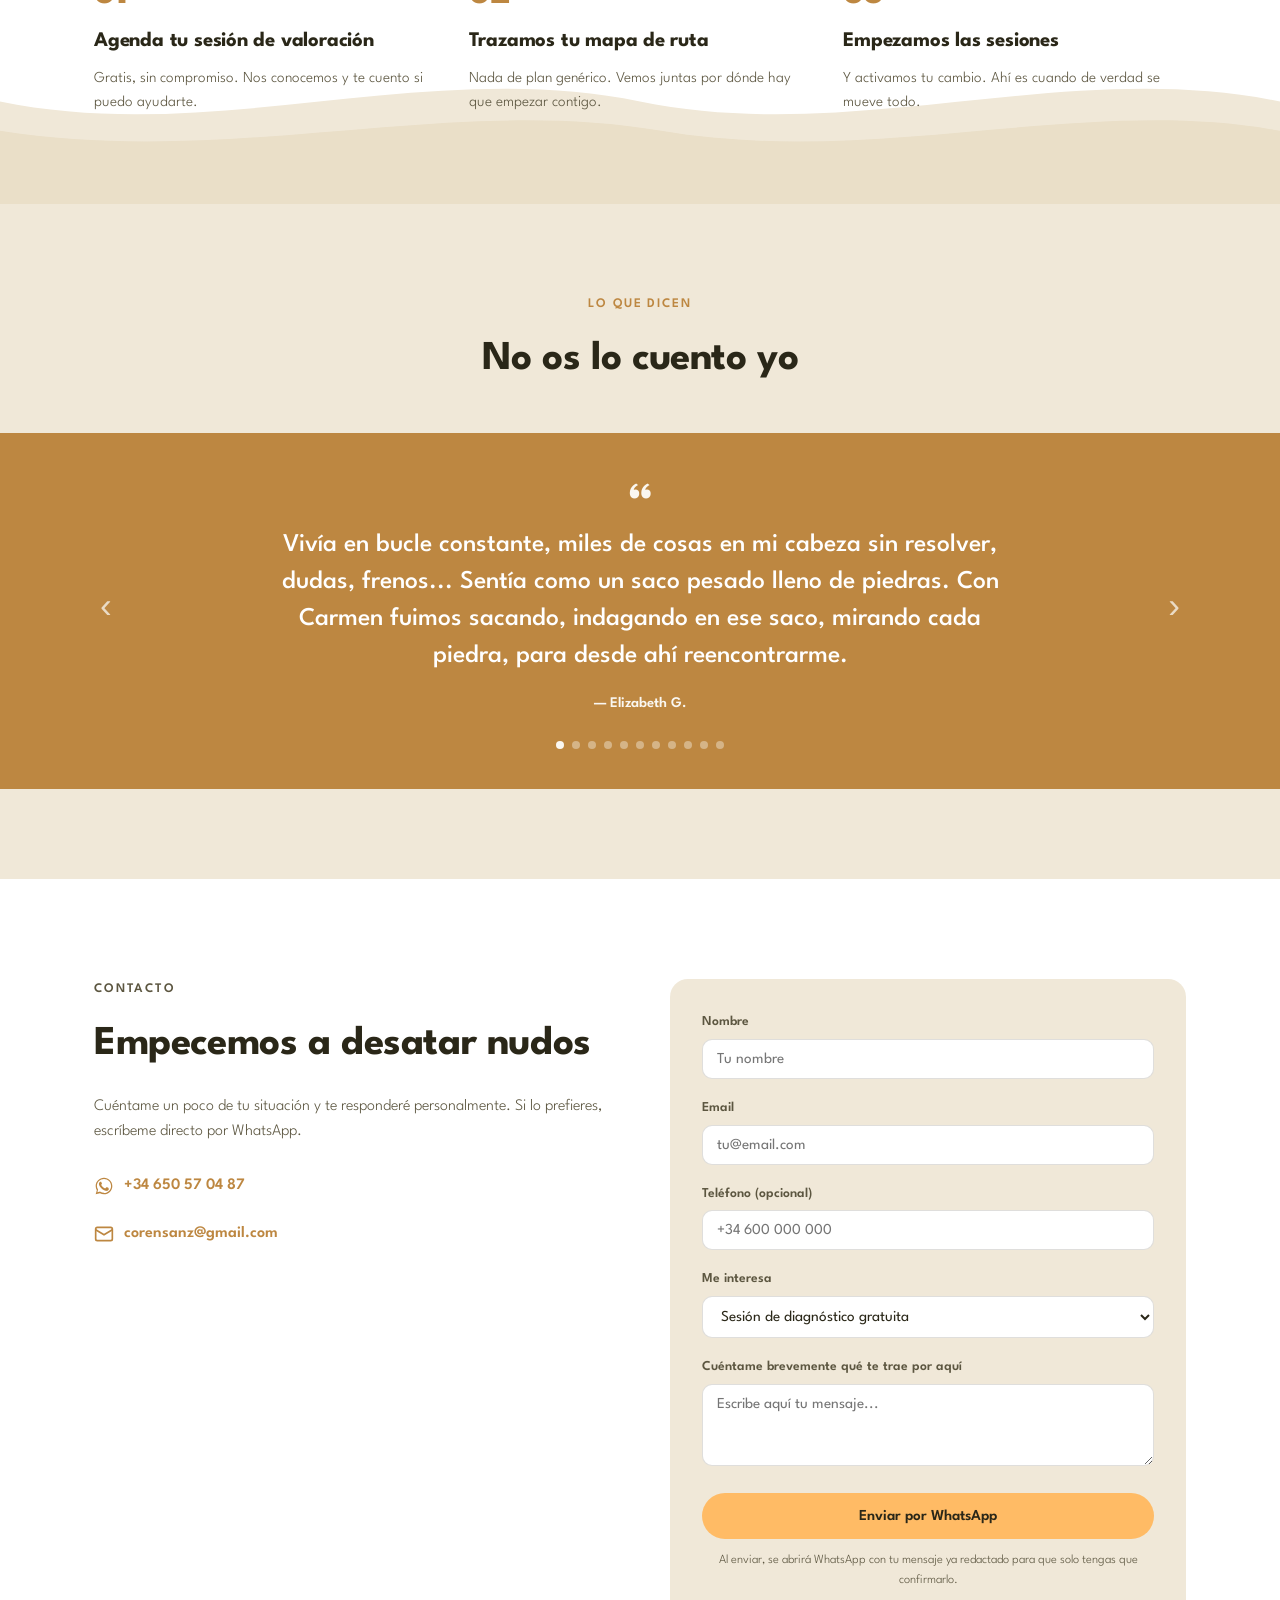
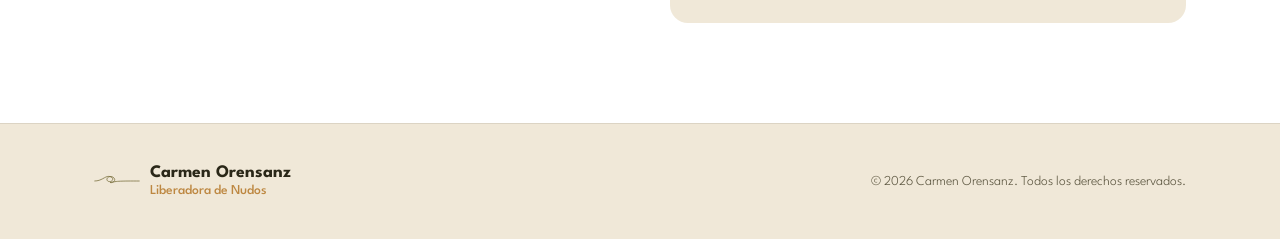
==== commit 0ee637fe: "Restore League Spartan for body text too The body copy, nav, buttons and form fields were still on P" ====
--- a/index.html
+++ b/index.html
@@ -7,7 +7,7 @@
 <meta name="description" content="Coaching personal con el Método Liberación de Nudos: pon límites, toma decisiones empoderadas y recupera tu confianza.">
 <link rel="preconnect" href="https://fonts.googleapis.com">
 <link rel="preconnect" href="https://fonts.gstatic.com" crossorigin>
-<link href="https://fonts.googleapis.com/css2?family=League+Spartan:wght@400;500;600;700;800;900&family=Poppins:wght@300;400;500;600;700&display=swap" rel="stylesheet">
+<link href="https://fonts.googleapis.com/css2?family=League+Spartan:wght@300;400;500;600;700;800;900&display=swap" rel="stylesheet">
 <link rel="stylesheet" href="css/styles.css">
 </head>
 <body>
--- a/css/styles.css
+++ b/css/styles.css
@@ -11,7 +11,7 @@
   --color-white: #FFFFFF;
 
   --font-heading: 'League Spartan', sans-serif;
-  --font-body: 'Poppins', sans-serif;
+  --font-body: 'League Spartan', sans-serif;
 
   --radius: 18px;
   --container-width: 1140px;
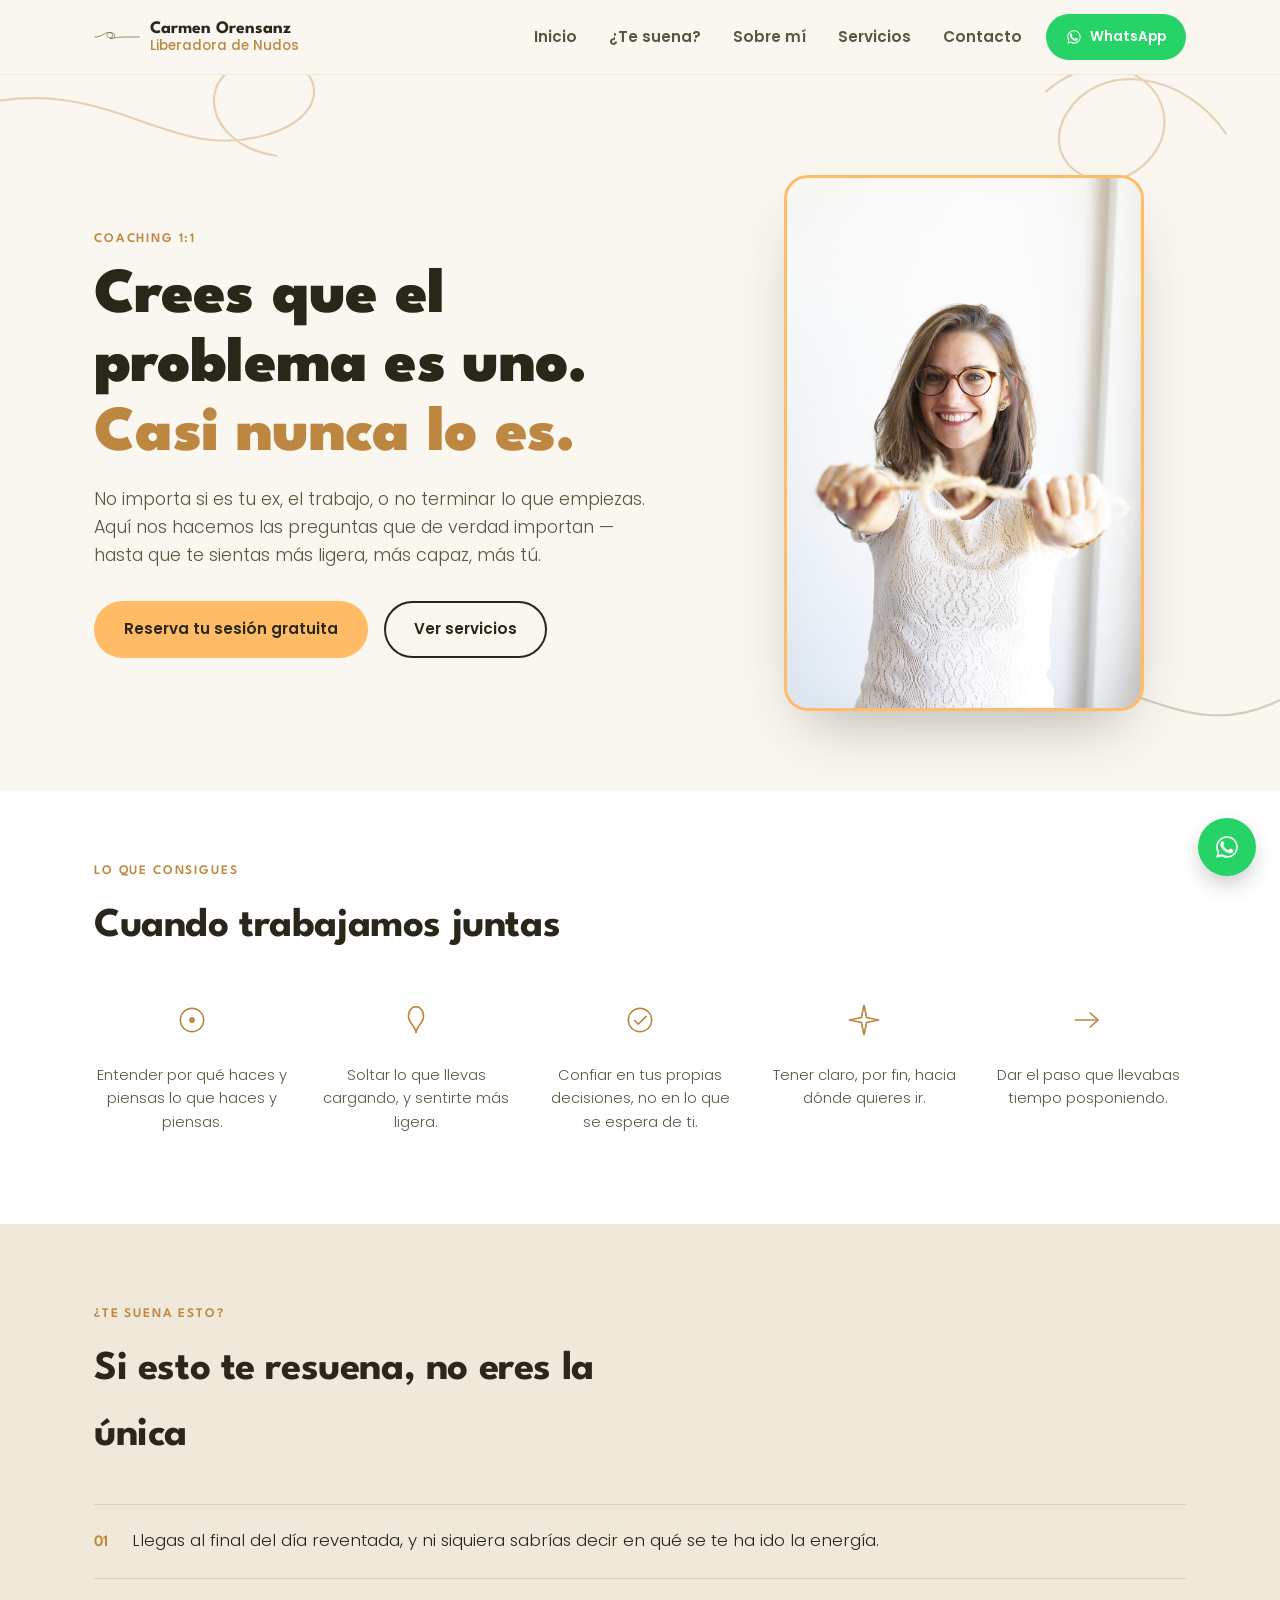
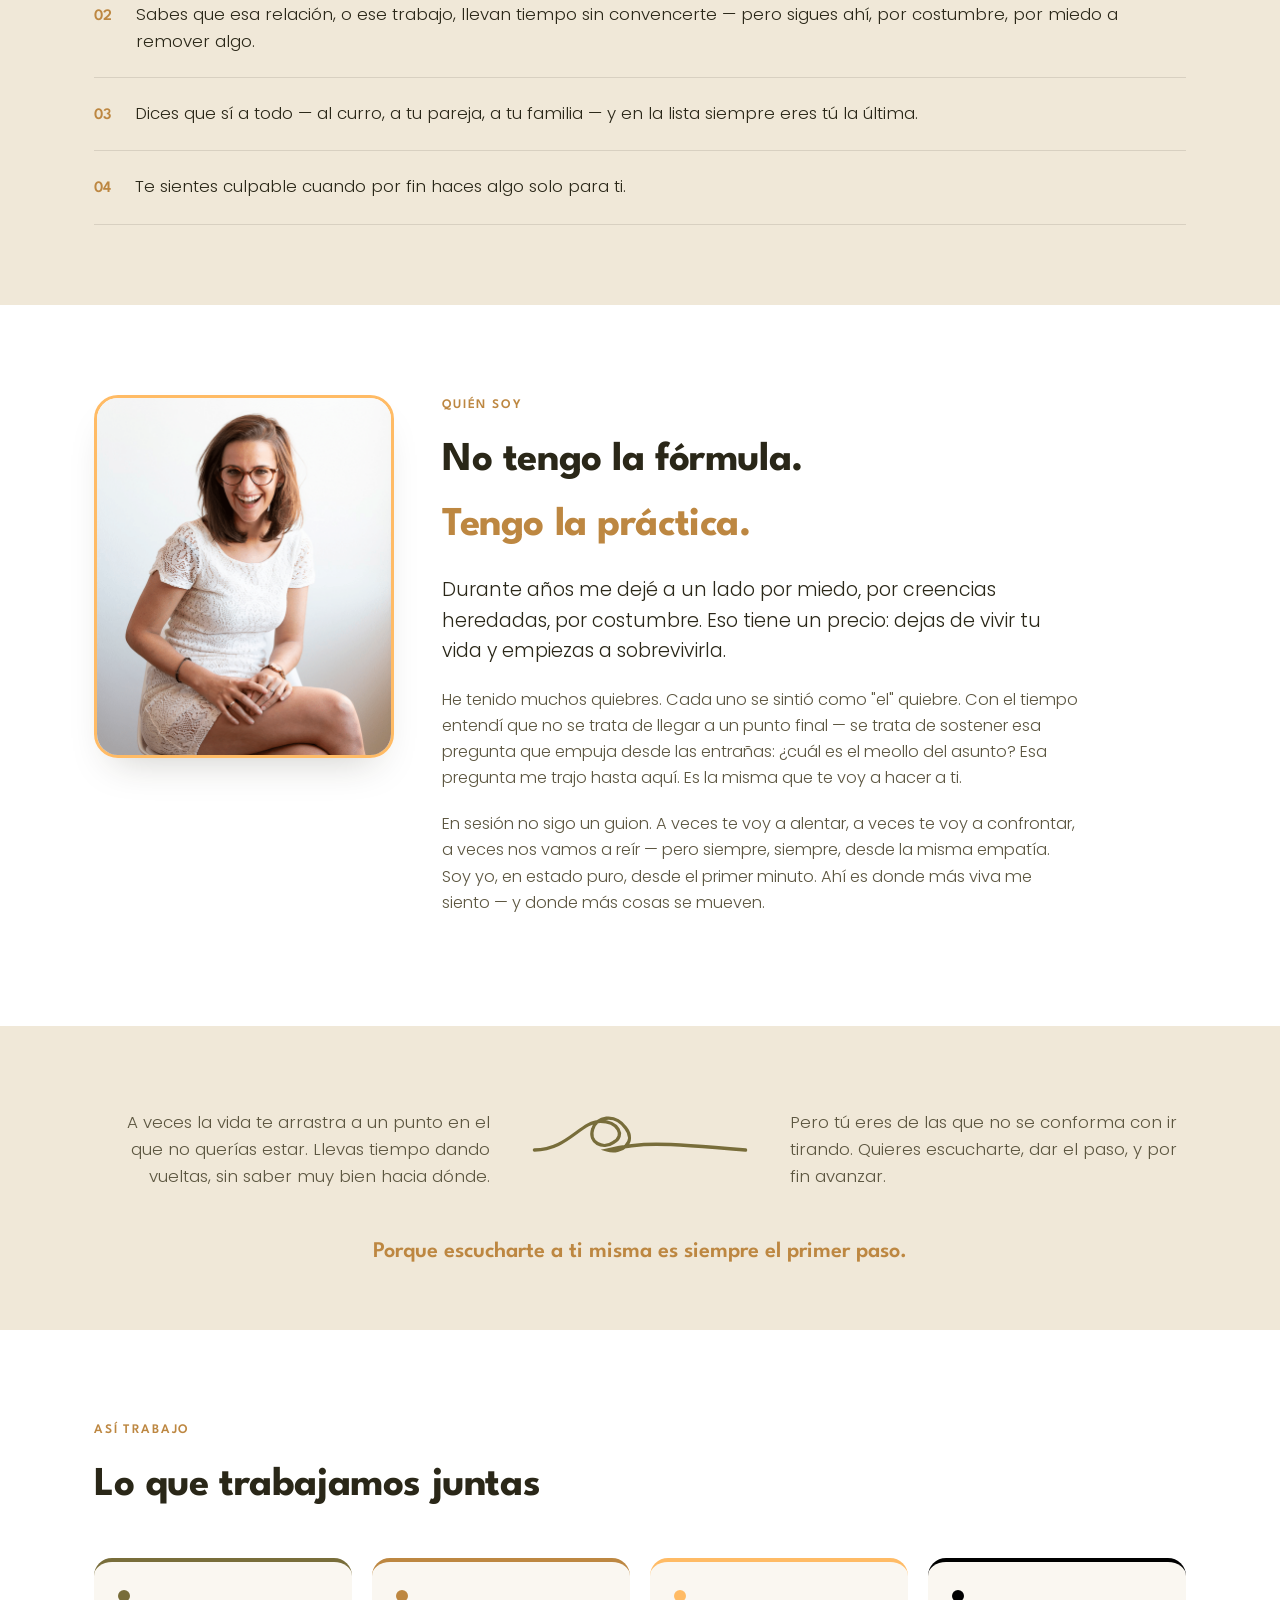
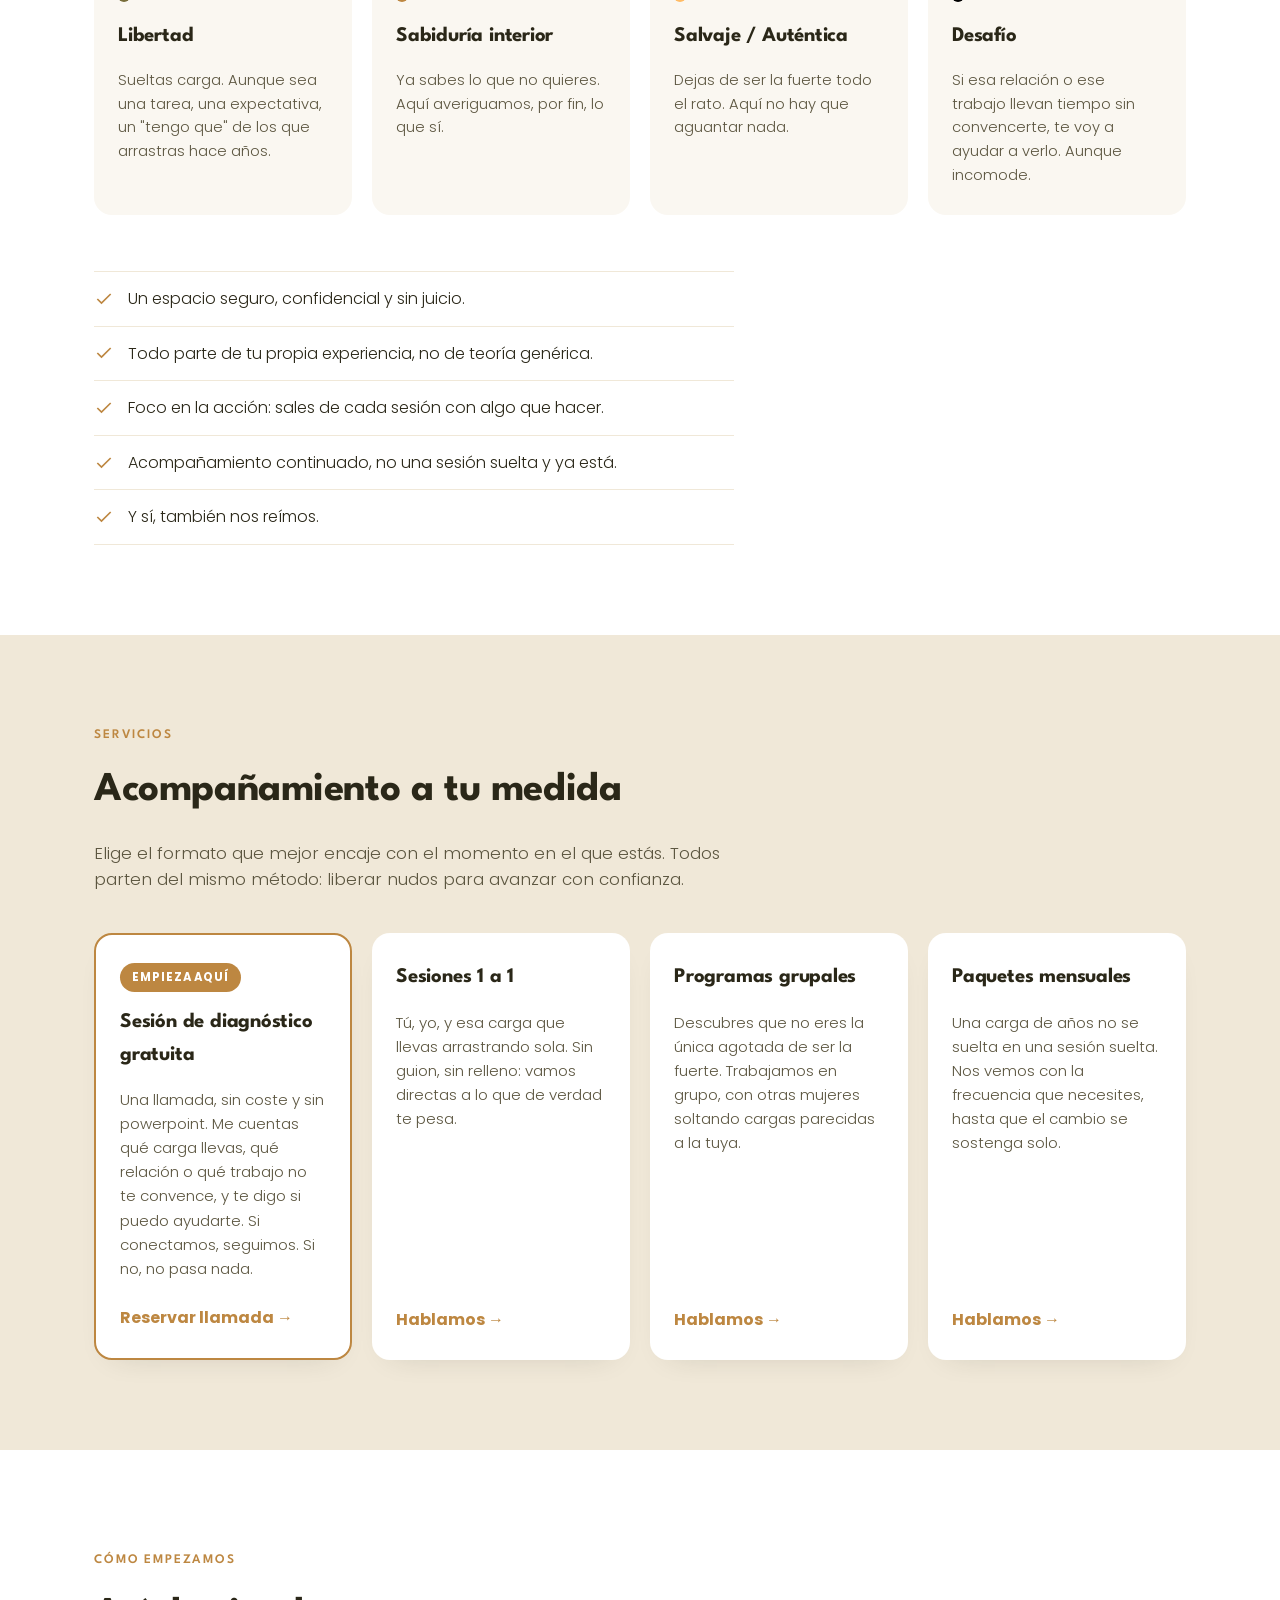
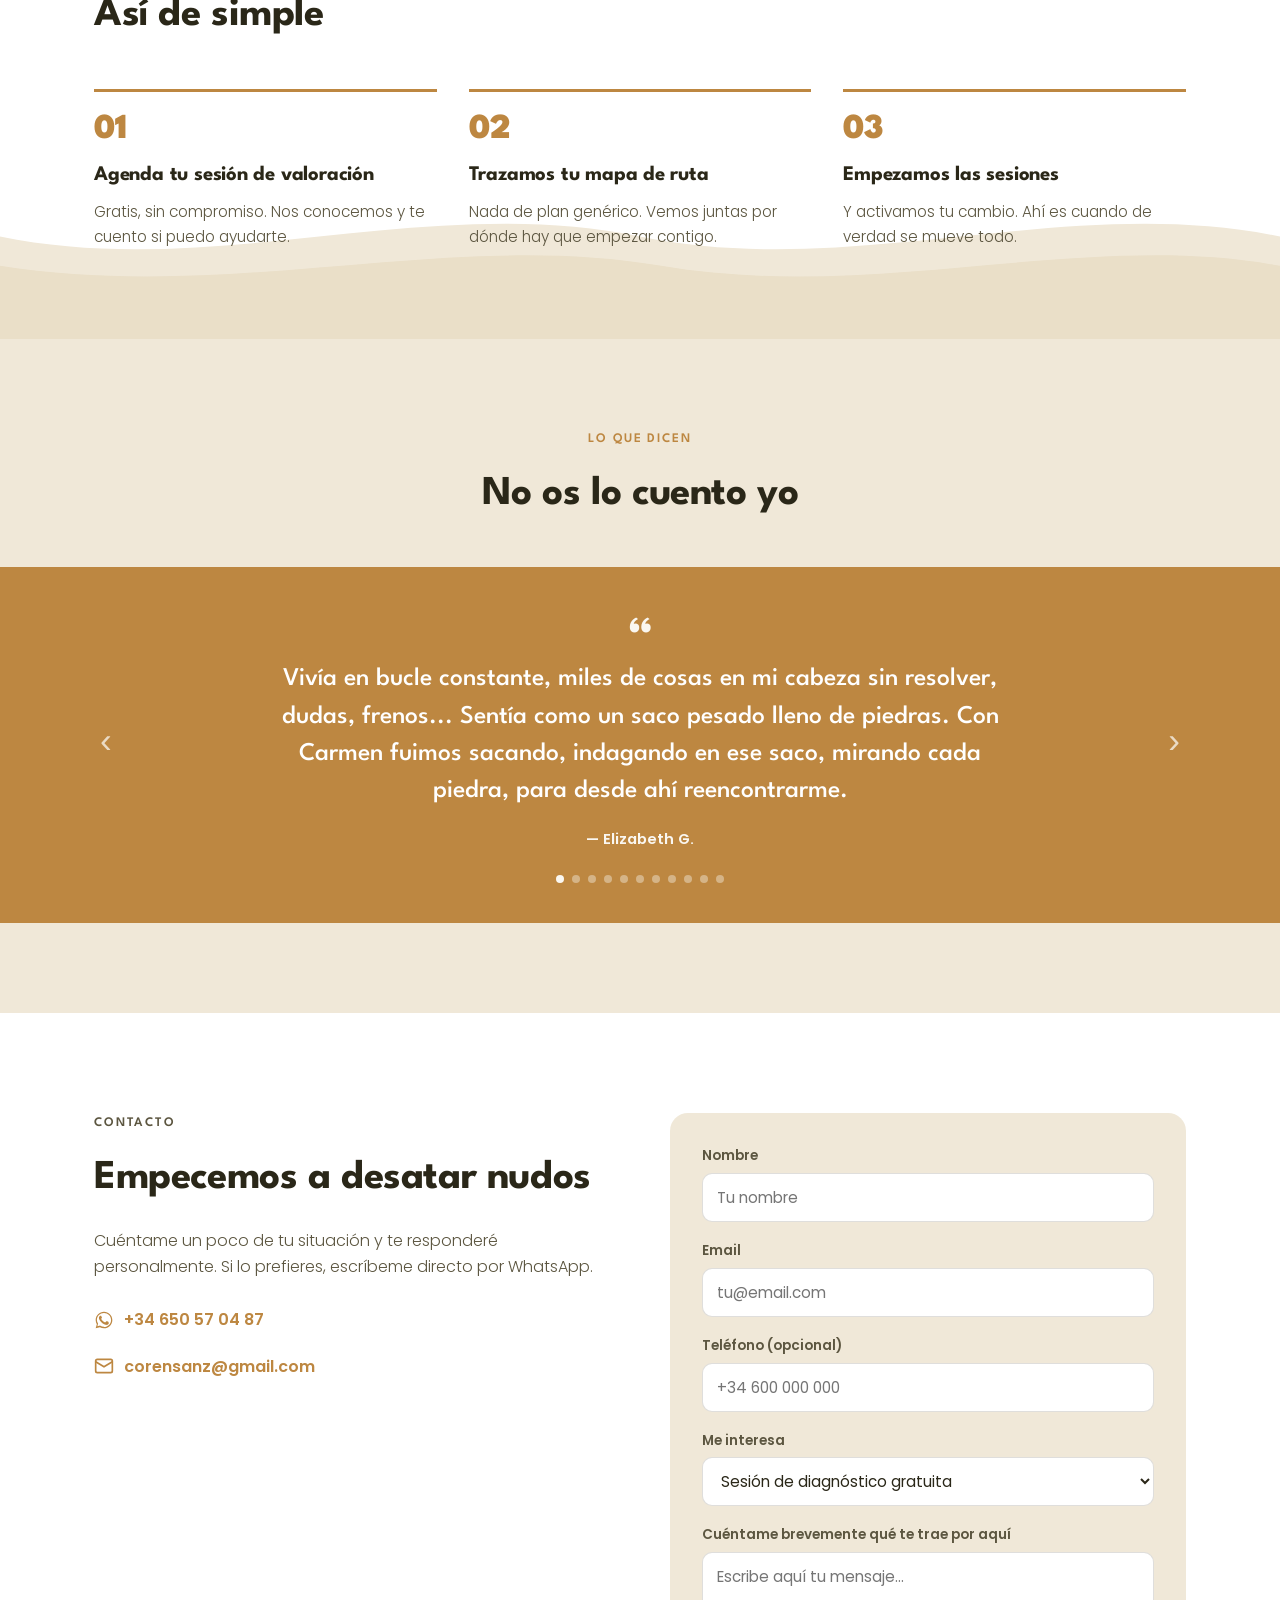
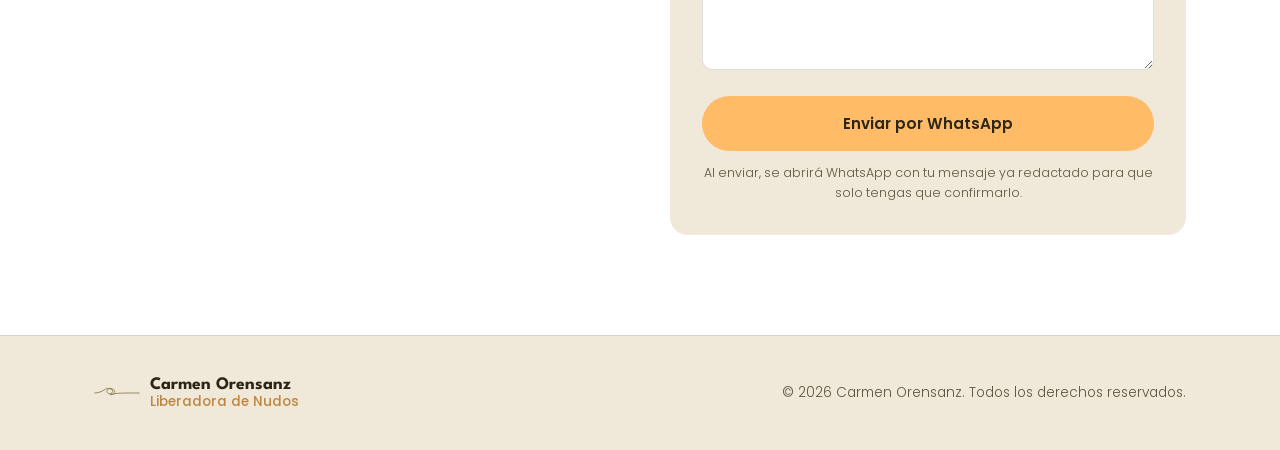
==== commit 86272682: "Pair League Spartan headings with Poppins body text again Reverts body copy from League Spartan Ligh" ====
--- a/index.html
+++ b/index.html
@@ -7,7 +7,7 @@
 <meta name="description" content="Coaching personal con el Método Liberación de Nudos: pon límites, toma decisiones empoderadas y recupera tu confianza.">
 <link rel="preconnect" href="https://fonts.googleapis.com">
 <link rel="preconnect" href="https://fonts.gstatic.com" crossorigin>
-<link href="https://fonts.googleapis.com/css2?family=League+Spartan:wght@300;400;500;600;700;800;900&display=swap" rel="stylesheet">
+<link href="https://fonts.googleapis.com/css2?family=League+Spartan:wght@400;500;600;700;800;900&family=Poppins:wght@300;400;500;600;700&display=swap" rel="stylesheet">
 <link rel="stylesheet" href="css/styles.css">
 </head>
 <body>
--- a/css/styles.css
+++ b/css/styles.css
@@ -11,7 +11,7 @@
   --color-white: #FFFFFF;
 
   --font-heading: 'League Spartan', sans-serif;
-  --font-body: 'League Spartan', sans-serif;
+  --font-body: 'Poppins', sans-serif;
 
   --radius: 18px;
   --container-width: 1140px;
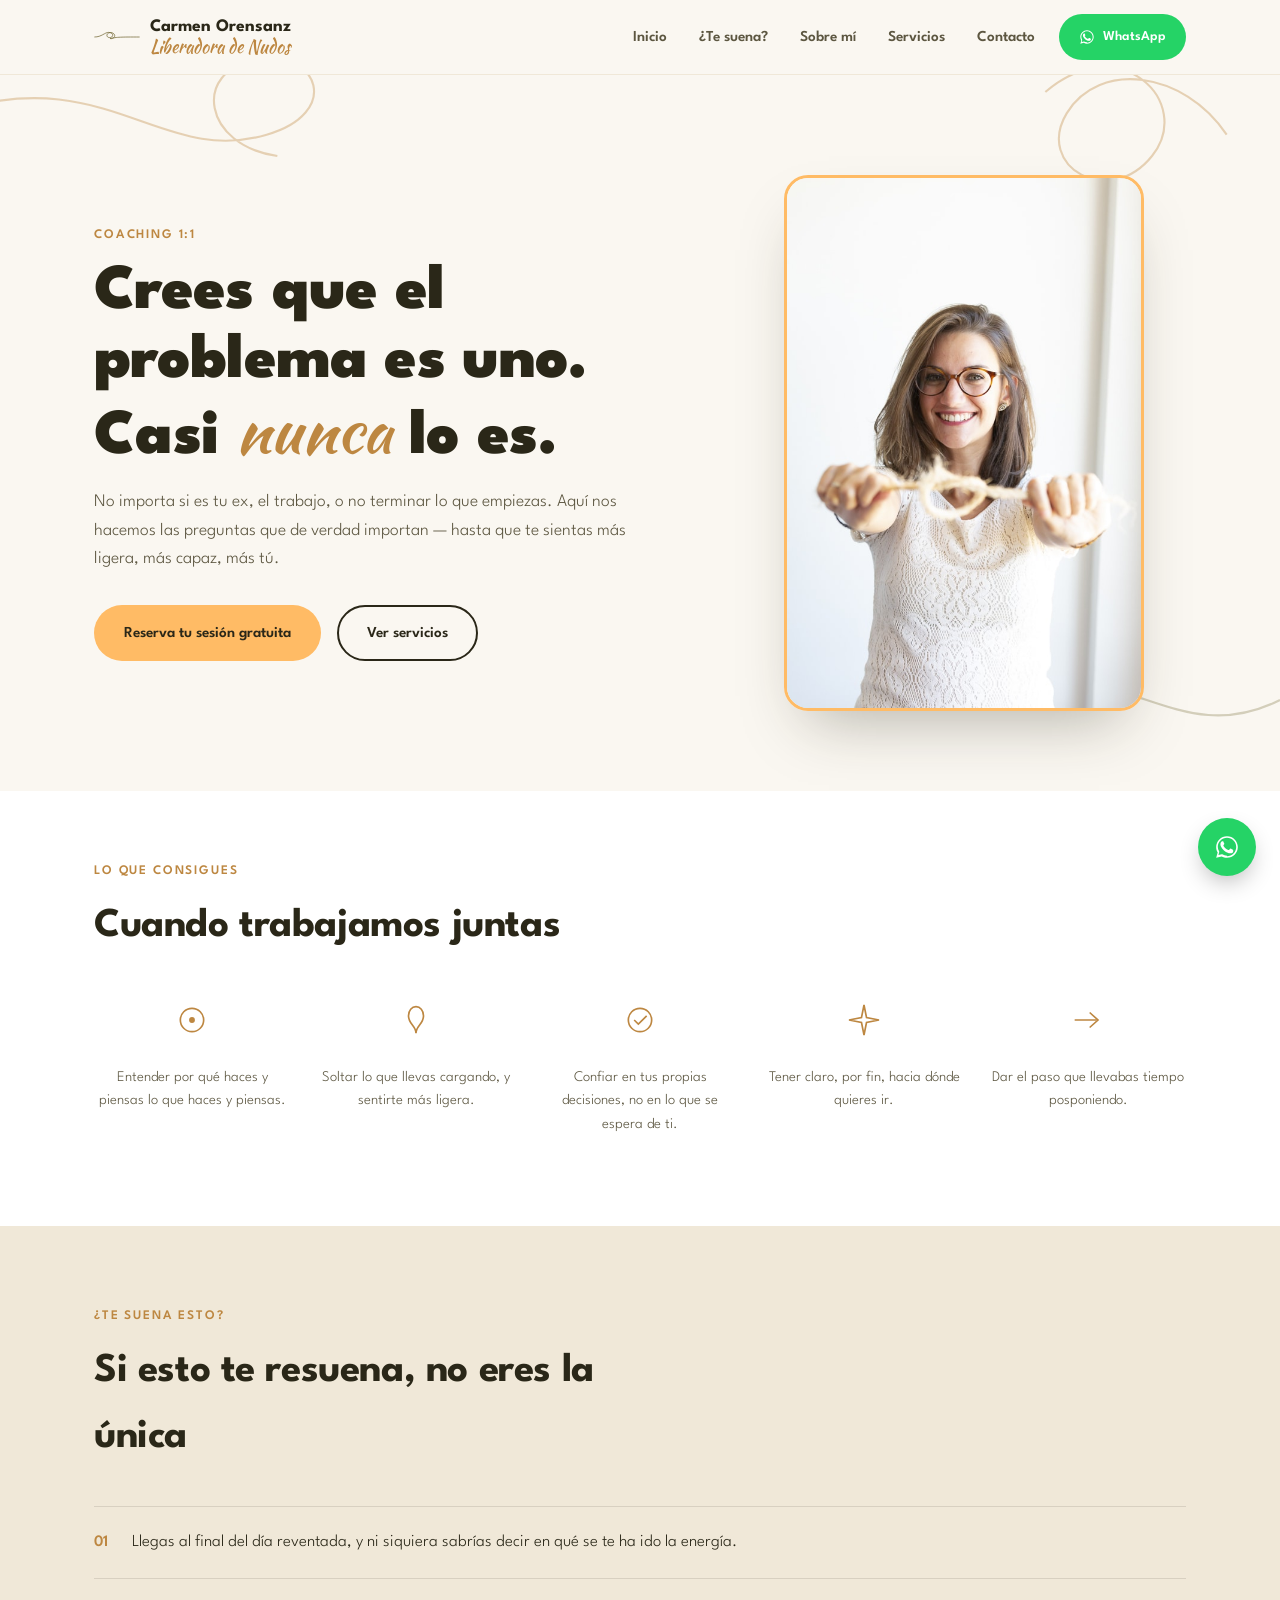
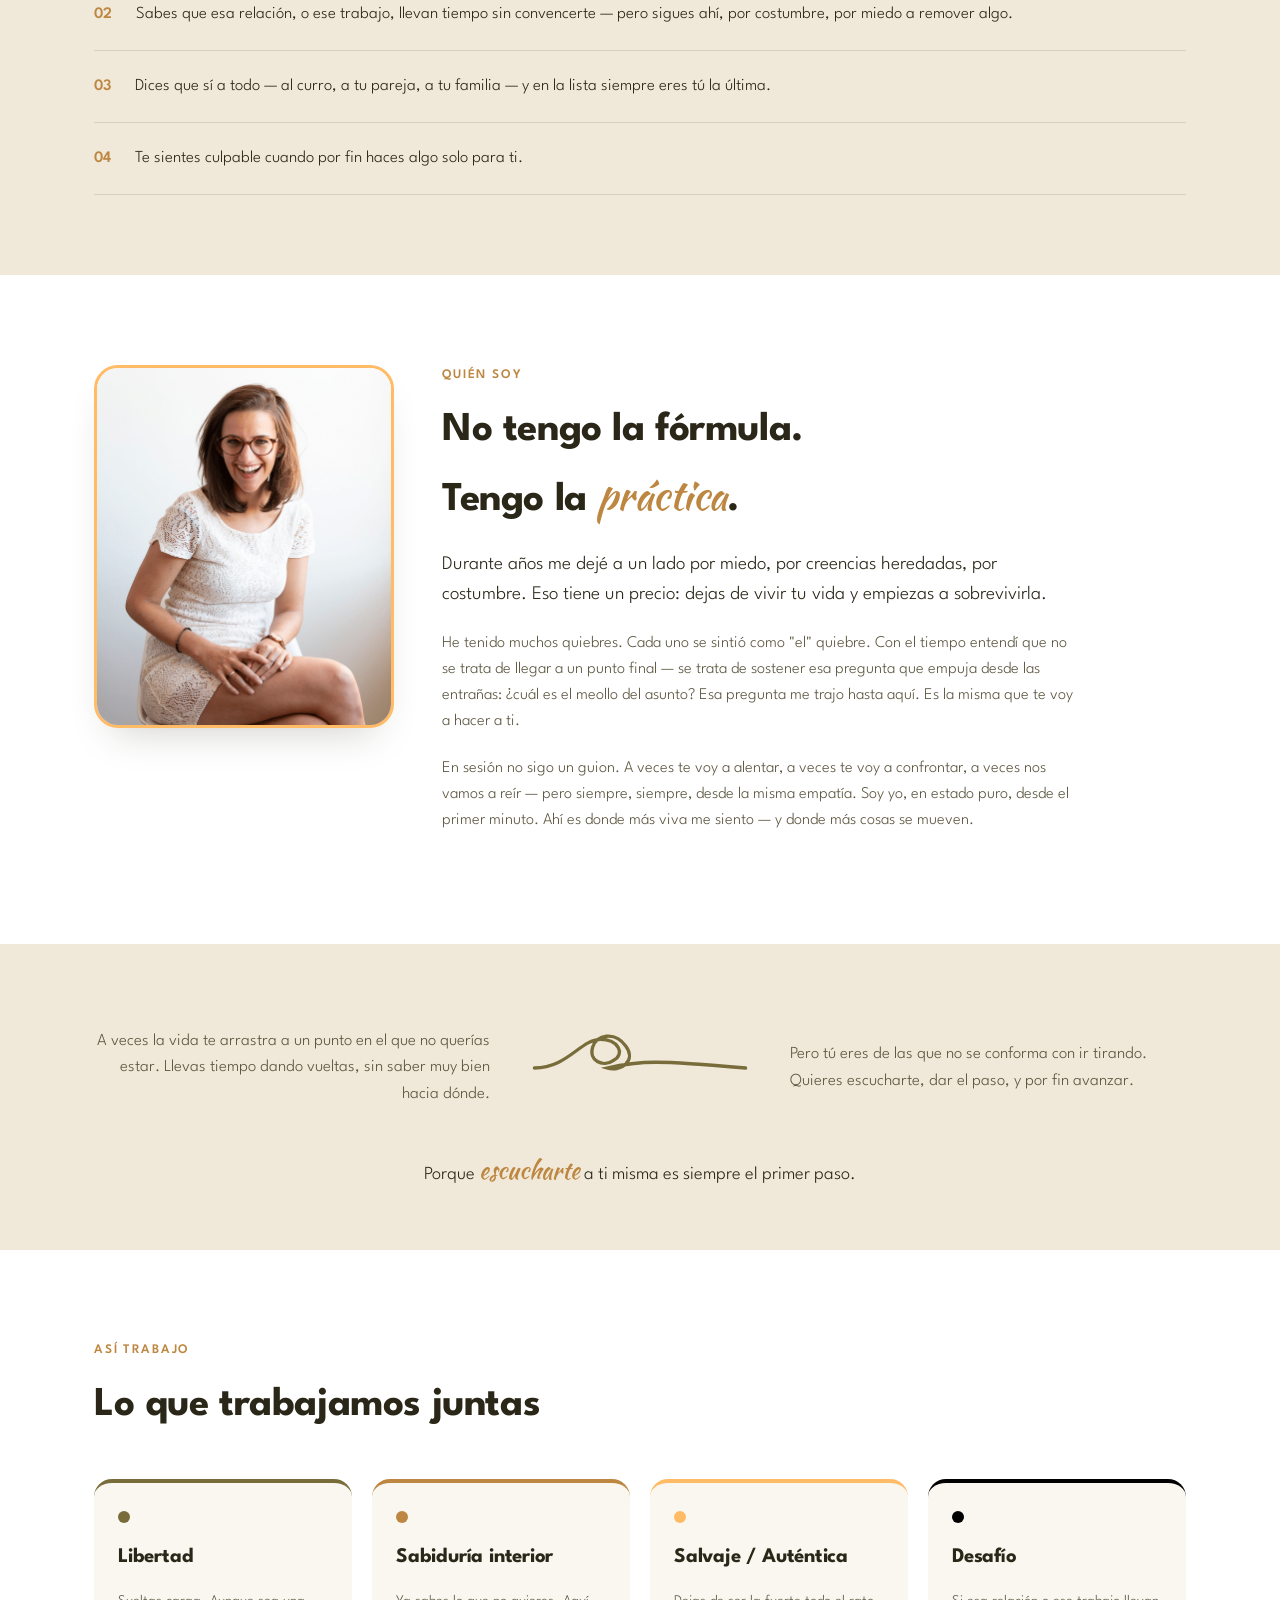
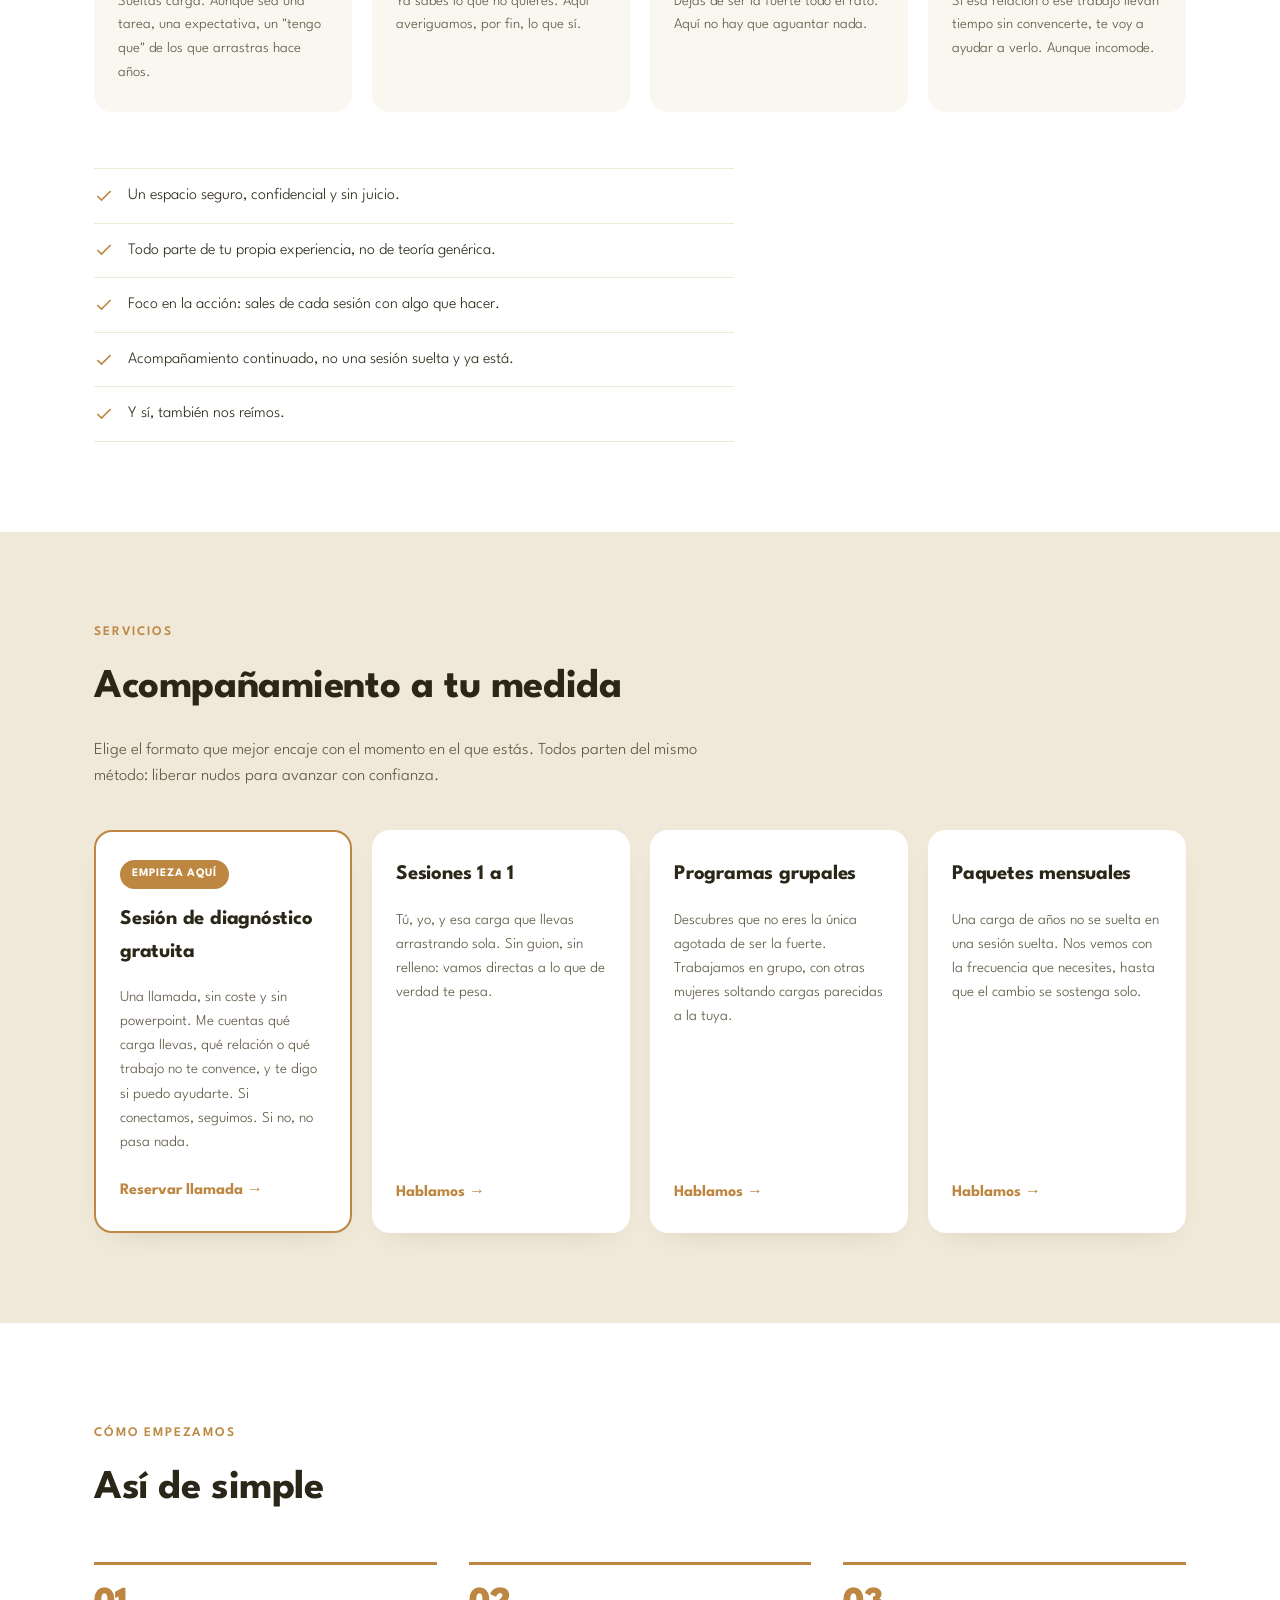
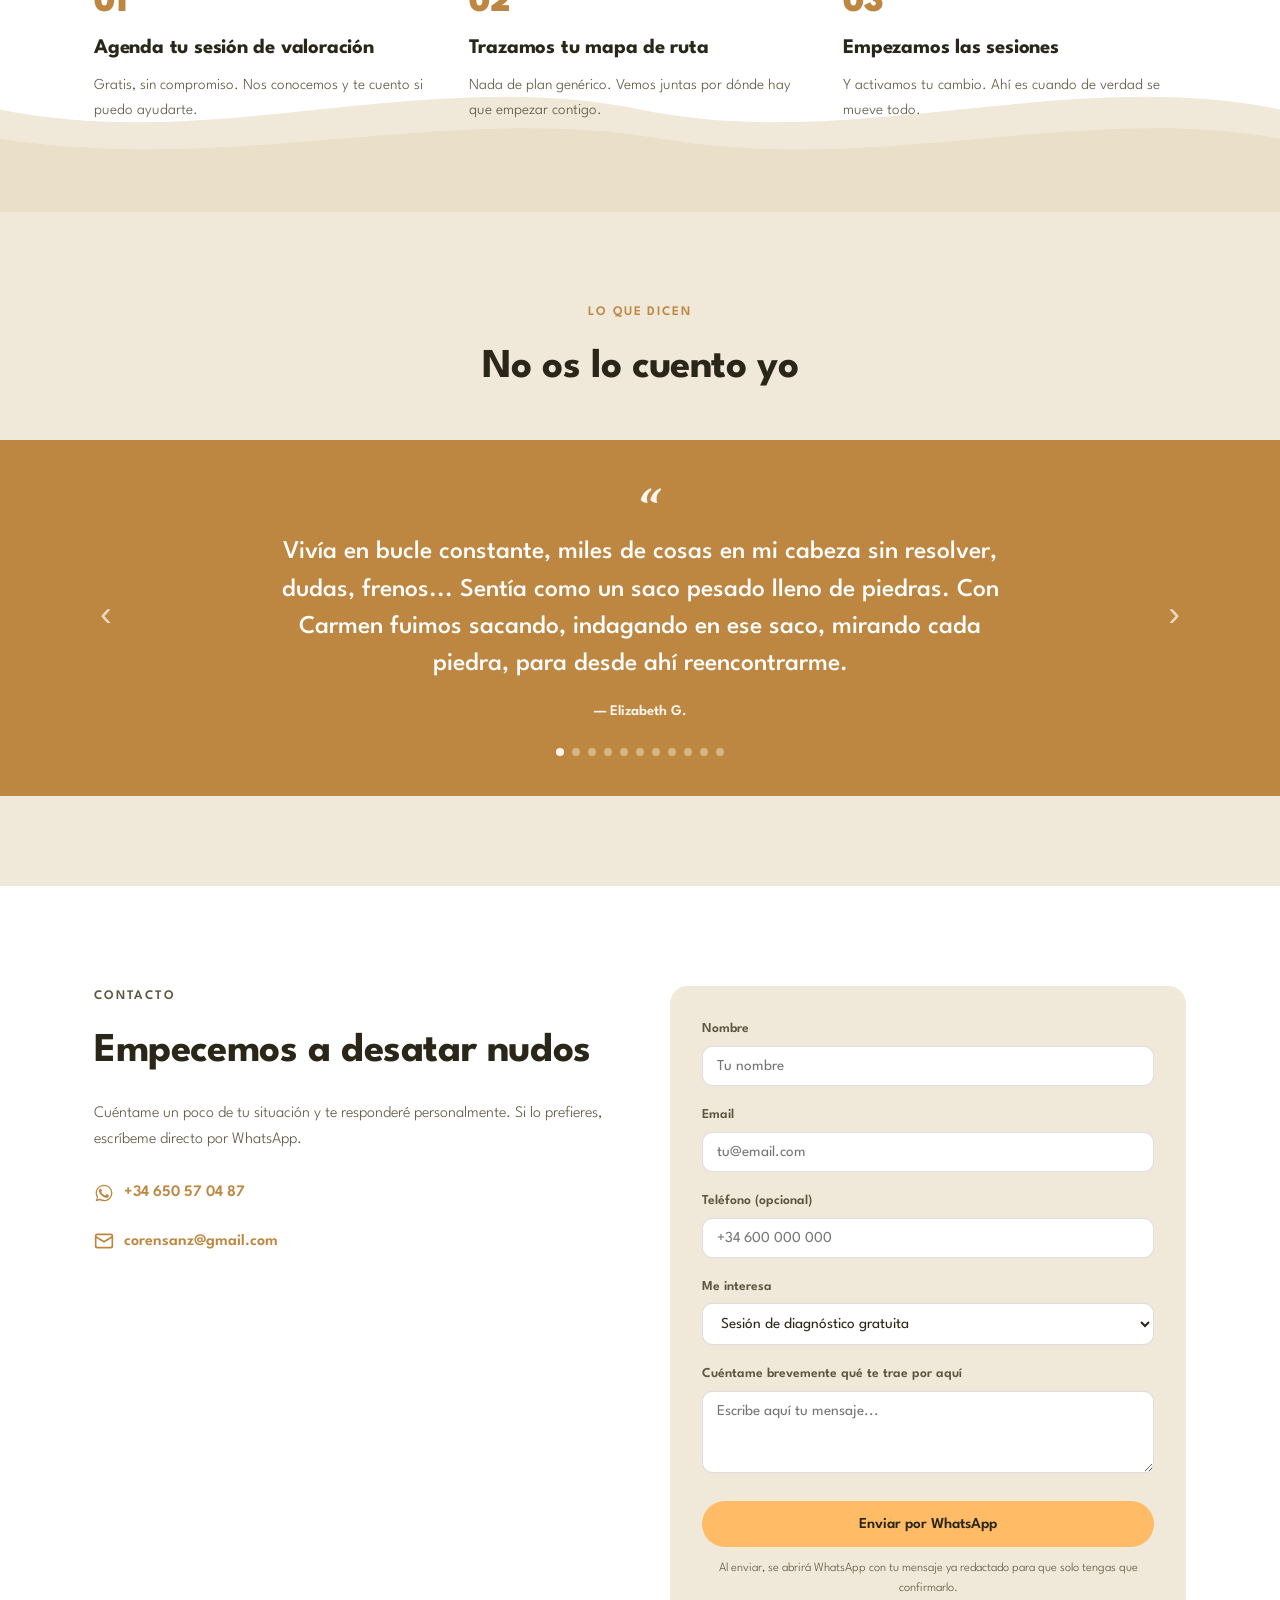
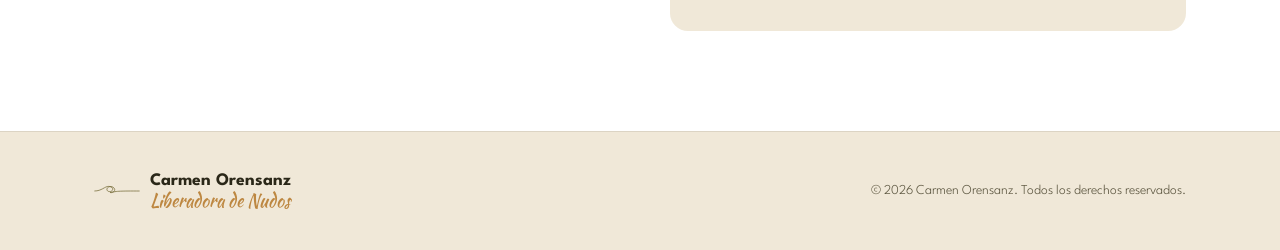
==== commit dcd60df4: "Apply the brand manual's typography system correctly Fixes a repeated misreading of the manual: Leag" ====
--- a/index.html
+++ b/index.html
@@ -7,7 +7,7 @@
 <meta name="description" content="Coaching personal con el Método Liberación de Nudos: pon límites, toma decisiones empoderadas y recupera tu confianza.">
 <link rel="preconnect" href="https://fonts.googleapis.com">
 <link rel="preconnect" href="https://fonts.gstatic.com" crossorigin>
-<link href="https://fonts.googleapis.com/css2?family=League+Spartan:wght@400;500;600;700;800;900&family=Poppins:wght@300;400;500;600;700&display=swap" rel="stylesheet">
+<link href="https://fonts.googleapis.com/css2?family=League+Spartan:wght@300;400;500;600;700;800;900&family=Kaushan+Script&display=swap" rel="stylesheet">
 <link rel="stylesheet" href="css/styles.css">
 </head>
 <body>
@@ -55,7 +55,7 @@
     <div class="container hero-grid">
       <div class="hero-inner">
         <p class="eyebrow">Coaching 1:1</p>
-        <h1>Crees que el problema es uno.<br><span class="script">Casi nunca lo es.</span></h1>
+        <h1>Crees que el problema es uno.<br>Casi <span class="script">nunca</span> lo es.</h1>
         <p class="hero-lead">
           No importa si es tu ex, el trabajo, o no terminar lo que empiezas.
           Aquí nos hacemos las preguntas que de verdad importan — hasta que
@@ -133,7 +133,7 @@
       </div>
       <div class="about-content">
         <p class="eyebrow">Quién soy</p>
-        <h2>No tengo la fórmula.<br><span class="script">Tengo la práctica.</span></h2>
+        <h2>No tengo la fórmula.<br>Tengo la <span class="script">práctica</span>.</h2>
         <div class="about-text">
           <p class="about-lead">Durante años me dejé a un lado por miedo, por creencias heredadas, por costumbre. Eso tiene un precio: dejas de vivir tu vida y empiezas a sobrevivirla.</p>
           <p>He tenido muchos quiebres. Cada uno se sintió como "el" quiebre. Con el tiempo entendí que no se trata de llegar a un punto final — se trata de sostener esa pregunta que empuja desde las entrañas: ¿cuál es el meollo del asunto? Esa pregunta me trajo hasta aquí. Es la misma que te voy a hacer a ti.</p>
@@ -151,7 +151,7 @@
       </svg>
       <p class="reflect-text reflect-right">Pero tú eres de las que no se conforma con ir tirando. Quieres escucharte, dar el paso, y por fin avanzar.</p>
     </div>
-    <p class="reflect-script script">Porque escucharte a ti misma es siempre el primer paso.</p>
+    <p class="reflect-script">Porque <span class="script">escucharte</span> a ti misma es siempre el primer paso.</p>
   </section>
 
   <section id="metodo" class="pillars">
--- a/css/styles.css
+++ b/css/styles.css
@@ -11,7 +11,8 @@
   --color-white: #FFFFFF;
 
   --font-heading: 'League Spartan', sans-serif;
-  --font-body: 'Poppins', sans-serif;
+  --font-body: 'League Spartan', sans-serif;
+  --font-script: 'Kaushan Script', cursive;
 
   --radius: 18px;
   --container-width: 1140px;
@@ -56,6 +57,8 @@
 p { margin: 0 0 16px; color: var(--color-ink-soft); }
 
 .script {
+  font-family: var(--font-script);
+  font-weight: 400;
   color: var(--color-sabiduria);
 }
 
@@ -160,10 +163,9 @@
 }
 
 .logo-tagline {
-  font-family: var(--font-body);
-  font-weight: 500;
+  font-family: var(--font-script);
   color: var(--color-sabiduria);
-  font-size: 0.85rem;
+  font-size: 1.1rem;
 }
 
 .site-nav {
@@ -382,11 +384,13 @@
 }
 
 .reflect-script {
-  font-family: var(--font-heading);
-  font-weight: 600;
+  font-family: var(--font-body);
+  color: var(--color-ink);
   margin: 40px 0 0;
-  font-size: 1.4rem;
-}
+  font-size: 1.15rem;
+}
+
+.reflect-script .script { font-size: 1.3em; }
 
 /* Pillars */
 .pillars { padding: 90px 0; background: var(--color-white); }
@@ -591,8 +595,7 @@
 .carousel-slide.active { display: block; }
 
 .testimonial-featured-mark {
-  font-family: var(--font-heading);
-  font-weight: 800;
+  font-family: var(--font-script);
   font-size: 3rem;
   color: var(--color-cream);
   line-height: 0.5;
